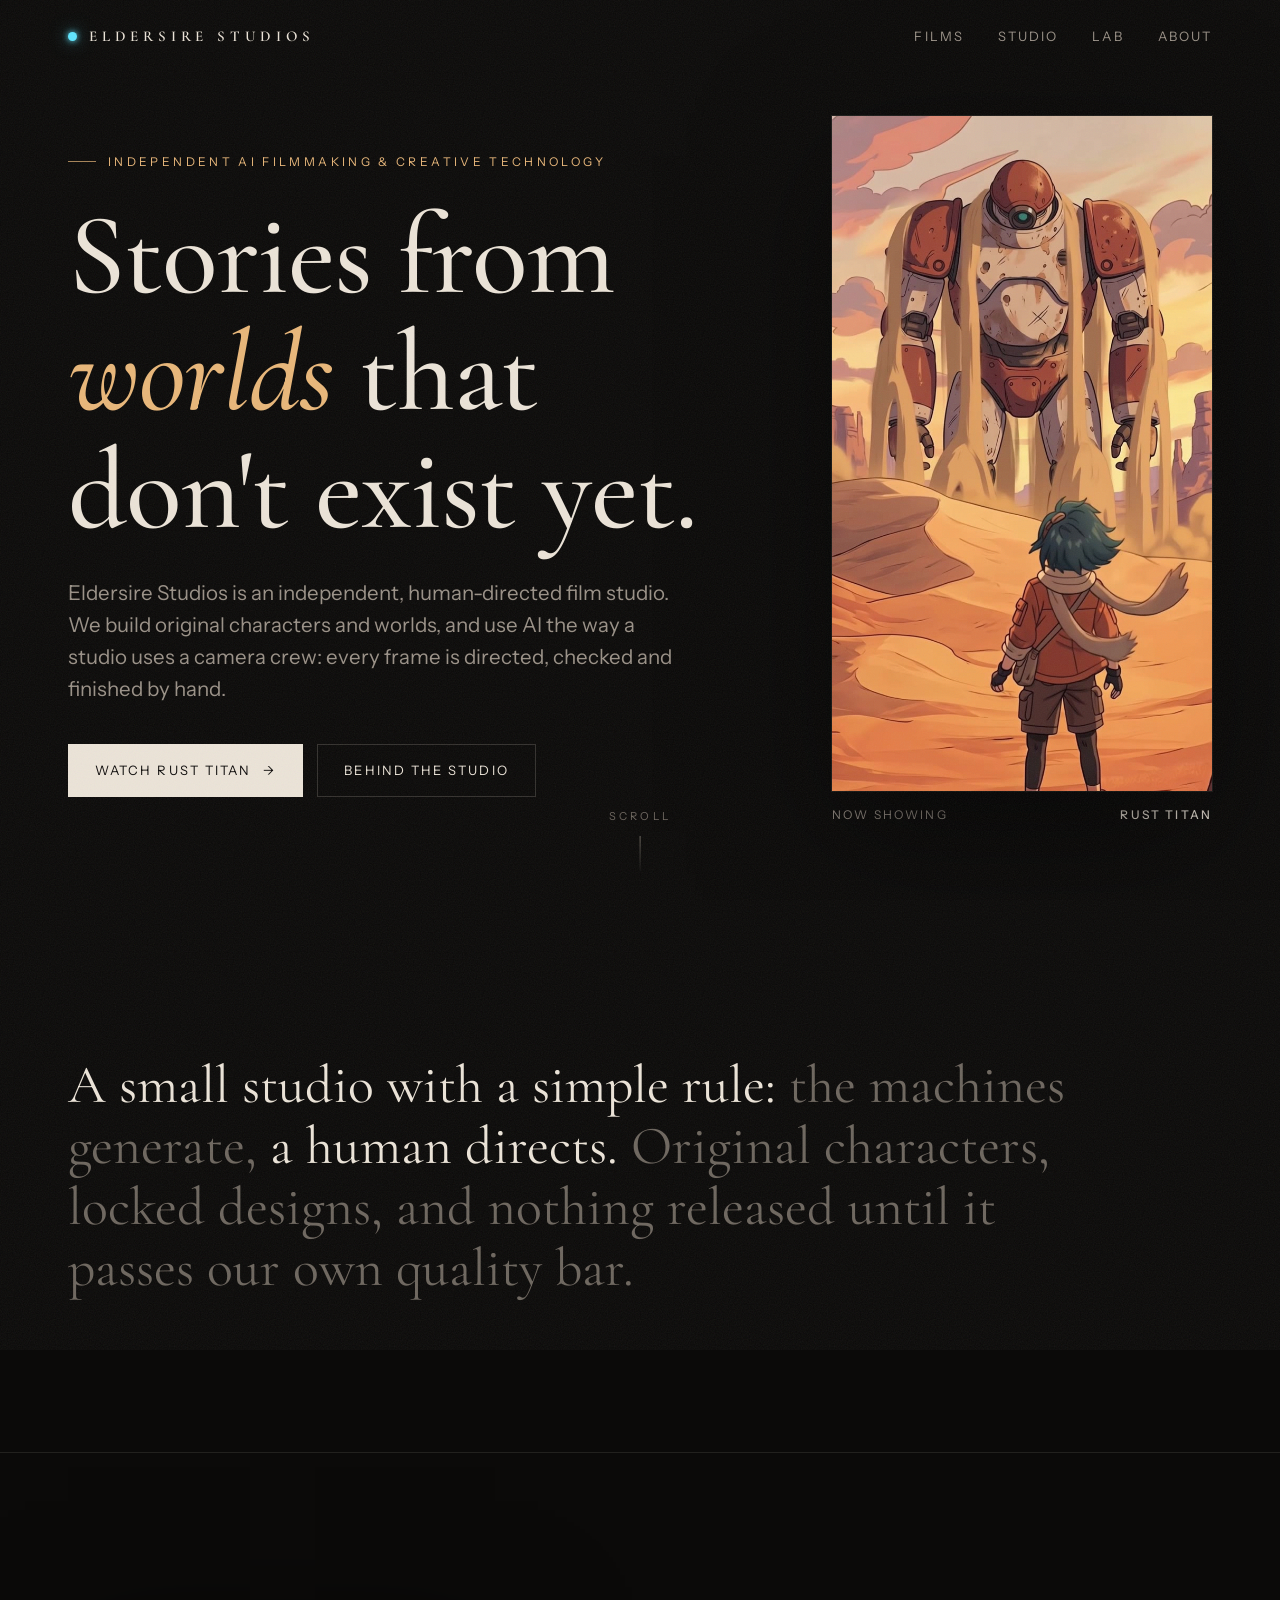
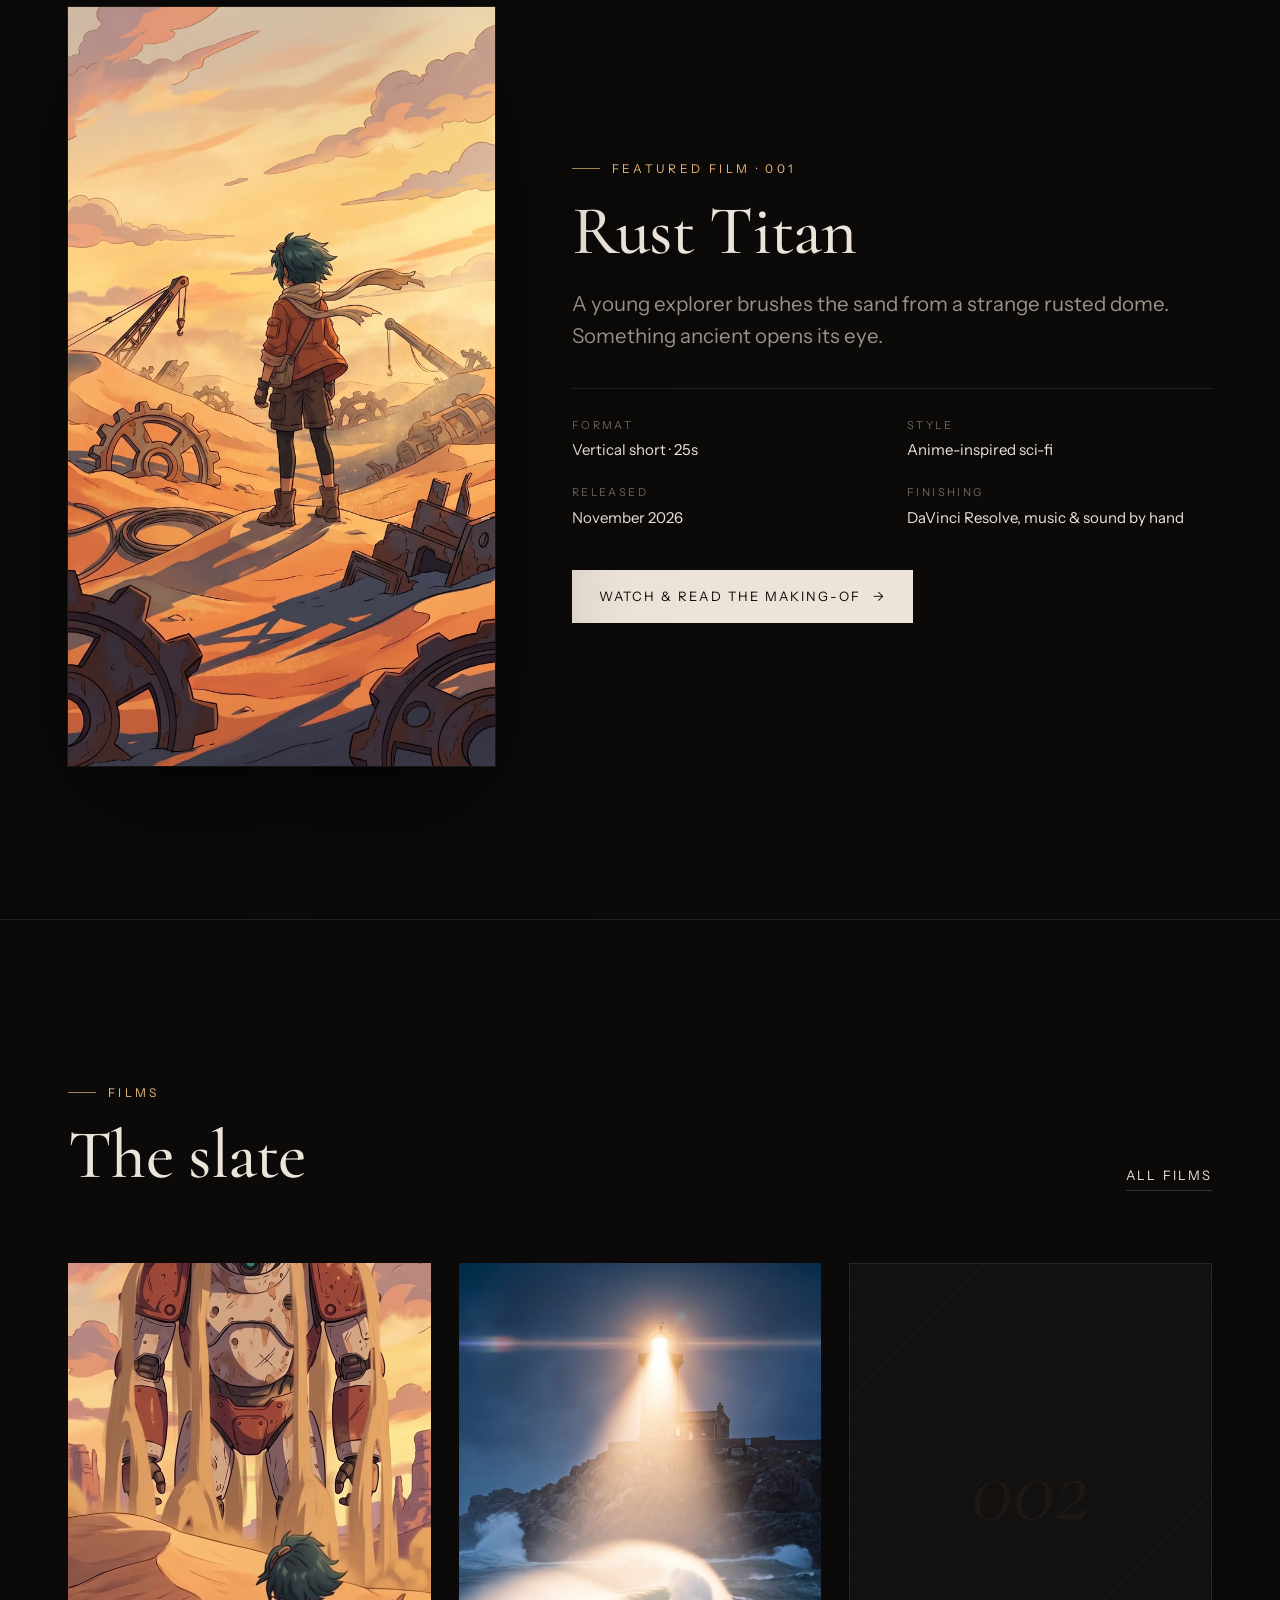
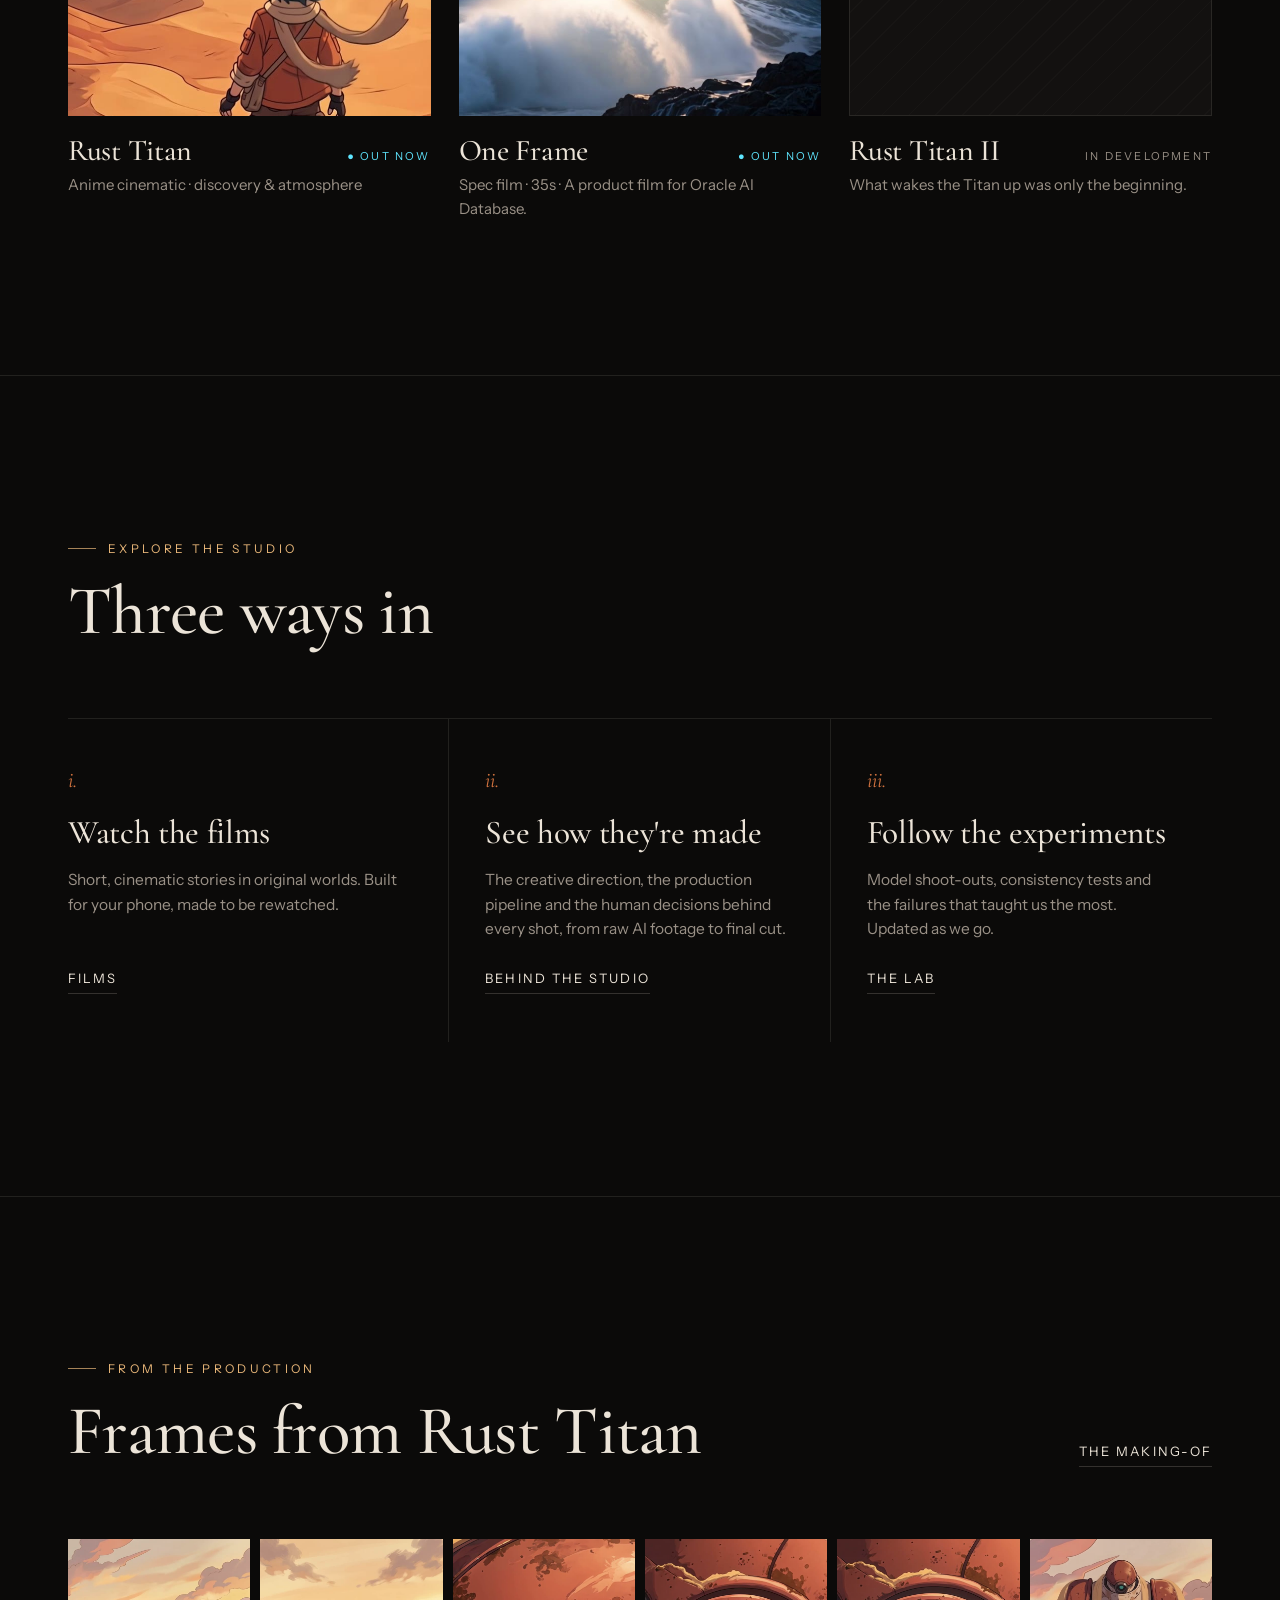
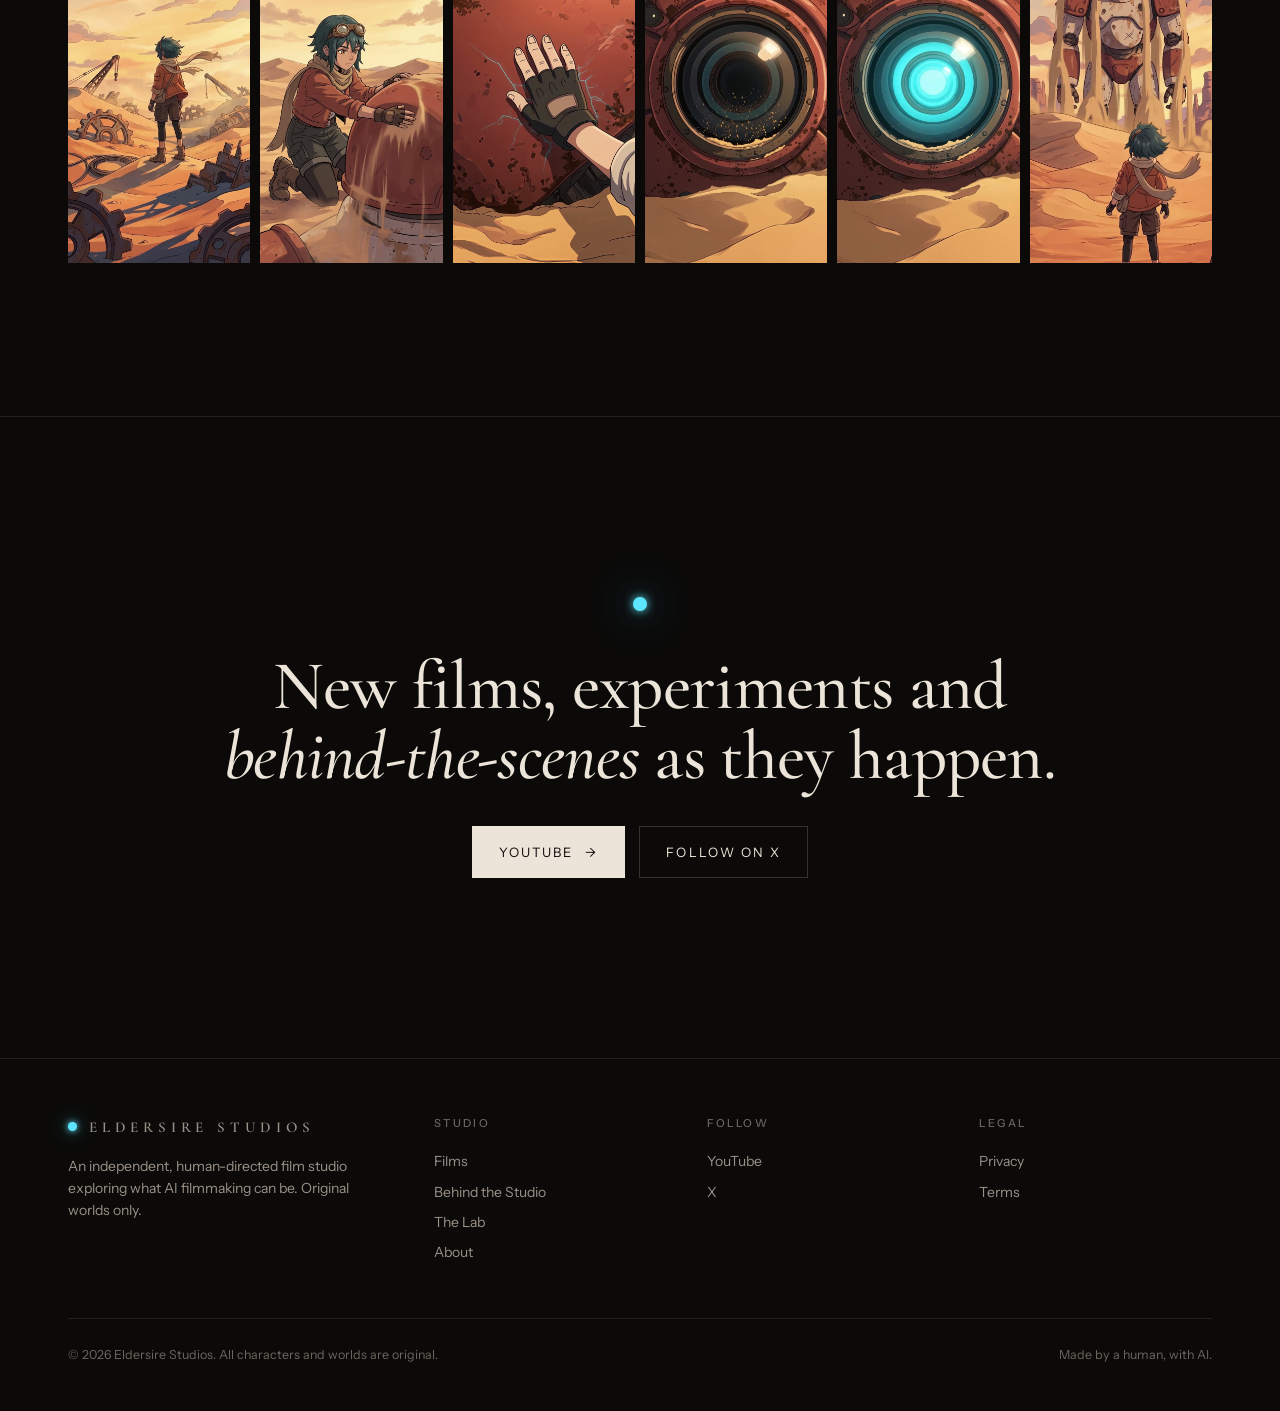
==== index.html @ 78414d9b "Add One Frame: spec product film for Oracle AI Database (film page, cards, assets) Co-Authored-By: C" ====
<!DOCTYPE html>
<html lang="en">
<head>
<meta charset="utf-8">
<meta name="viewport" content="width=device-width, initial-scale=1">
<title>Eldersire Studios — Independent AI Filmmaking</title>
<meta name="description" content="Eldersire Studios is an independent, human-directed film studio making original animated stories with AI.">
<meta property="og:title" content="Eldersire Studios — Independent AI Filmmaking">
<meta property="og:description" content="Eldersire Studios is an independent, human-directed film studio making original animated stories with AI.">
<meta property="og:image" content="https://eldersirestudios.com/assets/img/poster.jpg">
<meta name="theme-color" content="#0b0a09">
<link rel="icon" href="data:image/svg+xml,%3Csvg xmlns='http://www.w3.org/2000/svg' viewBox='0 0 32 32'%3E%3Crect width='32' height='32' fill='%230b0a09'/%3E%3Ccircle cx='16' cy='16' r='6' fill='%235fe6ff'/%3E%3C/svg%3E">
<link rel="preconnect" href="https://fonts.googleapis.com">
<link rel="preconnect" href="https://fonts.gstatic.com" crossorigin>
<link href="https://fonts.googleapis.com/css2?family=Cormorant+Garamond:ital,wght@0,500;0,600;1,500&family=Instrument+Sans:wght@400;500&display=swap" rel="stylesheet">
<link rel="stylesheet" href="style.css">
</head>
<body>
<header class="nav">
  <div class="wrap">
    <a class="brand" href="index.html" aria-label="Eldersire Studios home"><span class="dot"></span>Eldersire Studios</a>
    <button class="menu-btn" aria-expanded="false" aria-label="Open menu">Menu</button>
    <nav class="nav-links"><a href="films.html">Films</a><a href="studio.html">Studio</a><a href="lab.html">Lab</a><a href="about.html">About</a></nav>
  </div>
</header>
<main>
<section class="hero">
  <div class="hero-bg" aria-hidden="true">
    <video src="assets/film/hero_loop.mp4" muted loop playsinline autoplay data-loop></video>
  </div>
  <div class="wrap">
    <div>
      <span class="eyebrow load">Independent AI Filmmaking &amp; Creative Technology</span>
      <h1 class="display load d1">Stories from<br><em>worlds</em> that<br>don't exist yet.</h1>
      <p class="lede load d2">Eldersire Studios is an independent, human-directed film studio. We build original characters and worlds, and use AI the way a studio uses a camera crew: every frame is directed, checked and finished by hand.</p>
      <div class="btns load d3">
        <a class="btn primary" href="rust-titan.html">Watch Rust Titan <span class="arr">→</span></a>
        <a class="btn" href="studio.html">Behind the Studio</a>
      </div>
    </div>
    <a class="hero-film load d4" href="rust-titan.html" aria-label="Rust Titan">
      <div class="frame"><video src="assets/film/hero_loop.mp4" poster="assets/img/frame_19.jpg" muted loop playsinline autoplay data-loop></video></div>
      <div class="frame-cap"><span>Now showing</span><b>Rust Titan</b></div>
    </a>
  </div>
  <div class="scroll-cue">Scroll</div>
</section>

<section class="sec">
  <div class="wrap">
    <p class="manifesto rv">A small studio with a simple rule: <span>the machines generate,</span> a human directs. <span>Original characters, locked designs, and nothing released until it passes our own quality bar.</span></p>
  </div>
</section>

<section class="sec rule">
  <div class="wrap feature">
    <a class="rv" href="rust-titan.html"><div class="frame"><img src="assets/img/poster.jpg" alt="The Rust Titan standing over Sola in the desert"></div></a>
    <div class="rv d1">
      <span class="eyebrow">Featured film · 001</span>
      <h2>Rust Titan</h2>
      <p class="lede">A young explorer brushes the sand from a strange rusted dome. Something ancient opens its eye.</p>
      <dl class="meta">
        <div><dt>Format</dt><dd>Vertical short · 25s</dd></div>
        <div><dt>Style</dt><dd>Anime-inspired sci-fi</dd></div>
        <div><dt>Released</dt><dd>November 2026</dd></div>
        <div><dt>Finishing</dt><dd>DaVinci Resolve, music &amp; sound by hand</dd></div>
      </dl>
      <div class="btns">
        <a class="btn primary" href="rust-titan.html">Watch &amp; read the making-of <span class="arr">→</span></a>
      </div>
    </div>
  </div>
</section>

<section class="sec rule">
  <div class="wrap">
    <div class="sec-head">
      <div><span class="eyebrow rv">Films</span><h2 class="rv d1">The slate</h2></div>
      <a class="link rv" href="films.html">All films</a>
    </div>
    <div class="films">
      <a class="card-film rv" href="rust-titan.html">
        <div class="frame"><img src="assets/img/frame_19.jpg" alt="Rust Titan"><video src="assets/film/hero_loop.mp4" muted loop playsinline preload="none"></video></div>
        <div class="info"><h3>Rust Titan</h3><span class="tag live">● Out now</span></div>
        <p>Anime cinematic · discovery &amp; atmosphere</p>
      </a>
      <a class="card-film rv d1" href="one-frame.html">
        <div class="frame"><img src="assets/img/one_frame_card.jpg" alt="One Frame" loading="lazy"><video src="assets/film/one_frame_loop.mp4" muted loop playsinline preload="none"></video></div>
        <div class="info"><h3>One Frame</h3><span class="tag live">● Out now</span></div>
        <p>Spec film · 35s · A product film for Oracle AI Database.</p>
      </a>
      <div class="card-film soon rv d2">
        <div class="frame"><span>002</span></div>
        <div class="info"><h3>Rust Titan II</h3><span class="tag">In development</span></div>
        <p>What wakes the Titan up was only the beginning.</p>
      </div>
    </div>
  </div>
</section>

<section class="sec rule">
  <div class="wrap">
    <div class="sec-head"><div><span class="eyebrow rv">Explore the studio</span><h2 class="rv d1">Three ways in</h2></div></div>
    <div class="doors">
      <div class="door rv">
        <span class="num">i.</span><h3>Watch the films</h3>
        <p>Short, cinematic stories in original worlds. Built for your phone, made to be rewatched.</p>
        <a class="link" href="films.html">Films</a>
      </div>
      <div class="door rv d1">
        <span class="num">ii.</span><h3>See how they're made</h3>
        <p>The creative direction, the production pipeline and the human decisions behind every shot, from raw AI footage to final cut.</p>
        <a class="link" href="studio.html">Behind the Studio</a>
      </div>
      <div class="door rv d2">
        <span class="num">iii.</span><h3>Follow the experiments</h3>
        <p>Model shoot-outs, consistency tests and the failures that taught us the most. Updated as we go.</p>
        <a class="link" href="lab.html">The Lab</a>
      </div>
    </div>
  </div>
</section>

<section class="sec rule">
  <div class="wrap">
    <div class="sec-head">
      <div><span class="eyebrow rv">From the production</span><h2 class="rv d1">Frames from Rust Titan</h2></div>
      <a class="link rv" href="rust-titan.html">The making-of</a>
    </div>
    <div class="strip rv">
      <img src="assets/img/frame_1.jpg" alt="Sola crossing the machine graveyard">
      <img src="assets/img/frame_4.jpg" alt="Sola brushing sand from the dome">
      <img src="assets/img/frame_8.5.jpg" alt="Her hand on the rusted metal">
      <img src="assets/img/frame_10.jpg" alt="Electric sparks under her palm">
      <img src="assets/img/frame_12.jpg" alt="The Titan's eye opens">
      <img src="assets/img/frame_19.jpg" alt="The Titan stands">
    </div>
  </div>
</section>

<section class="cta rule">
  <div class="wrap">
    <div class="eye" aria-hidden="true"></div>
    <h2 class="rv">New films, experiments and<br><em>behind-the-scenes</em> as they happen.</h2>
    <div class="btns rv d1">
      <a class="btn primary" href="https://www.youtube.com/channel/UCCBXbzFrJePExFDeBLUWiGw" target="_blank" rel="noopener">YouTube <span class="arr">→</span></a>
      <a class="btn" href="https://x.com/RishiPatlolla" target="_blank" rel="noopener">Follow on X</a>
    </div>
  </div>
</section>

</main>
<footer>
  <div class="wrap">
    <div>
      <a class="brand" href="index.html"><span class="dot"></span>Eldersire Studios</a>
      <p class="small" style="margin-top:16px;max-width:320px">An independent, human-directed film studio exploring what AI filmmaking can be. Original worlds only.</p>
    </div>
    <div><h5>Studio</h5><ul><li><a href="films.html">Films</a></li><li><a href="studio.html">Behind the Studio</a></li><li><a href="lab.html">The Lab</a></li><li><a href="about.html">About</a></li></ul></div>
    <div><h5>Follow</h5><ul><li><a href="https://www.youtube.com/channel/UCCBXbzFrJePExFDeBLUWiGw" target="_blank" rel="noopener">YouTube</a></li><li><a href="https://x.com/RishiPatlolla" target="_blank" rel="noopener">X</a></li></ul></div>
    <div><h5>Legal</h5><ul><li><a href="privacy.html">Privacy</a></li><li><a href="terms.html">Terms</a></li></ul></div>
    <div class="fine"><span>&copy; <span id="y">2026</span> Eldersire Studios. All characters and worlds are original.</span><span>Made by a human, with AI.</span></div>
  </div>
</footer>
<script src="site.js"></script>
</body>
</html>
---- style.css ----
/* Eldersire Studios — site styles */
:root{
  --bg:#0b0a09;
  --bg-2:#131110;
  --bg-3:#1b1816;
  --line:rgba(236,228,216,.10);
  --line-2:rgba(236,228,216,.18);
  --text:#ece4d8;
  --muted:#9a9187;
  --dim:#6d665e;
  --rust:#d2733f;
  --sand:#e9b779;
  --eye:#5fe6ff;
  --serif:"Cormorant Garamond","Cormorant",Georgia,serif;
  --sans:"Instrument Sans","Helvetica Neue",Arial,sans-serif;
  --wrap:1240px;
  --pad:clamp(20px,4vw,48px);
}
*{box-sizing:border-box;margin:0;padding:0}
html{scroll-behavior:smooth;-webkit-text-size-adjust:100%}
body{background:var(--bg);color:var(--text);font-family:var(--sans);font-size:17px;line-height:1.6;-webkit-font-smoothing:antialiased;overflow-x:hidden}
img,video{display:block;max-width:100%}
a{color:inherit;text-decoration:none}
::selection{background:var(--rust);color:#120d0a}

/* film grain */
body::after{content:"";position:fixed;inset:-50%;pointer-events:none;z-index:100;opacity:.07;
  background-image:url("data:image/svg+xml,%3Csvg xmlns='http://www.w3.org/2000/svg' width='220' height='220'%3E%3Cfilter id='n'%3E%3CfeTurbulence type='fractalNoise' baseFrequency='.85' numOctaves='3' stitchTiles='stitch'/%3E%3C/filter%3E%3Crect width='100%25' height='100%25' filter='url(%23n)'/%3E%3C/svg%3E");
  animation:grain 1.2s steps(6) infinite}
@keyframes grain{0%{transform:translate(0,0)}20%{transform:translate(-3%,2%)}40%{transform:translate(2%,-3%)}60%{transform:translate(-2%,-1%)}80%{transform:translate(3%,3%)}100%{transform:translate(0,0)}}

.wrap{max-width:var(--wrap);margin:0 auto;padding:0 var(--pad)}

/* ---------- nav ---------- */
.nav{position:fixed;top:0;left:0;right:0;z-index:50;transition:background .4s,border-color .4s;border-bottom:1px solid transparent}
.nav.solid{background:rgba(11,10,9,.82);backdrop-filter:blur(14px);-webkit-backdrop-filter:blur(14px);border-color:var(--line)}
.nav .wrap{display:flex;align-items:center;justify-content:space-between;height:72px}
.brand{display:flex;align-items:center;gap:12px;font-family:var(--serif);font-weight:600;letter-spacing:.32em;font-size:15px;text-transform:uppercase;white-space:nowrap}
.brand .dot{width:9px;height:9px;border-radius:50%;background:var(--eye);box-shadow:0 0 6px var(--eye),0 0 18px rgba(95,230,255,.6);animation:pulse 3.2s ease-in-out infinite;flex:none}
@keyframes pulse{0%,100%{opacity:1;box-shadow:0 0 6px var(--eye),0 0 18px rgba(95,230,255,.6)}50%{opacity:.55;box-shadow:0 0 3px var(--eye),0 0 8px rgba(95,230,255,.3)}}
.nav-links{display:flex;gap:34px;font-size:13px;letter-spacing:.16em;text-transform:uppercase;color:var(--muted)}
.nav-links a{position:relative;transition:color .25s}
.nav-links a:hover,.nav-links a.on{color:var(--text)}
.nav-links a.on::after{content:"";position:absolute;left:0;right:0;bottom:-8px;height:1px;background:var(--rust)}
.menu-btn{display:none;background:none;border:0;color:var(--text);font:inherit;font-size:12px;letter-spacing:.18em;text-transform:uppercase;cursor:pointer;padding:10px 0}
@media (max-width:820px){
  .menu-btn{display:block}
  .nav-links{position:fixed;inset:72px 0 auto 0;flex-direction:column;gap:0;background:rgba(11,10,9,.97);border-bottom:1px solid var(--line);padding:8px var(--pad) 20px;display:none}
  .nav-links.open{display:flex}
  .nav-links a{padding:14px 0;border-bottom:1px solid var(--line);font-size:14px}
  .nav-links a.on::after{display:none}
}

/* ---------- type ---------- */
.eyebrow{font-size:12px;letter-spacing:.28em;text-transform:uppercase;color:var(--sand);display:inline-flex;align-items:center;gap:12px}
.eyebrow::before{content:"";width:28px;height:1px;background:currentColor;opacity:.7}
h1,h2,h3{font-family:var(--serif);font-weight:500;line-height:1.02;letter-spacing:-.01em}
.display{font-size:clamp(52px,9vw,128px)}
h2{font-size:clamp(38px,5.4vw,72px)}
h3{font-size:clamp(26px,2.6vw,34px);line-height:1.12}
em{font-style:italic}
.lede{font-size:clamp(18px,1.6vw,21px);color:var(--muted);max-width:620px;line-height:1.55}
p+p{margin-top:1em}
.muted{color:var(--muted)}
.small{font-size:14px}

/* ---------- buttons ---------- */
.btns{display:flex;flex-wrap:wrap;gap:14px}
.btn{display:inline-flex;align-items:center;gap:12px;padding:15px 26px;font-size:13px;letter-spacing:.16em;text-transform:uppercase;border:1px solid var(--line-2);transition:all .3s;border-radius:0}
.btn:hover{border-color:var(--text);background:rgba(236,228,216,.05)}
.btn.primary{background:var(--text);color:#0d0b0a;border-color:var(--text)}
.btn.primary:hover{background:var(--sand);border-color:var(--sand)}
.btn .arr{transition:transform .3s}
.btn:hover .arr{transform:translateX(4px)}
.link{font-size:13px;letter-spacing:.16em;text-transform:uppercase;border-bottom:1px solid var(--line-2);padding-bottom:4px;transition:border-color .3s,color .3s}
.link:hover{border-color:var(--rust);color:var(--sand)}

/* ---------- sections ---------- */
section{position:relative}
.sec{padding:clamp(90px,12vw,170px) 0}
.sec.tight{padding:clamp(60px,8vw,110px) 0}
.rule{border-top:1px solid var(--line)}
.sec-head{display:flex;justify-content:space-between;align-items:end;gap:30px;margin-bottom:clamp(40px,6vw,72px);flex-wrap:wrap}
.sec-head h2{margin-top:18px}

/* ---------- hero (home) ---------- */
.hero{min-height:100vh;min-height:100svh;display:grid;align-items:center;overflow:hidden;position:relative}
.hero-bg{position:absolute;inset:0;z-index:0}
.hero-bg video{position:absolute;inset:-60px;width:calc(100% + 120px);height:calc(100% + 120px);object-fit:cover;filter:blur(38px) saturate(1.15) brightness(.45);transform:scale(1.1)}
.hero-bg::after{content:"";position:absolute;inset:0;background:linear-gradient(90deg,var(--bg) 0%,rgba(11,10,9,.82) 38%,rgba(11,10,9,.35) 70%,rgba(11,10,9,.55) 100%),linear-gradient(0deg,var(--bg) 0%,transparent 30%)}
.hero .wrap{position:relative;z-index:1;display:grid;grid-template-columns:1.25fr .75fr;gap:60px;align-items:center;padding-top:110px;padding-bottom:70px;width:100%}
.hero h1{margin:26px 0 28px}
.hero h1 em{color:var(--sand)}
.hero .lede{margin-bottom:40px}
.hero-film{justify-self:end;width:min(100%,380px);position:relative}
.frame{position:relative;aspect-ratio:9/16;overflow:hidden;background:#000;box-shadow:0 40px 120px rgba(0,0,0,.6),0 0 0 1px var(--line)}
.frame video,.frame img{width:100%;height:100%;object-fit:cover}
.frame-cap{display:flex;justify-content:space-between;margin-top:14px;font-size:12px;letter-spacing:.18em;text-transform:uppercase;color:var(--muted)}
.frame-cap b{color:var(--text);font-weight:500}
.scroll-cue{position:absolute;left:50%;bottom:26px;z-index:2;transform:translateX(-50%);font-size:11px;letter-spacing:.3em;text-transform:uppercase;color:var(--dim);display:flex;flex-direction:column;align-items:center;gap:10px}
.scroll-cue::after{content:"";width:1px;height:38px;background:linear-gradient(var(--dim),transparent);animation:cue 2.4s ease-in-out infinite}
@keyframes cue{0%{transform:scaleY(0);transform-origin:top}50%{transform:scaleY(1);transform-origin:top}51%{transform-origin:bottom}100%{transform:scaleY(0);transform-origin:bottom}}
@media (max-width:900px){
  .hero .wrap{grid-template-columns:1fr;gap:44px;padding-top:120px}
  .hero-film{justify-self:start;width:min(72%,320px)}
  .scroll-cue{display:none}
}

/* ---------- manifesto strip ---------- */
.manifesto{font-family:var(--serif);font-size:clamp(30px,4.2vw,58px);line-height:1.14;max-width:1060px}
.manifesto span{color:var(--dim)}

/* ---------- featured film ---------- */
.feature{display:grid;grid-template-columns:.8fr 1.2fr;gap:clamp(40px,6vw,96px);align-items:center}
.feature .frame{max-width:440px}
.feature h2{margin:18px 0 22px}
.meta{display:grid;grid-template-columns:repeat(2,minmax(0,1fr));gap:22px 30px;margin:36px 0 40px;padding-top:28px;border-top:1px solid var(--line)}
.meta dt{font-size:11px;letter-spacing:.22em;text-transform:uppercase;color:var(--dim);margin-bottom:4px}
.meta dd{font-size:15px}
@media (max-width:900px){.feature{grid-template-columns:1fr}.feature .frame{max-width:340px}}

/* ---------- film cards ---------- */
.films{display:grid;grid-template-columns:repeat(3,minmax(0,1fr));gap:28px}
.card-film{display:block;position:relative}
.card-film .frame{aspect-ratio:4/5;box-shadow:none}
.card-film .frame img,.card-film .frame video{transition:transform 1.2s cubic-bezier(.2,.7,.2,1),opacity .6s}
.card-film:hover .frame img{transform:scale(1.04)}
.card-film .frame video{position:absolute;inset:0;opacity:0}
.card-film:hover .frame video{opacity:1}
.card-film .info{display:flex;justify-content:space-between;align-items:baseline;margin-top:18px;gap:14px}
.card-film h3{font-size:30px}
.tag{font-size:11px;letter-spacing:.2em;text-transform:uppercase;color:var(--muted);white-space:nowrap}
.tag.live{color:var(--eye)}
.card-film p{color:var(--muted);font-size:15px;margin-top:6px}
.soon .frame{display:grid;place-items:center;background:var(--bg-2);border:1px solid var(--line)}
.soon .frame span{font-family:var(--serif);font-size:96px;color:var(--bg-3);font-style:italic}
.soon .frame::after{content:"";position:absolute;inset:0;background:repeating-linear-gradient(135deg,transparent 0 18px,rgba(236,228,216,.018) 18px 19px)}
@media (max-width:900px){.films{grid-template-columns:1fr 1fr}}
@media (max-width:560px){.films{grid-template-columns:1fr}}

/* ---------- doors (three audiences) ---------- */
.doors{display:grid;grid-template-columns:repeat(3,minmax(0,1fr));border-top:1px solid var(--line)}
.door{padding:44px 36px 48px 0;border-right:1px solid var(--line);display:flex;flex-direction:column;gap:16px;transition:background .4s}
.door+.door{padding-left:36px}
.door:last-child{border-right:0}
.door .num{font-family:var(--serif);font-style:italic;font-size:22px;color:var(--rust)}
.door p{color:var(--muted);font-size:15.5px;flex:1}
.door .link{align-self:flex-start;margin-top:10px}
@media (max-width:900px){.doors{grid-template-columns:1fr}.door,.door+.door{padding:36px 0;border-right:0;border-bottom:1px solid var(--line)}}

/* ---------- lab preview / gallery ---------- */
.strip{display:grid;grid-template-columns:repeat(6,minmax(0,1fr));gap:10px}
.strip img{aspect-ratio:9/16;object-fit:cover;width:100%;filter:saturate(.9);transition:filter .4s,transform .6s}
.strip img:hover{filter:saturate(1.15);transform:translateY(-4px)}
@media (max-width:760px){.strip{grid-template-columns:repeat(3,minmax(0,1fr))}}

.split{display:grid;grid-template-columns:1fr 1fr;gap:clamp(40px,6vw,90px);align-items:center}
@media (max-width:900px){.split{grid-template-columns:1fr}}

/* ---------- page header ---------- */
.page-head{padding:clamp(150px,18vw,220px) 0 clamp(60px,8vw,100px);position:relative;overflow:hidden}
.page-head h1{font-size:clamp(56px,9vw,120px);margin:22px 0 26px}
.page-head .glow{position:absolute;right:-10%;top:-20%;width:60vw;height:60vw;border-radius:50%;background:radial-gradient(circle,rgba(210,115,63,.16),transparent 62%);pointer-events:none}

/* ---------- film page ---------- */
.film-hero{display:grid;grid-template-columns:minmax(0,.9fr) minmax(0,1.1fr);gap:clamp(40px,6vw,100px);align-items:start;padding-top:clamp(120px,14vw,170px)}
.film-hero .frame{max-width:480px}
.film-hero h1{font-size:clamp(64px,10vw,140px);margin:20px 0 10px}
.film-hero .tagline{font-family:var(--serif);font-style:italic;font-size:clamp(22px,2.2vw,28px);color:var(--sand);margin-bottom:28px}
.film-hero .sticky{position:sticky;top:100px}
@media (max-width:900px){.film-hero{grid-template-columns:1fr}.film-hero .sticky{position:static}.film-hero .frame{max-width:360px}}
.credits{margin-top:40px;border-top:1px solid var(--line)}
.credits div{display:grid;grid-template-columns:150px 1fr;gap:20px;padding:14px 0;border-bottom:1px solid var(--line);font-size:15px}
.credits dt{font-size:11px;letter-spacing:.2em;text-transform:uppercase;color:var(--dim);padding-top:3px}
.watch{display:flex;gap:12px;flex-wrap:wrap;margin-top:30px}

.frames{display:grid;grid-template-columns:repeat(3,minmax(0,1fr));gap:14px}
.frames figure:nth-child(1){grid-row:span 2}
.frames img{width:100%;height:100%;object-fit:cover;aspect-ratio:9/16}
.frames figure:nth-child(1) img{aspect-ratio:auto}
@media (max-width:760px){.frames{grid-template-columns:1fr 1fr}.frames figure:nth-child(1){grid-row:auto;grid-column:span 2}.frames figure:nth-child(1) img{aspect-ratio:9/12}}
figure{position:relative;overflow:hidden}
figcaption{font-size:13px;color:var(--muted);margin-top:12px;line-height:1.5}
figcaption b{color:var(--text);font-weight:500;display:block;font-size:12px;letter-spacing:.18em;text-transform:uppercase;margin-bottom:3px}

.trio{display:grid;grid-template-columns:repeat(3,minmax(0,1fr));gap:24px}
.trio img{aspect-ratio:9/16;object-fit:cover;width:100%}
@media (max-width:760px){.trio{grid-template-columns:1fr 1fr 1fr;gap:10px}}

.kfs{display:grid;grid-template-columns:repeat(5,minmax(0,1fr));gap:10px}
.kfs img{aspect-ratio:9/16;object-fit:cover;width:100%}
.kfs figcaption{font-size:12px}
@media (max-width:760px){.kfs{grid-template-columns:repeat(3,minmax(0,1fr))}}

.compare{display:grid;grid-template-columns:repeat(3,minmax(0,1fr));gap:22px;align-items:start}
.compare .frame{box-shadow:none}
.compare .final .frame{box-shadow:0 0 0 1px var(--rust)}
.label{display:inline-block;font-size:11px;letter-spacing:.2em;text-transform:uppercase;padding:6px 10px;border:1px solid var(--line-2);color:var(--muted);margin-bottom:14px}
.label.final{border-color:var(--rust);color:var(--sand)}
@media (max-width:760px){.compare{grid-template-columns:1fr 1fr}.compare .final{grid-column:span 2;max-width:320px}}

.changes{counter-reset:c;display:grid;grid-template-columns:repeat(2,minmax(0,1fr));gap:0 60px;margin-top:60px}
.changes li{list-style:none;counter-increment:c;padding:22px 0 22px 56px;border-top:1px solid var(--line);position:relative;color:var(--muted);font-size:15.5px}
.changes li::before{content:counter(c,decimal-leading-zero);position:absolute;left:0;top:20px;font-family:var(--serif);font-style:italic;color:var(--rust);font-size:22px}
.changes li b{color:var(--text);font-weight:500;display:block;margin-bottom:3px}
@media (max-width:760px){.changes{grid-template-columns:1fr}}

/* ---------- studio / pipeline ---------- */
.pillars{display:grid;grid-template-columns:repeat(3,minmax(0,1fr));gap:2px;background:var(--line)}
.pillar{background:var(--bg);padding:40px 36px 44px}
.pillar .who{font-size:11px;letter-spacing:.22em;text-transform:uppercase;color:var(--sand);margin-bottom:16px;display:block}
.pillar h3{margin-bottom:20px}
.pillar ul{list-style:none}
.pillar li{padding:10px 0;border-top:1px solid var(--line);color:var(--muted);font-size:15px}
@media (max-width:900px){.pillars{grid-template-columns:1fr}}

.pipe{position:relative;display:grid;grid-template-columns:repeat(4,minmax(0,1fr));gap:18px}
.stage{position:relative;background:var(--bg-2);border:1px solid var(--line);padding:26px 24px 28px;min-height:210px;display:flex;flex-direction:column}
.stage .n{font-family:var(--serif);font-style:italic;color:var(--rust);font-size:20px}
.stage h4{font-family:var(--serif);font-weight:500;font-size:25px;margin:8px 0 10px;line-height:1.1}
.stage p{font-size:14px;color:var(--muted);flex:1}
.stage .tool{margin-top:16px;font-size:11px;letter-spacing:.16em;text-transform:uppercase;color:var(--dim)}
.stage.human{border-color:rgba(210,115,63,.55);background:linear-gradient(160deg,rgba(210,115,63,.10),var(--bg-2) 60%)}
.stage.human .tool{color:var(--sand)}
.stage::after{content:"→";position:absolute;right:-15px;top:50%;transform:translateY(-50%);color:var(--dim);font-size:16px;z-index:2}
.pipe .stage:nth-child(4n)::after,.pipe .stage:last-child::after{display:none}
.loop-note{margin-top:22px;display:flex;align-items:center;gap:14px;font-size:14px;color:var(--muted)}
.loop-note::before{content:"↺";color:var(--rust);font-size:22px}
@media (max-width:1000px){.pipe{grid-template-columns:1fr 1fr}.pipe .stage::after{display:none}}
@media (max-width:560px){.pipe{grid-template-columns:1fr}}

.arch{background:var(--bg-2);border:1px solid var(--line);padding:clamp(20px,3vw,40px);overflow-x:auto}
.arch svg{min-width:860px;width:100%;height:auto}

.stack{display:grid;grid-template-columns:repeat(3,minmax(0,1fr));border-top:1px solid var(--line)}
.stack div{padding:28px 28px 30px 0;border-bottom:1px solid var(--line)}
.stack div:not(:nth-child(3n+1)){padding-left:28px;border-left:1px solid var(--line)}
.stack h4{font-family:var(--serif);font-weight:500;font-size:26px;margin-bottom:6px}
.stack .role{font-size:11px;letter-spacing:.2em;text-transform:uppercase;color:var(--sand);margin-bottom:10px;display:block}
.stack p{font-size:14.5px;color:var(--muted)}
@media (max-width:900px){.stack{grid-template-columns:1fr}.stack div,.stack div:not(:nth-child(3n+1)){padding:24px 0;border-left:0}}

.gates{display:grid;grid-template-columns:repeat(3,minmax(0,1fr));gap:18px}
.gate{border:1px solid var(--line);padding:30px 28px}
.gate .g{font-size:11px;letter-spacing:.22em;text-transform:uppercase;color:var(--eye)}
.gate h4{font-family:var(--serif);font-weight:500;font-size:28px;margin:8px 0 16px}
.gate li{list-style:none;font-size:14.5px;color:var(--muted);padding:8px 0;border-top:1px solid var(--line)}
@media (max-width:900px){.gates{grid-template-columns:1fr}}

/* ---------- lab ---------- */
.exp{display:grid;grid-template-columns:260px minmax(0,1fr);gap:clamp(30px,5vw,80px);padding:clamp(60px,8vw,100px) 0;border-top:1px solid var(--line)}
.exp .side{position:sticky;top:110px;align-self:start}
.exp .no{font-family:var(--serif);font-style:italic;font-size:64px;color:var(--rust);line-height:1}
.exp .kind{font-size:11px;letter-spacing:.22em;text-transform:uppercase;color:var(--muted);margin-top:14px;display:block}
.exp .kind.fail{color:#ff8a6b}
.exp h3{font-size:clamp(32px,3.4vw,46px);margin-bottom:18px}
.exp .body>p{color:var(--muted);max-width:720px}
.exp .media{margin-top:36px;display:grid;gap:18px}
.exp .media.two{grid-template-columns:1fr 1fr}
.exp .media.vids{grid-template-columns:repeat(2,minmax(0,1fr));max-width:720px}
.exp .media video{width:100%;background:#000}
.lesson{margin-top:26px;padding:18px 22px;border-left:2px solid var(--eye);background:rgba(95,230,255,.04);font-size:15px;max-width:720px}
.lesson b{display:block;font-size:11px;letter-spacing:.22em;text-transform:uppercase;color:var(--eye);margin-bottom:4px;font-weight:500}
@media (max-width:900px){.exp{grid-template-columns:1fr}.exp .side{position:static}.exp .media.two{grid-template-columns:1fr}}

/* ---------- about ---------- */
.about-grid{display:grid;grid-template-columns:.8fr 1.2fr;gap:clamp(40px,7vw,110px);align-items:start}
.about-grid .frame{aspect-ratio:1/1;max-width:420px;box-shadow:none;border:1px solid var(--line)}
.about-grid .body p{color:var(--muted);font-size:18px}
.about-grid .body p.first{font-family:var(--serif);font-size:clamp(26px,2.6vw,34px);line-height:1.25;color:var(--text)}
@media (max-width:900px){.about-grid{grid-template-columns:1fr}}
.contact{display:grid;grid-template-columns:repeat(3,minmax(0,1fr));border-top:1px solid var(--line)}
.contact a{padding:34px 0;border-bottom:1px solid var(--line);display:flex;flex-direction:column;gap:6px;transition:color .3s}
.contact a+a{padding-left:30px;border-left:1px solid var(--line)}
.contact a span{font-size:11px;letter-spacing:.22em;text-transform:uppercase;color:var(--dim)}
.contact a strong{font-family:var(--serif);font-weight:500;font-size:clamp(22px,2.2vw,30px);overflow-wrap:anywhere}
.contact a:hover strong{color:var(--sand)}
@media (max-width:760px){.contact{grid-template-columns:1fr}.contact a+a{padding-left:0;border-left:0}}

/* ---------- legal ---------- */
.legal{max-width:760px}
.legal h2{font-size:30px;margin:46px 0 12px}
.legal p,.legal li{color:var(--muted)}
.legal ul{padding-left:20px;margin-top:10px}
.legal a{border-bottom:1px solid var(--line-2)}

/* ---------- cta + footer ---------- */
.cta{text-align:center;padding:clamp(110px,14vw,190px) 0;position:relative;overflow:hidden}
.cta .eye{width:14px;height:14px;border-radius:50%;margin:0 auto 40px;background:var(--eye);box-shadow:0 0 10px var(--eye),0 0 40px rgba(95,230,255,.7),0 0 120px rgba(95,230,255,.35);animation:pulse 3.2s ease-in-out infinite}
.cta h2{max-width:900px;margin:0 auto 34px}
.cta .btns{justify-content:center}
footer{border-top:1px solid var(--line);padding:56px 0 46px;font-size:14px;color:var(--muted)}
footer .wrap{display:grid;grid-template-columns:1.4fr 1fr 1fr 1fr;gap:40px}
footer h5{font-size:11px;letter-spacing:.22em;text-transform:uppercase;color:var(--dim);font-weight:500;margin-bottom:14px}
footer ul{list-style:none}
footer li{padding:4px 0}
footer a:hover{color:var(--text)}
footer .fine{grid-column:1/-1;display:flex;justify-content:space-between;flex-wrap:wrap;gap:12px;border-top:1px solid var(--line);padding-top:26px;margin-top:10px;font-size:12.5px;color:var(--dim)}
@media (max-width:760px){footer .wrap{grid-template-columns:1fr 1fr}footer .wrap>div:first-child{grid-column:1/-1}}

/* ---------- reveal ---------- */
.rv{opacity:0;transform:translateY(26px);transition:opacity 1s cubic-bezier(.2,.7,.2,1),transform 1s cubic-bezier(.2,.7,.2,1)}
.rv.in{opacity:1;transform:none}
.rv.d1{transition-delay:.1s}.rv.d2{transition-delay:.2s}.rv.d3{transition-delay:.3s}
.load{animation:up 1.2s cubic-bezier(.2,.7,.2,1) both}
.load.d1{animation-delay:.12s}.load.d2{animation-delay:.24s}.load.d3{animation-delay:.36s}.load.d4{animation-delay:.5s}
@keyframes up{from{opacity:0;transform:translateY(24px)}to{opacity:1;transform:none}}
@media (prefers-reduced-motion:reduce){
  *,*::before,*::after{animation:none!important;transition:none!important}
  .rv{opacity:1;transform:none}
  body::after{display:none}
}

/* architecture: vertical flow on phones */
.arch-m{display:none;list-style:none;counter-reset:a}
.arch-m li{position:relative;border:1px solid var(--line);background:var(--bg);padding:14px 16px 14px 46px;margin-bottom:22px;counter-increment:a}
.arch-m li::before{content:counter(a,decimal-leading-zero);position:absolute;left:14px;top:14px;font-family:var(--serif);font-style:italic;color:var(--rust)}
.arch-m li:not(:last-child)::after{content:"↓";position:absolute;left:50%;bottom:-21px;color:var(--dim);font-size:14px}
.arch-m li.h{border-color:rgba(210,115,63,.55)}
.arch-m b{display:block;font-family:var(--serif);font-weight:500;font-size:21px}
.arch-m span{font-size:13.5px;color:var(--muted)}
@media (max-width:760px){.arch svg{display:none}.arch-m{display:block}.arch{padding:18px}}

/* ---- horizontal (16:9) film pages ---- */
.wide-hero{padding-top:clamp(110px,12vw,150px)}
.frame.wide{aspect-ratio:16/9}
.frame.wide video{object-fit:contain;background:#000}
.wide-info{display:grid;grid-template-columns:minmax(0,1.1fr) minmax(0,.9fr);gap:clamp(40px,6vw,96px);margin-top:clamp(40px,5vw,64px);align-items:start}
.wide-info h1{font-size:clamp(56px,8vw,120px);margin:18px 0 10px}
.wide-info .tagline{font-family:var(--serif);font-style:italic;font-size:clamp(22px,2.2vw,28px);color:var(--sand);margin-bottom:24px}
.wide-frames{display:grid;grid-template-columns:repeat(3,minmax(0,1fr));gap:14px}
.wide-frames img{width:100%;aspect-ratio:16/9;object-fit:cover}
@media (max-width:900px){.wide-info{grid-template-columns:1fr}.wide-frames{grid-template-columns:1fr 1fr}}
@media (max-width:560px){.wide-frames{grid-template-columns:1fr}}
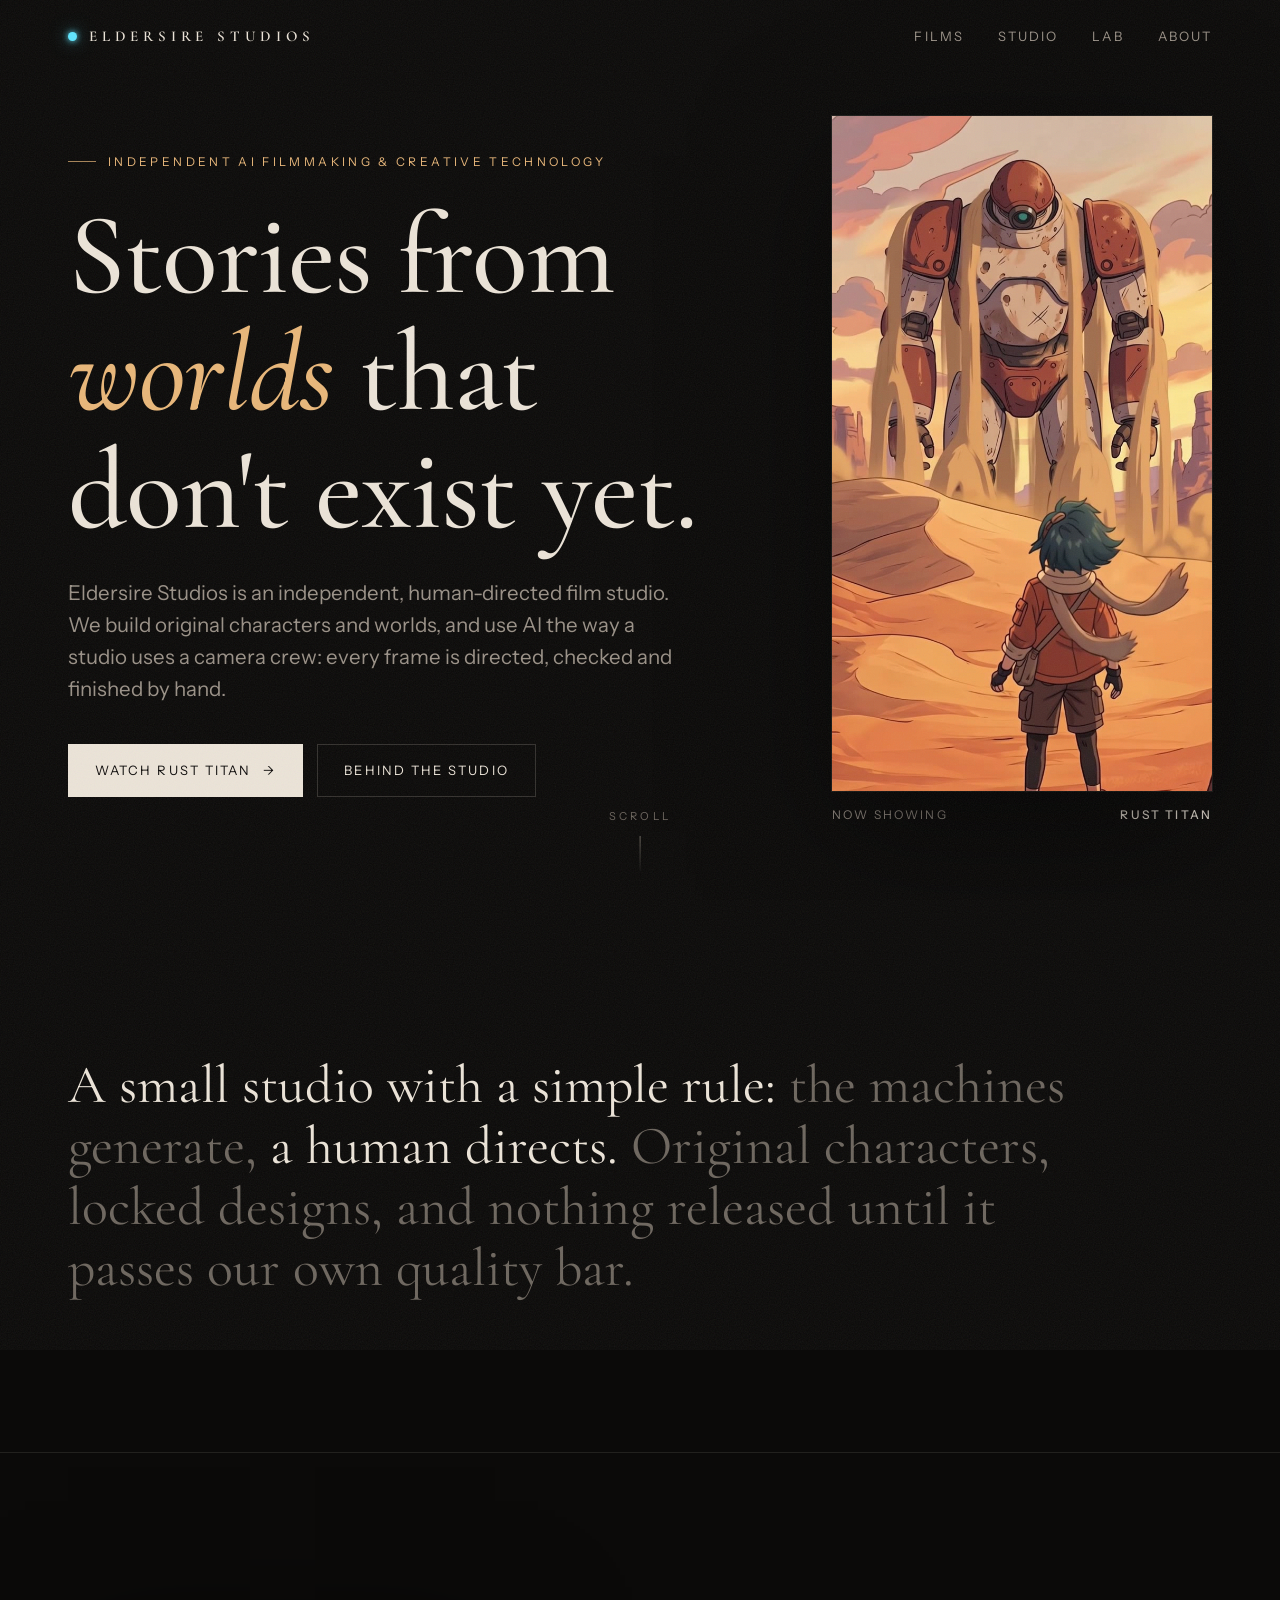
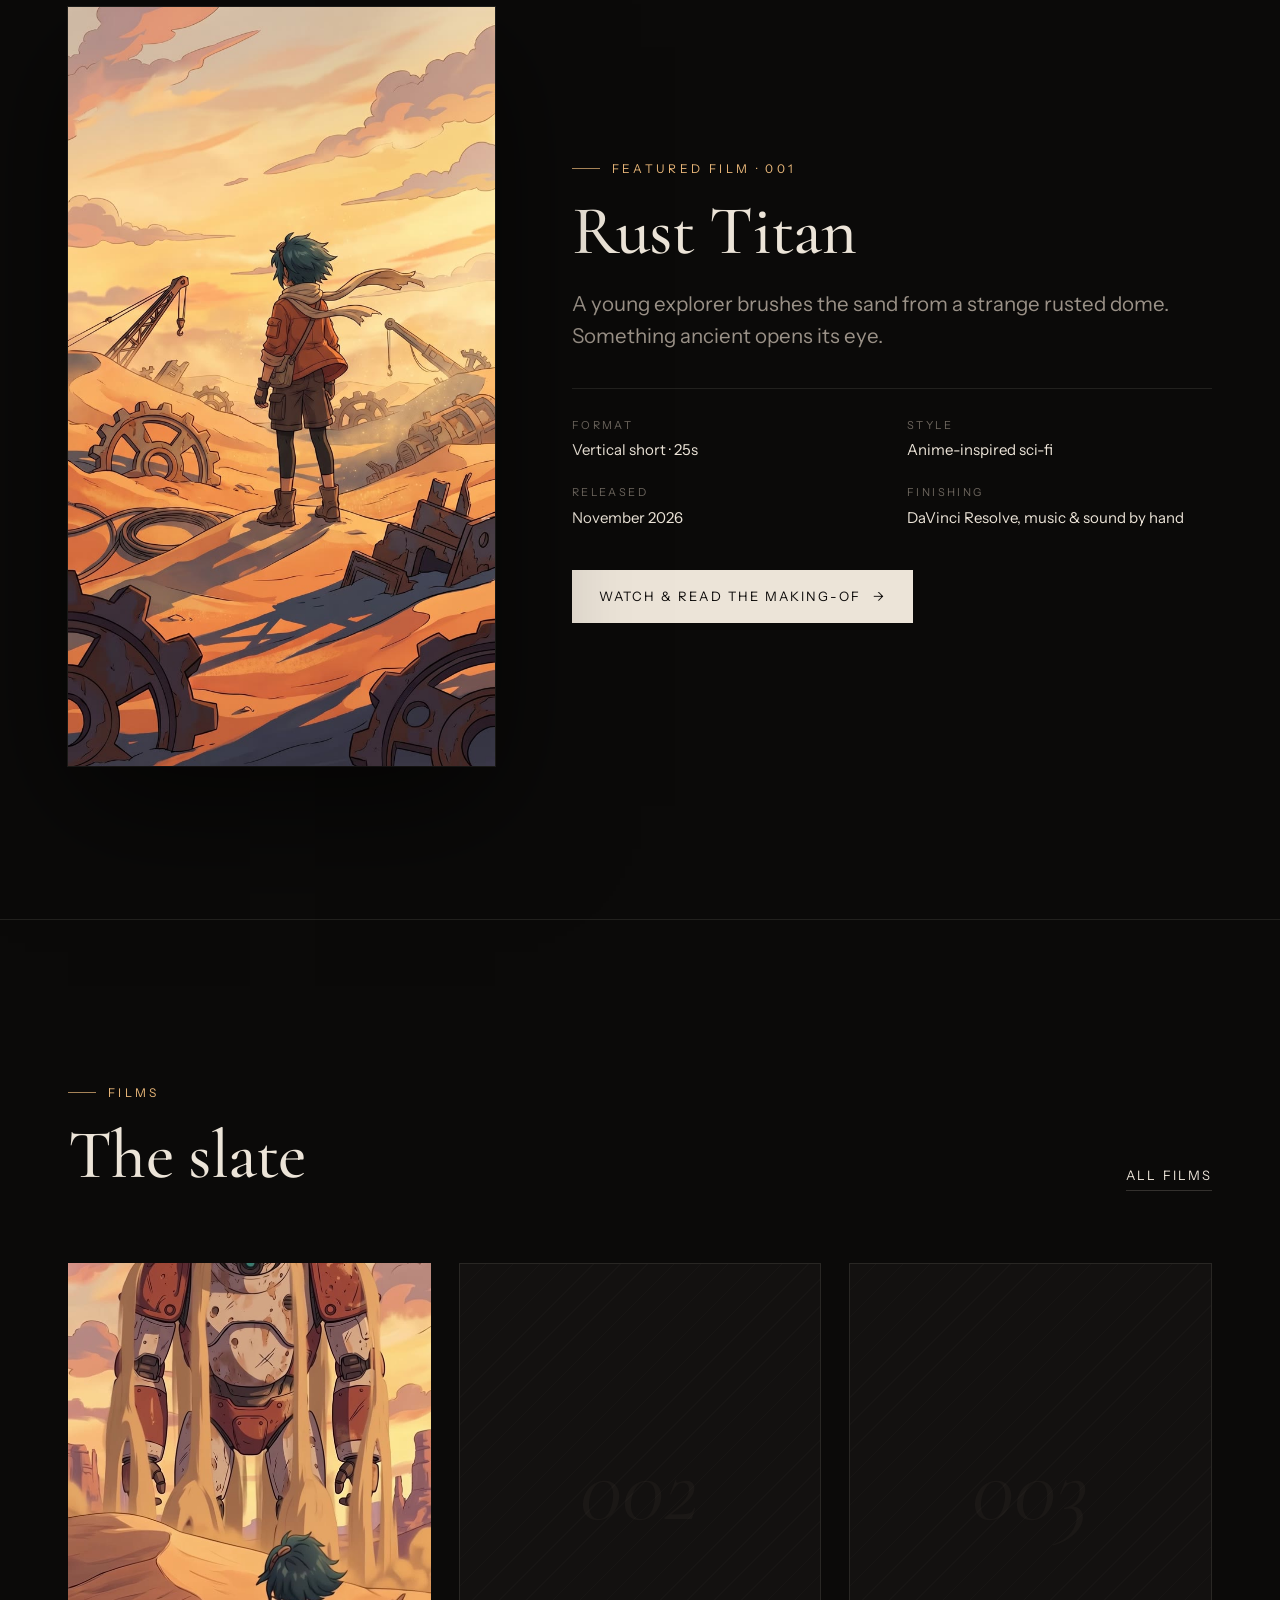
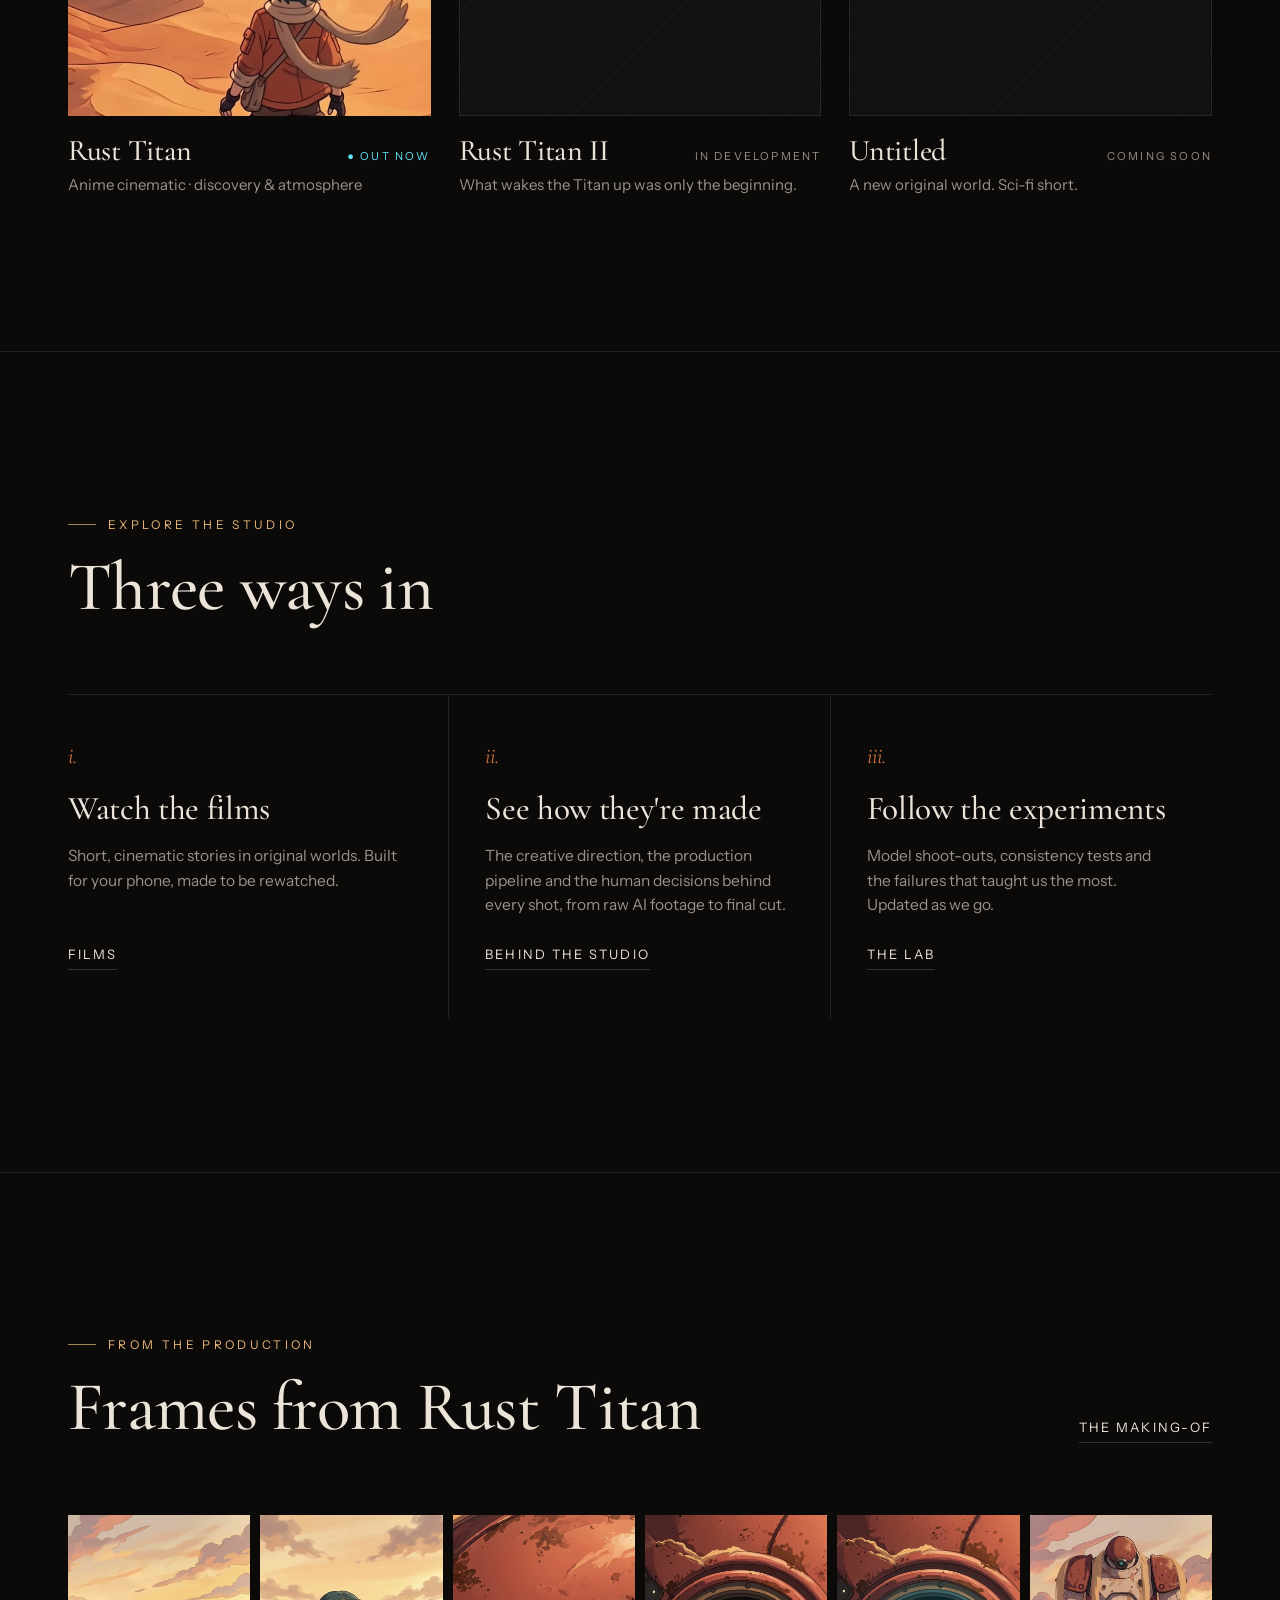
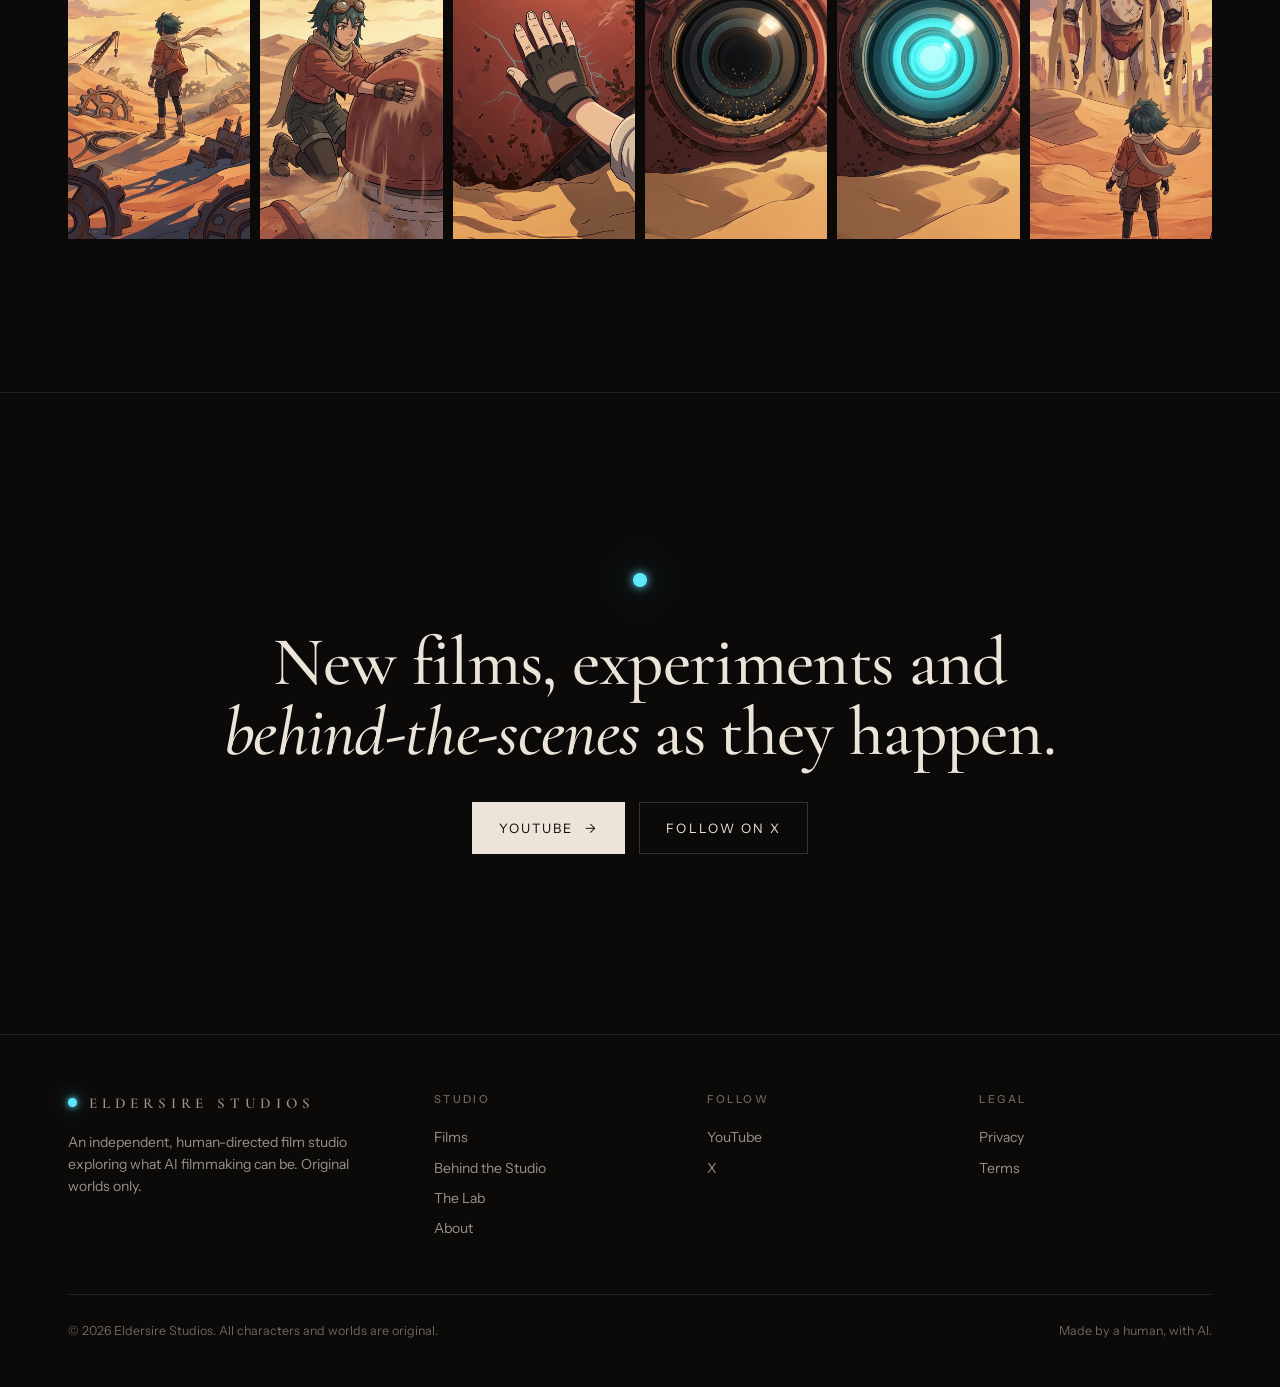
==== commit 81bd1f69: "One Frame: unlisted (off the slates, noindex) with takedown note Co-Authored-By: Claude Opus 5.5 <no" ====
--- a/index.html
+++ b/index.html
@@ -84,15 +84,15 @@
         <div class="info"><h3>Rust Titan</h3><span class="tag live">● Out now</span></div>
         <p>Anime cinematic · discovery &amp; atmosphere</p>
       </a>
-      <a class="card-film rv d1" href="one-frame.html">
-        <div class="frame"><img src="assets/img/one_frame_card.jpg" alt="One Frame" loading="lazy"><video src="assets/film/one_frame_loop.mp4" muted loop playsinline preload="none"></video></div>
-        <div class="info"><h3>One Frame</h3><span class="tag live">● Out now</span></div>
-        <p>Spec film · 35s · A product film for Oracle AI Database.</p>
-      </a>
-      <div class="card-film soon rv d2">
+      <div class="card-film soon rv d1">
         <div class="frame"><span>002</span></div>
         <div class="info"><h3>Rust Titan II</h3><span class="tag">In development</span></div>
         <p>What wakes the Titan up was only the beginning.</p>
+      </div>
+      <div class="card-film soon rv d2">
+        <div class="frame"><span>003</span></div>
+        <div class="info"><h3>Untitled</h3><span class="tag">Coming soon</span></div>
+        <p>A new original world. Sci-fi short.</p>
       </div>
     </div>
   </div>
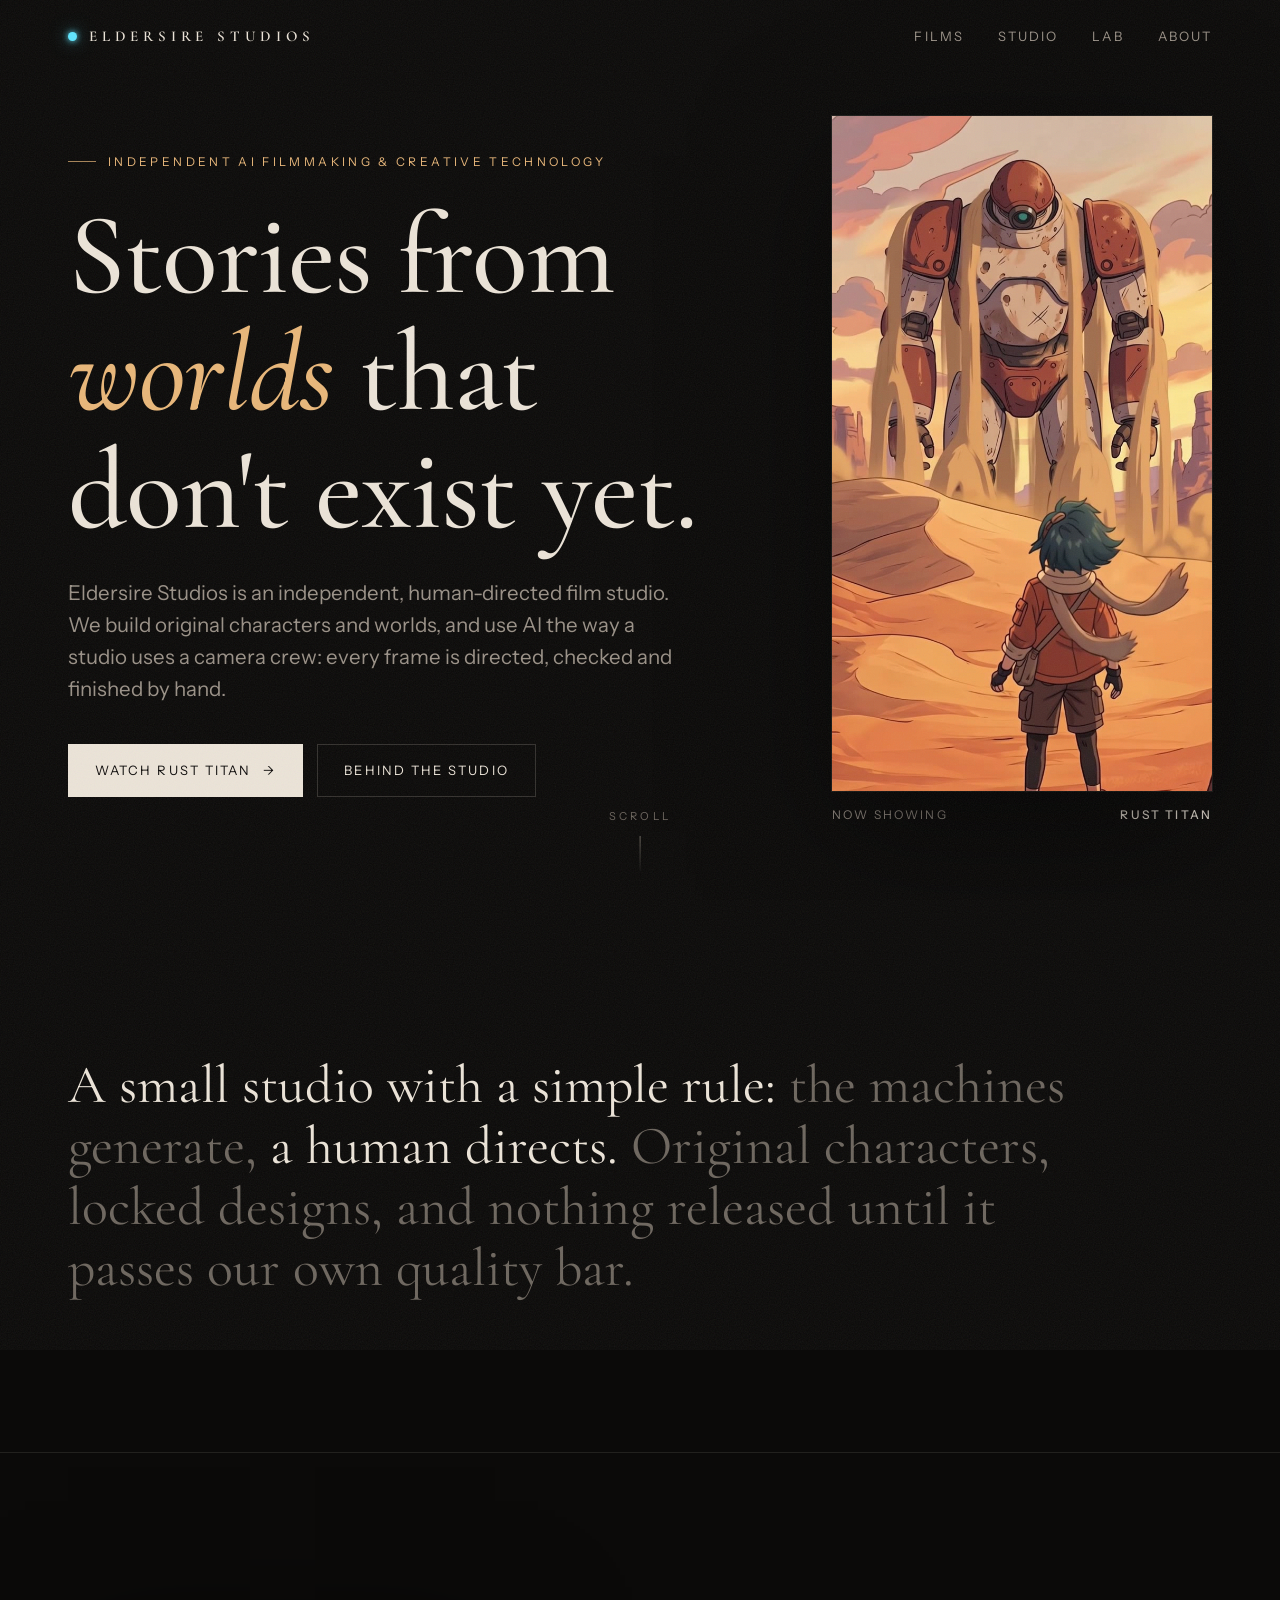
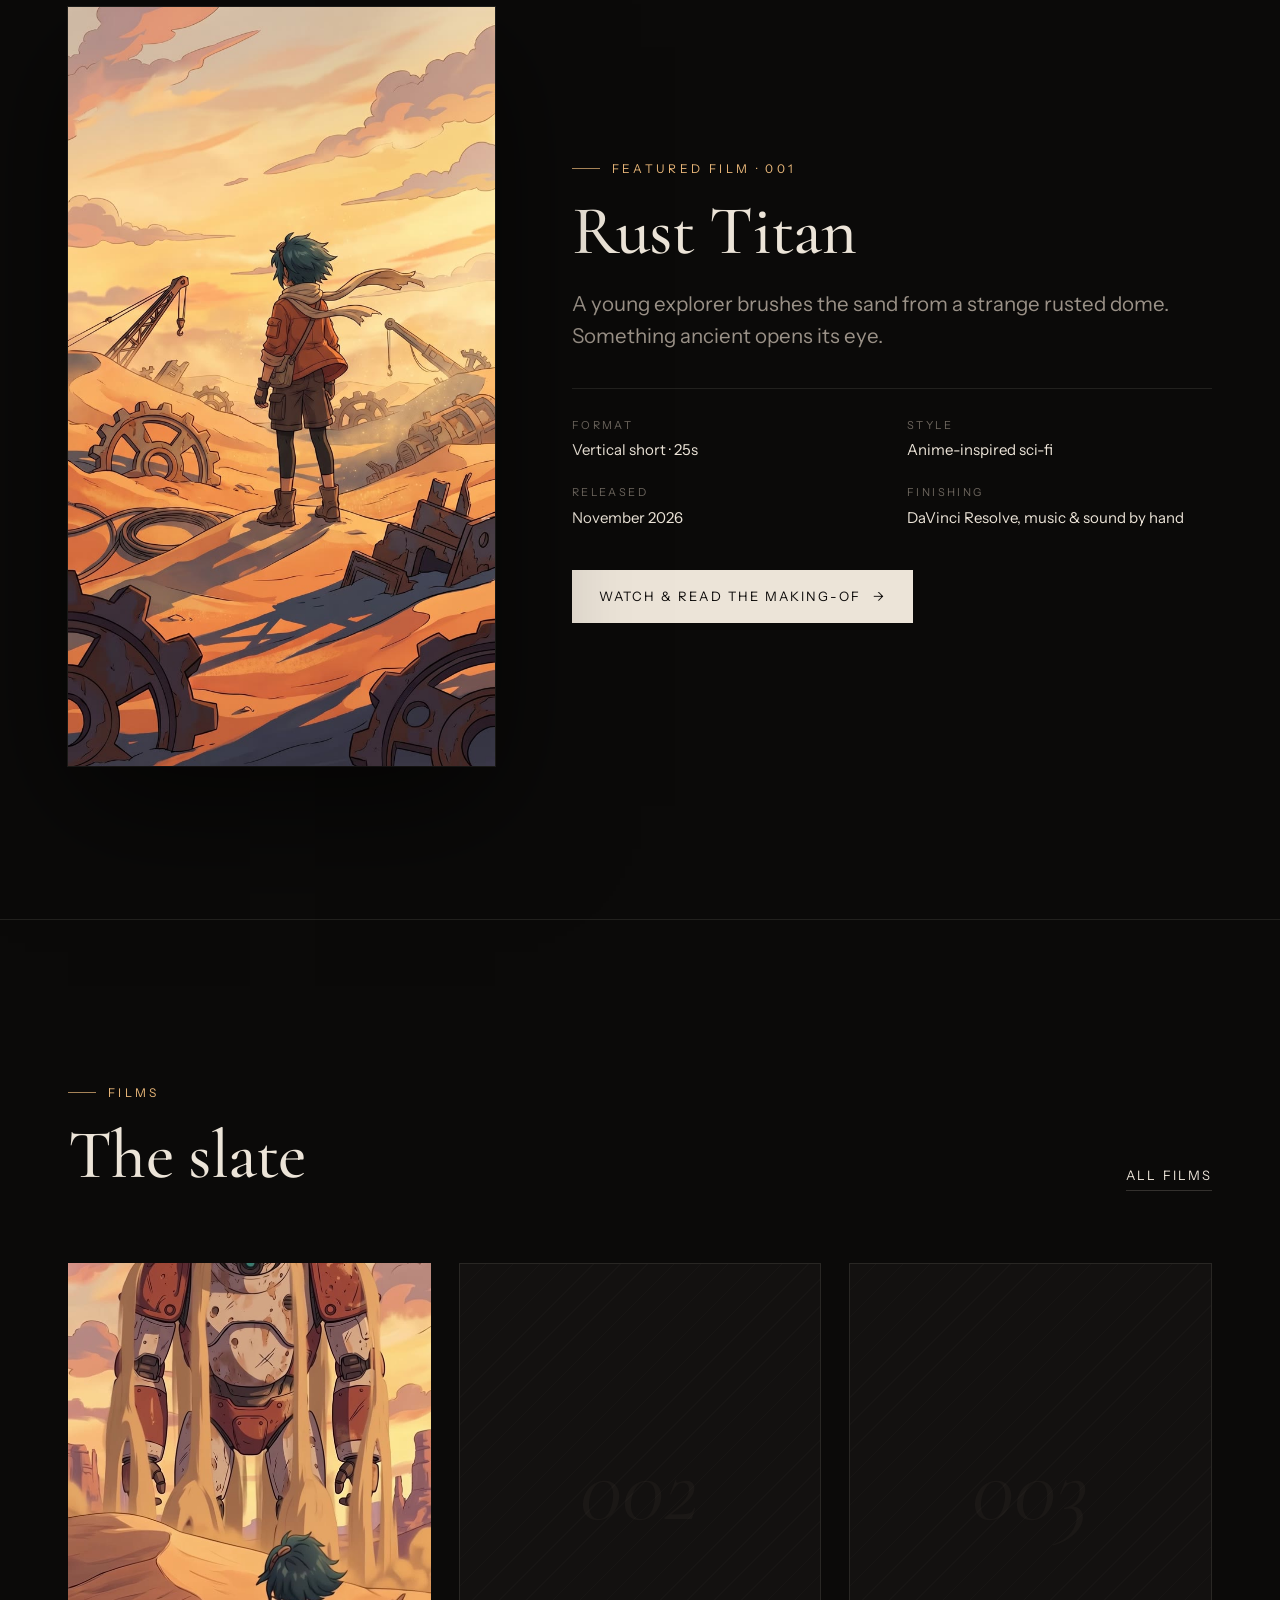
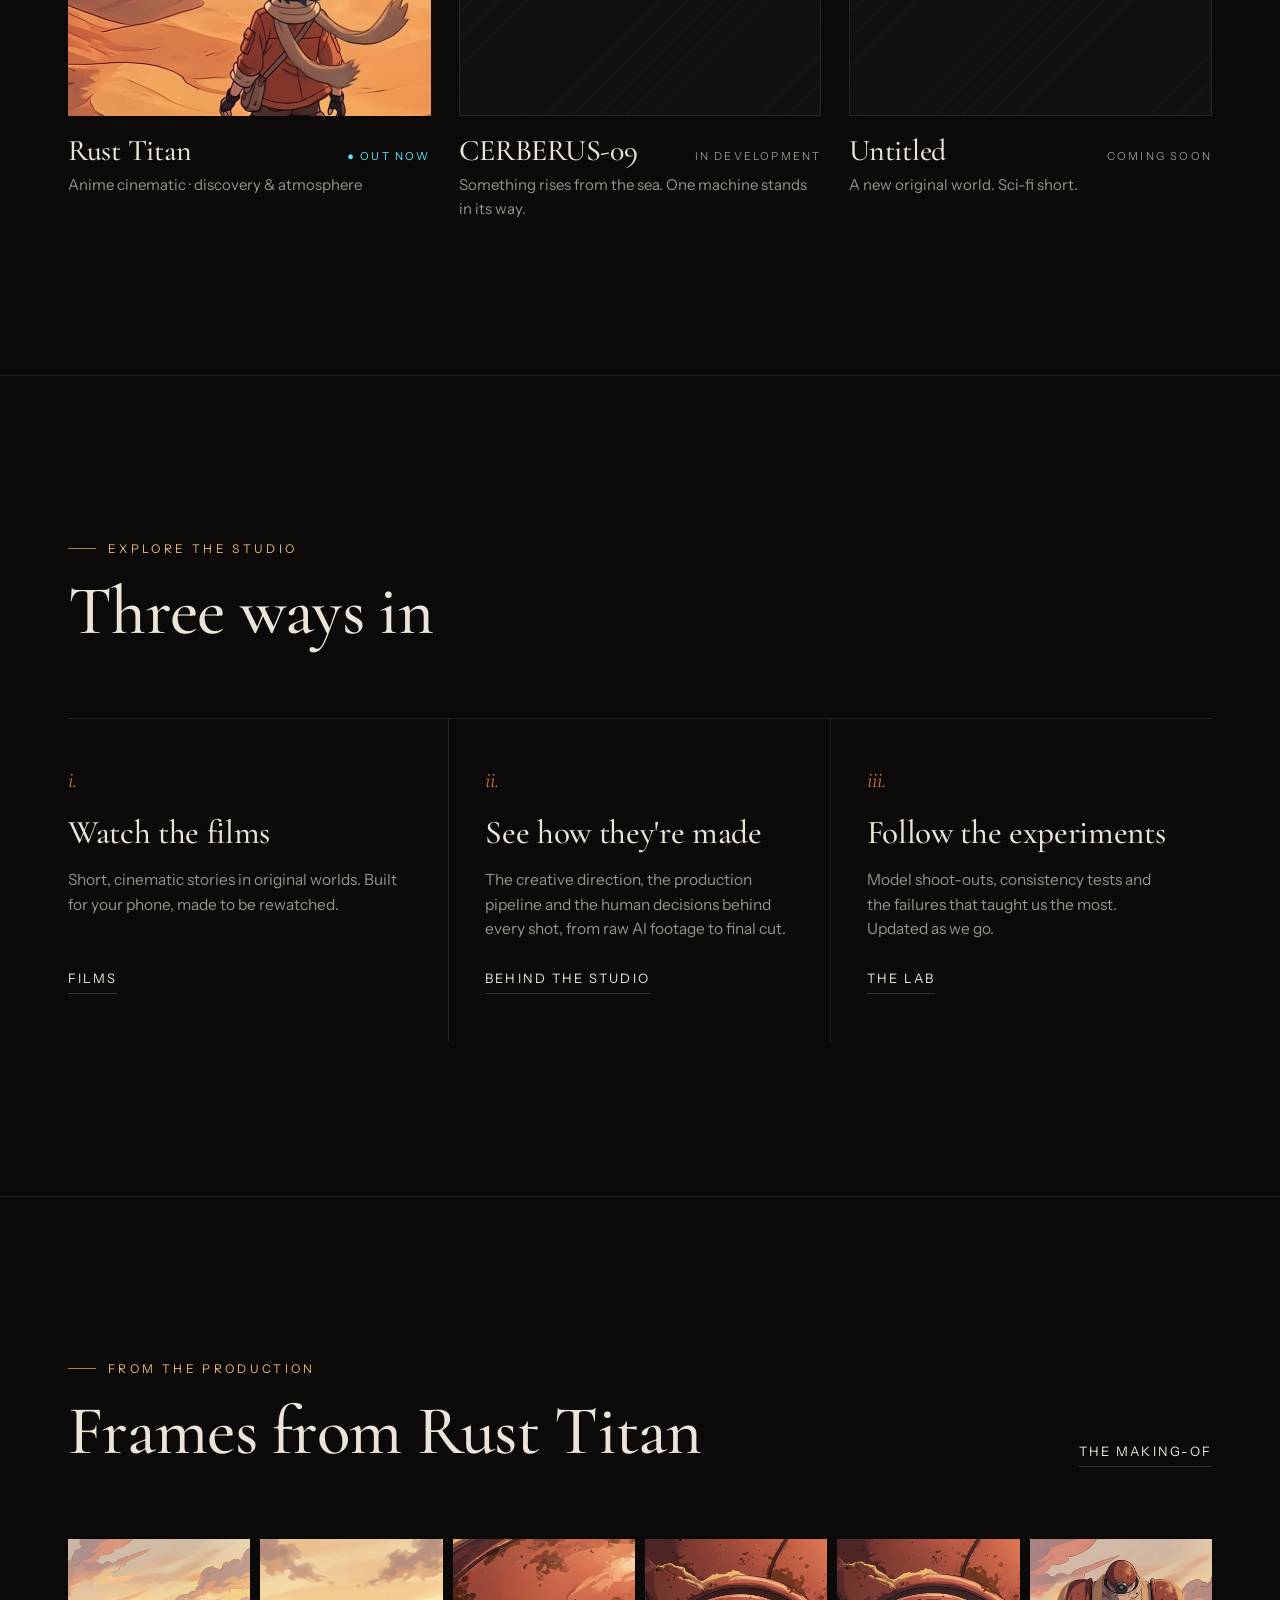
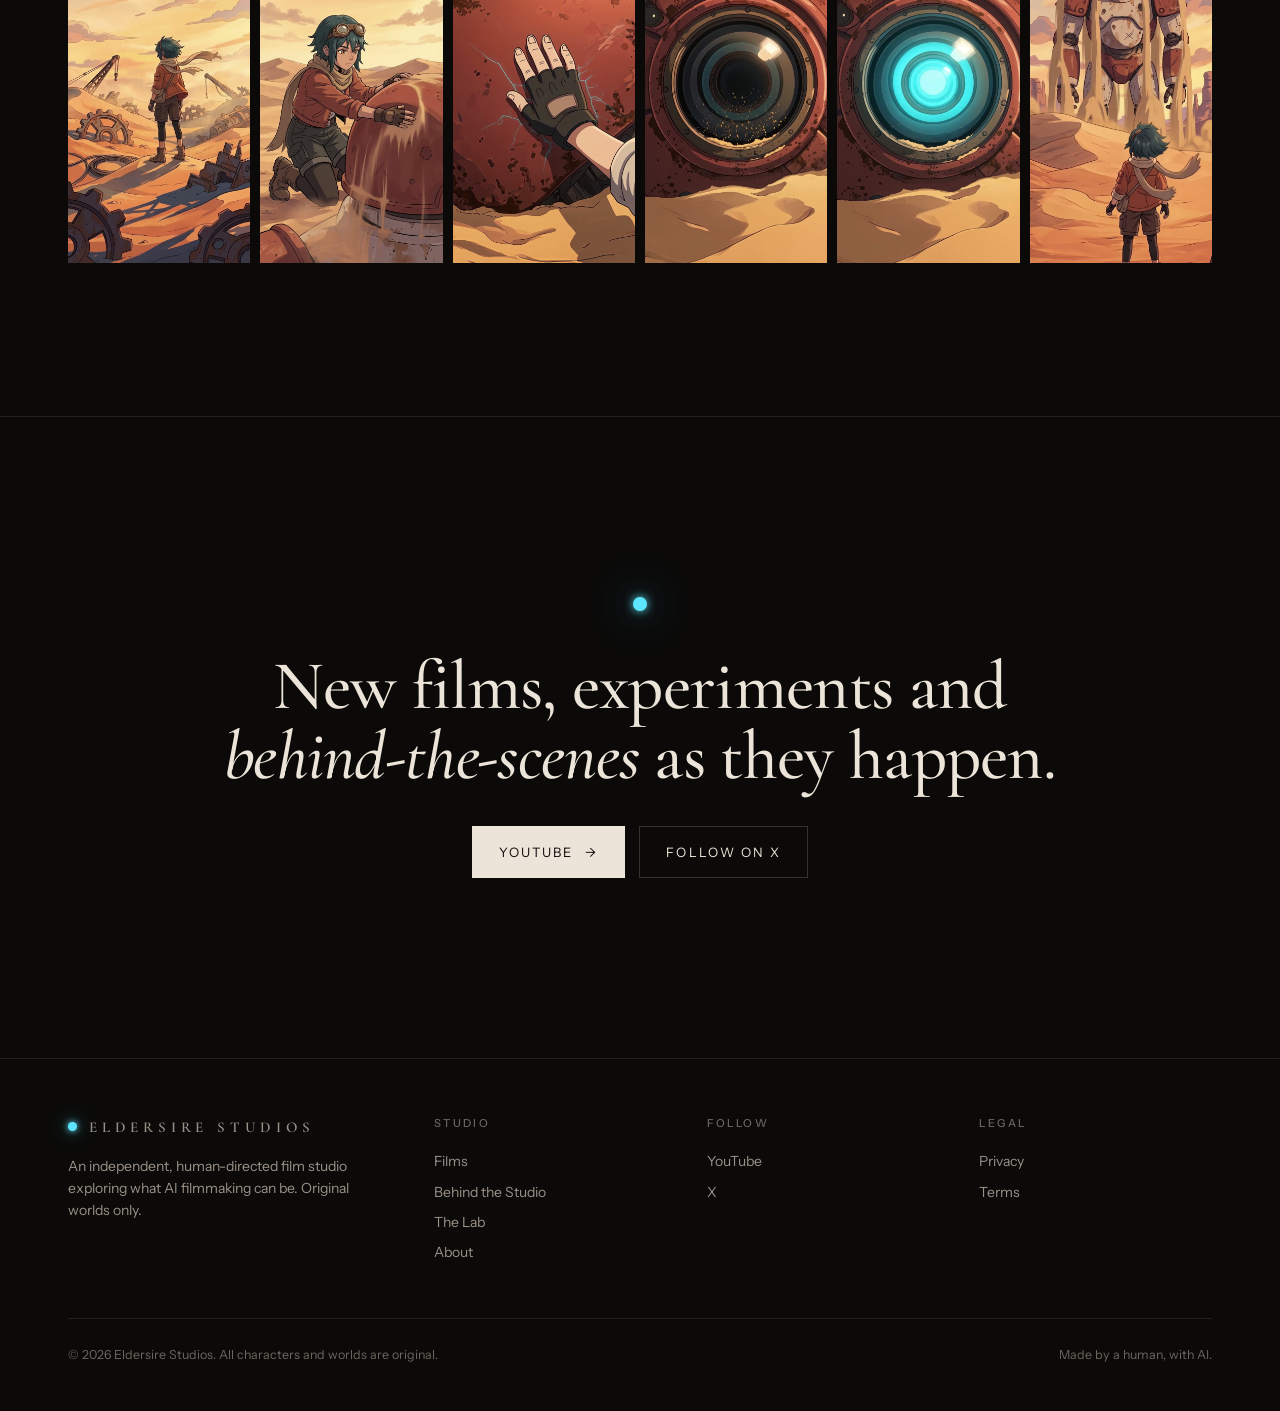
==== commit f0165aa2: "Slate: discontinue Rust Titan II; 002 is now the CERBERUS-09 mech series (in development) Co-Authore" ====
--- a/index.html
+++ b/index.html
@@ -7,7 +7,10 @@
 <meta name="description" content="Eldersire Studios is an independent, human-directed film studio making original animated stories with AI.">
 <meta property="og:title" content="Eldersire Studios — Independent AI Filmmaking">
 <meta property="og:description" content="Eldersire Studios is an independent, human-directed film studio making original animated stories with AI.">
-<meta property="og:image" content="https://eldersirestudios.com/assets/img/poster.jpg">
+<meta property="og:image" content="https://eldersirestudios.com/assets/img/share.jpg">
+<meta property="og:image:width" content="1200">
+<meta property="og:image:height" content="627">
+<meta name="twitter:card" content="summary_large_image">
 <meta name="theme-color" content="#0b0a09">
 <link rel="icon" href="data:image/svg+xml,%3Csvg xmlns='http://www.w3.org/2000/svg' viewBox='0 0 32 32'%3E%3Crect width='32' height='32' fill='%230b0a09'/%3E%3Ccircle cx='16' cy='16' r='6' fill='%235fe6ff'/%3E%3C/svg%3E">
 <link rel="preconnect" href="https://fonts.googleapis.com">
@@ -86,8 +89,8 @@
       </a>
       <div class="card-film soon rv d1">
         <div class="frame"><span>002</span></div>
-        <div class="info"><h3>Rust Titan II</h3><span class="tag">In development</span></div>
-        <p>What wakes the Titan up was only the beginning.</p>
+        <div class="info"><h3>CERBERUS-09</h3><span class="tag">In development</span></div>
+        <p>Something rises from the sea. One machine stands in its way.</p>
       </div>
       <div class="card-film soon rv d2">
         <div class="frame"><span>003</span></div>
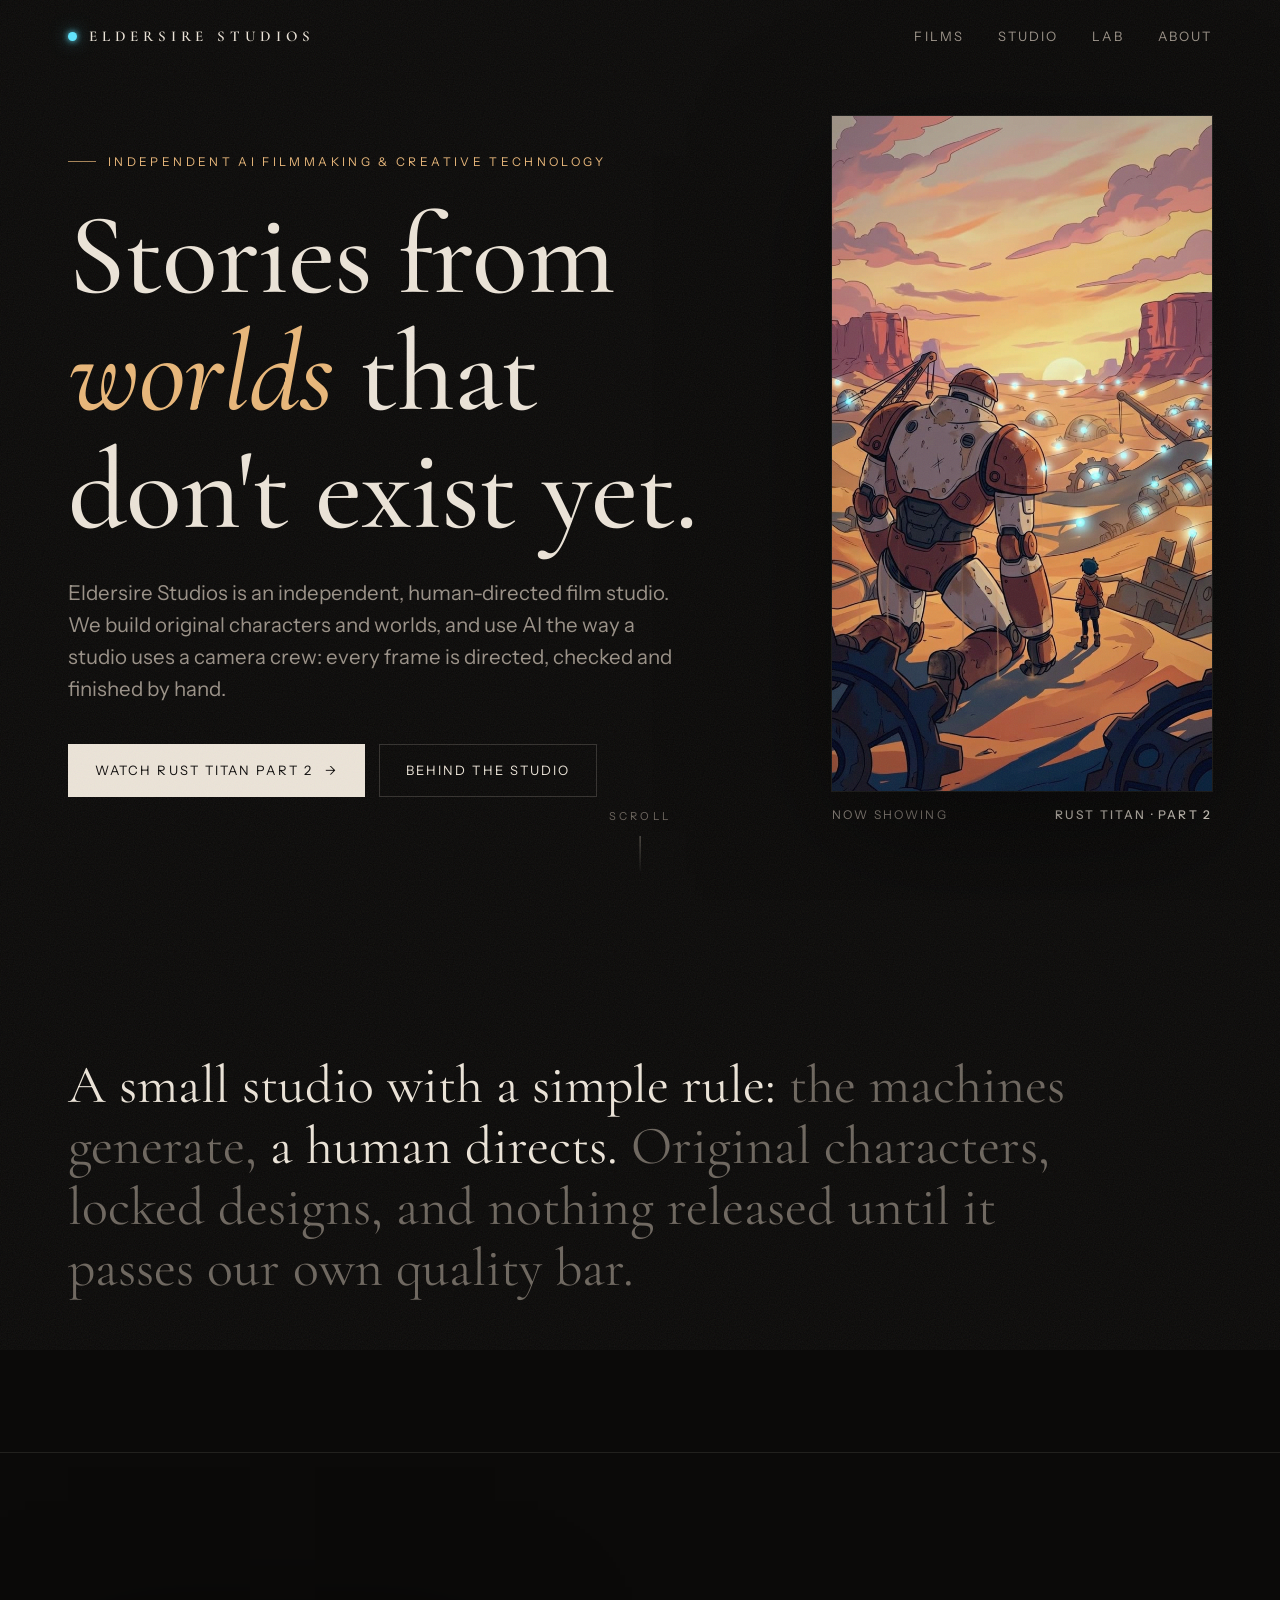
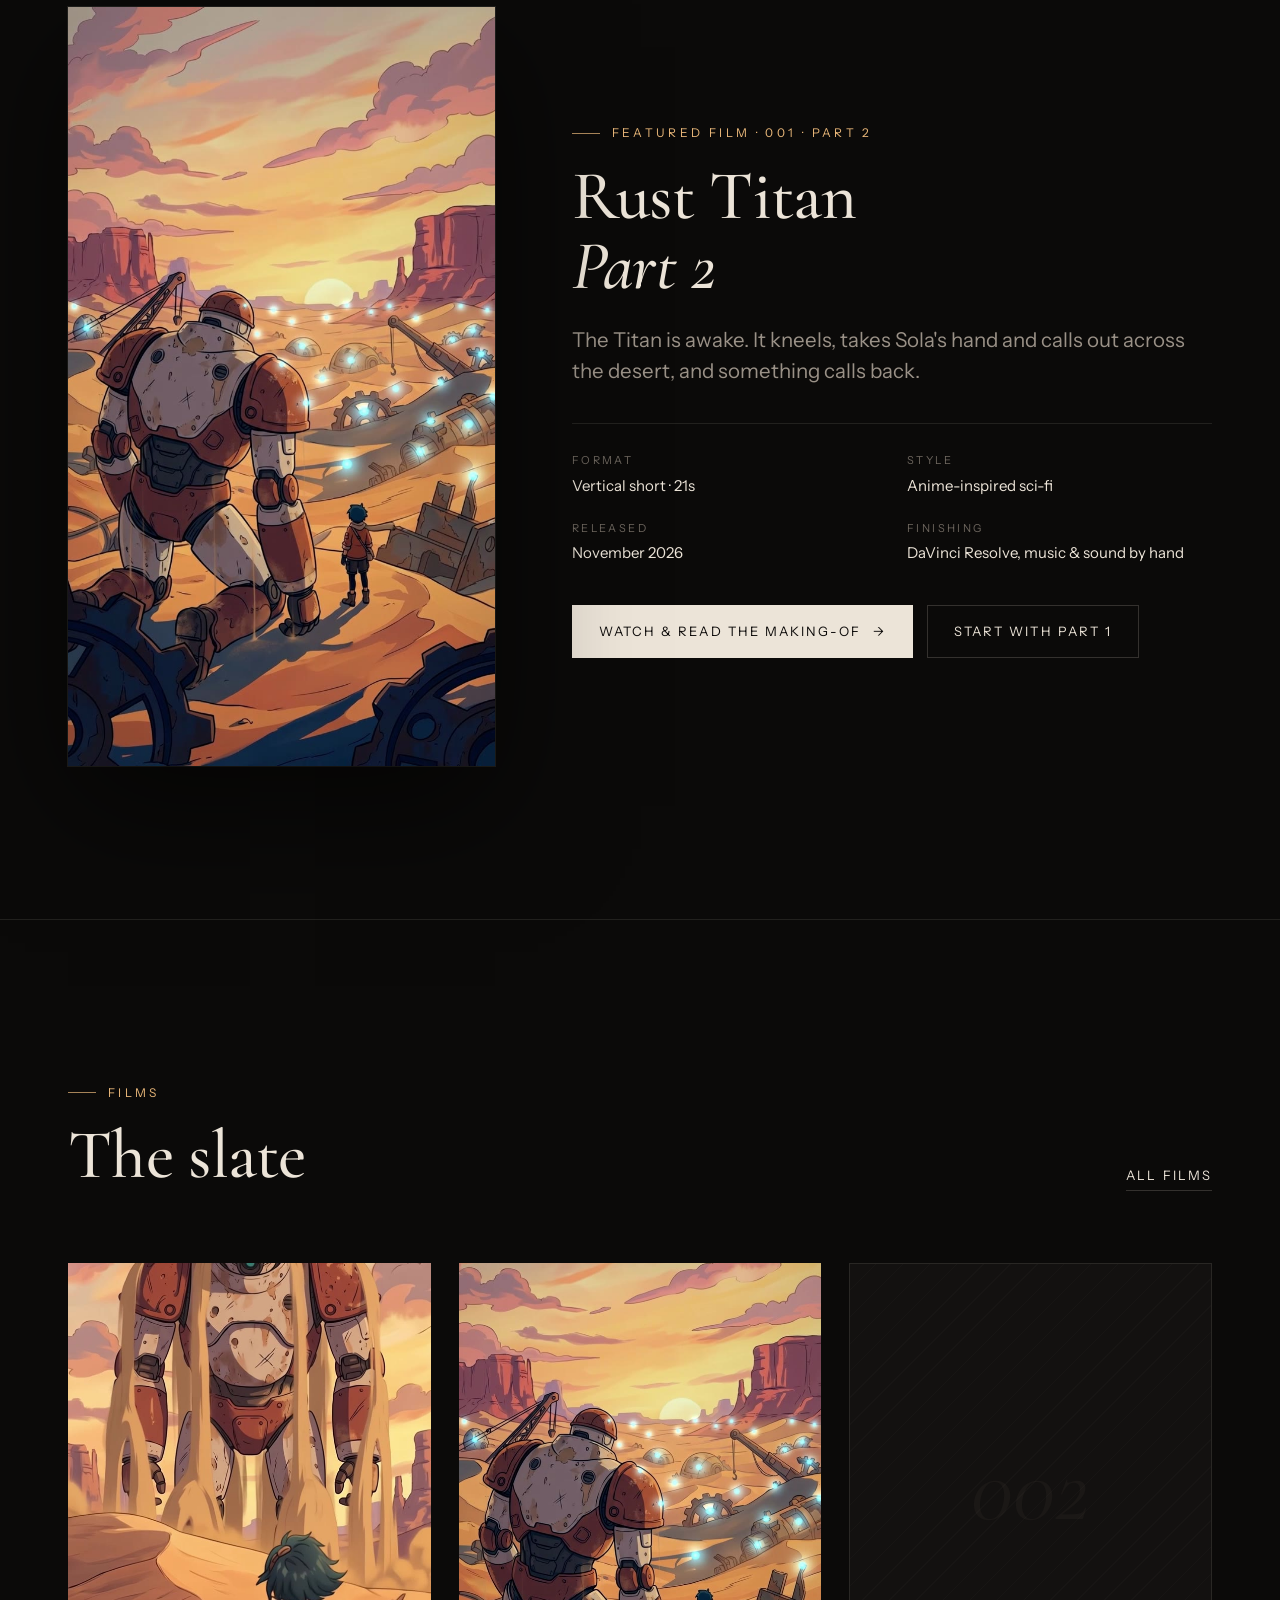
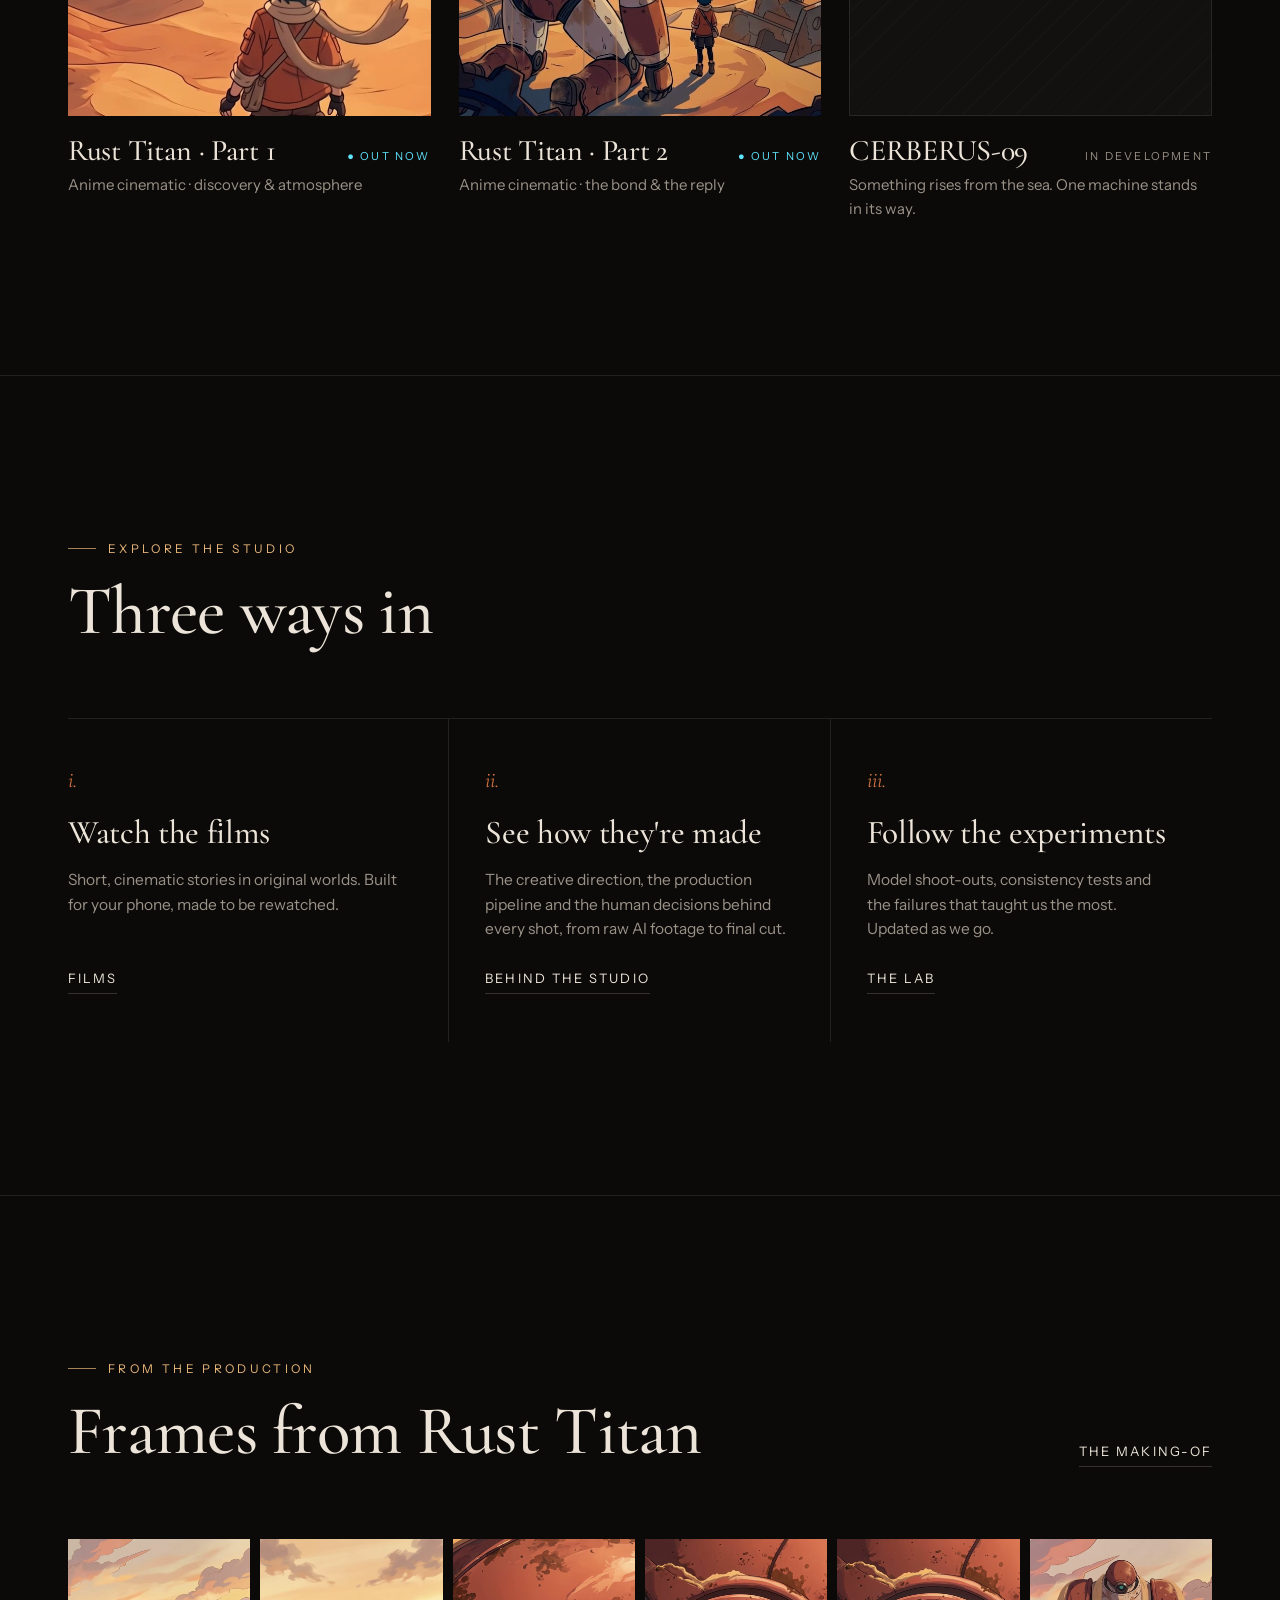
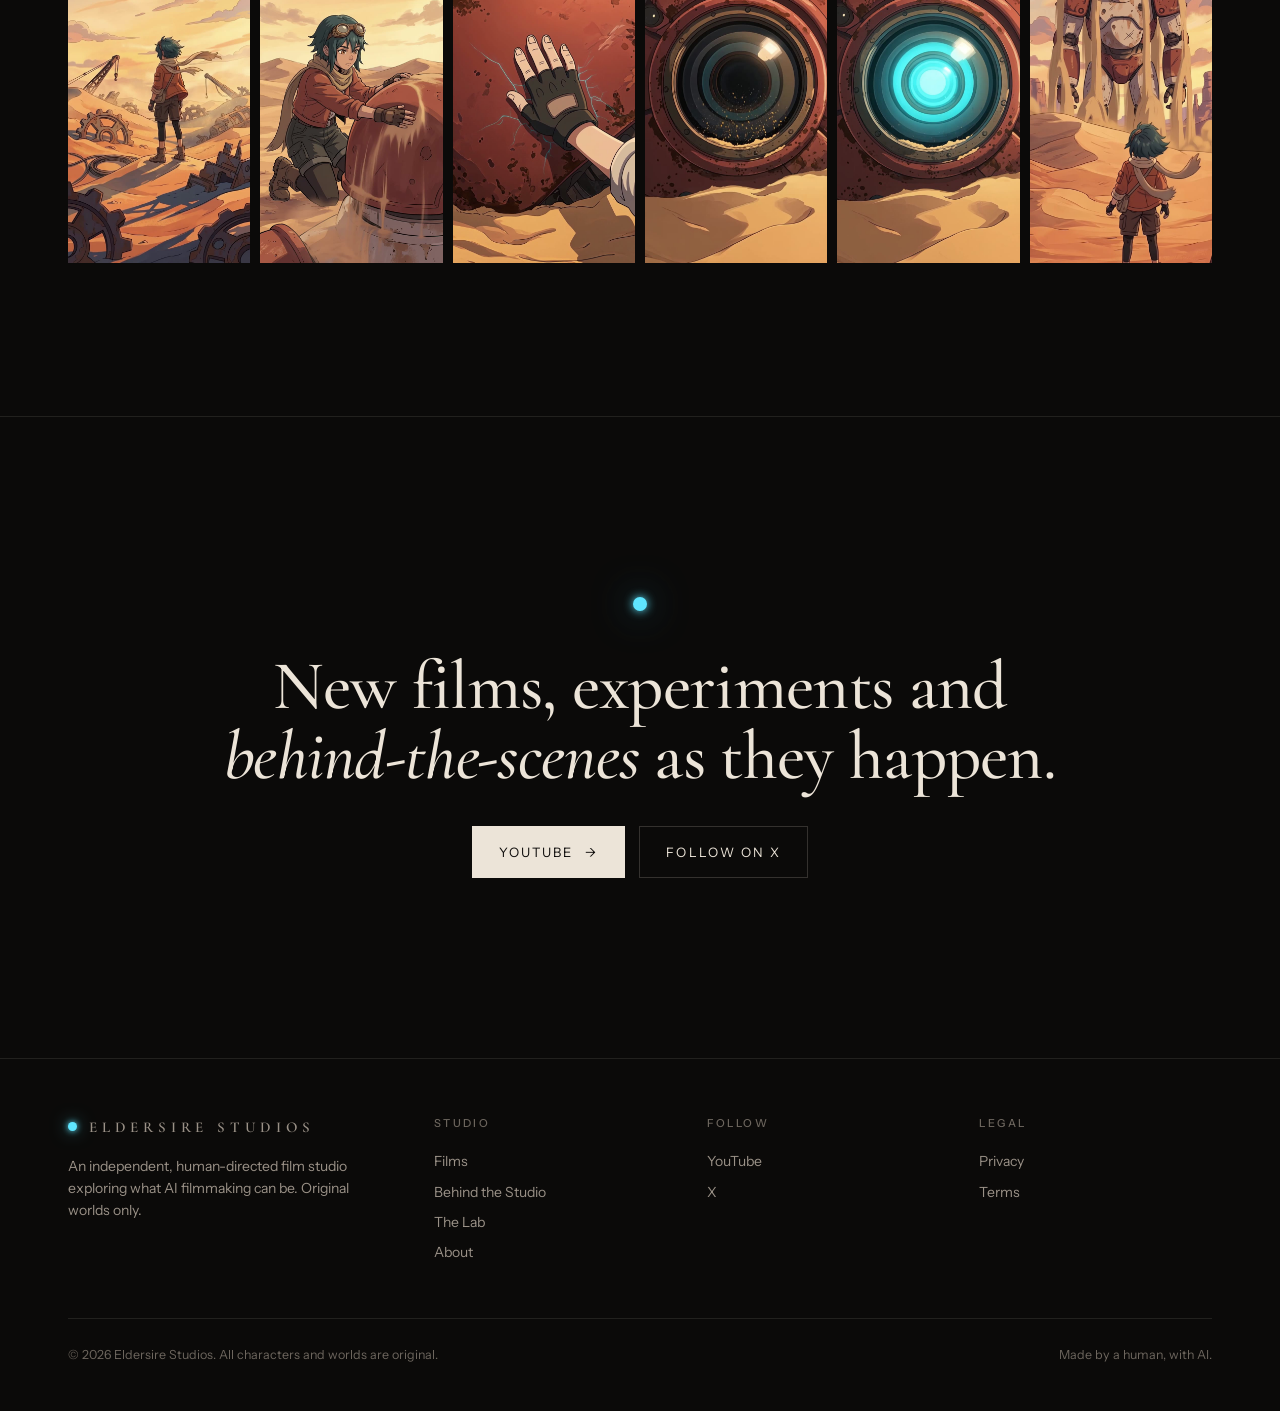
==== commit 37ac0346: "Add Rust Titan Part 2: film page, slates, Home feature; Part 1 renamed and linked - rust-titan-2.htm" ====
--- a/index.html
+++ b/index.html
@@ -37,13 +37,13 @@
       <h1 class="display load d1">Stories from<br><em>worlds</em> that<br>don't exist yet.</h1>
       <p class="lede load d2">Eldersire Studios is an independent, human-directed film studio. We build original characters and worlds, and use AI the way a studio uses a camera crew: every frame is directed, checked and finished by hand.</p>
       <div class="btns load d3">
-        <a class="btn primary" href="rust-titan.html">Watch Rust Titan <span class="arr">→</span></a>
+        <a class="btn primary" href="rust-titan-2.html">Watch Rust Titan Part 2 <span class="arr">→</span></a>
         <a class="btn" href="studio.html">Behind the Studio</a>
       </div>
     </div>
-    <a class="hero-film load d4" href="rust-titan.html" aria-label="Rust Titan">
-      <div class="frame"><video src="assets/film/hero_loop.mp4" poster="assets/img/frame_19.jpg" muted loop playsinline autoplay data-loop></video></div>
-      <div class="frame-cap"><span>Now showing</span><b>Rust Titan</b></div>
+    <a class="hero-film load d4" href="rust-titan-2.html" aria-label="Rust Titan Part 2">
+      <div class="frame"><video src="assets/film/rt2_loop.mp4" poster="assets/img/rt2_poster.jpg" muted loop playsinline autoplay data-loop></video></div>
+      <div class="frame-cap"><span>Now showing</span><b>Rust Titan · Part 2</b></div>
     </a>
   </div>
   <div class="scroll-cue">Scroll</div>
@@ -57,19 +57,20 @@
 
 <section class="sec rule">
   <div class="wrap feature">
-    <a class="rv" href="rust-titan.html"><div class="frame"><img src="assets/img/poster.jpg" alt="The Rust Titan standing over Sola in the desert"></div></a>
+    <a class="rv" href="rust-titan-2.html"><div class="frame"><img src="assets/img/rt2_poster.jpg" alt="Sola and the kneeling Titan look out over the dunes"></div></a>
     <div class="rv d1">
-      <span class="eyebrow">Featured film · 001</span>
-      <h2>Rust Titan</h2>
-      <p class="lede">A young explorer brushes the sand from a strange rusted dome. Something ancient opens its eye.</p>
+      <span class="eyebrow">Featured film · 001 · Part 2</span>
+      <h2>Rust Titan<br><em>Part 2</em></h2>
+      <p class="lede">The Titan is awake. It kneels, takes Sola's hand and calls out across the desert, and something calls back.</p>
       <dl class="meta">
-        <div><dt>Format</dt><dd>Vertical short · 25s</dd></div>
+        <div><dt>Format</dt><dd>Vertical short · 21s</dd></div>
         <div><dt>Style</dt><dd>Anime-inspired sci-fi</dd></div>
         <div><dt>Released</dt><dd>November 2026</dd></div>
         <div><dt>Finishing</dt><dd>DaVinci Resolve, music &amp; sound by hand</dd></div>
       </dl>
       <div class="btns">
-        <a class="btn primary" href="rust-titan.html">Watch &amp; read the making-of <span class="arr">→</span></a>
+        <a class="btn primary" href="rust-titan-2.html">Watch &amp; read the making-of <span class="arr">→</span></a>
+        <a class="btn" href="rust-titan.html">Start with Part 1</a>
       </div>
     </div>
   </div>
@@ -84,18 +85,18 @@
     <div class="films">
       <a class="card-film rv" href="rust-titan.html">
         <div class="frame"><img src="assets/img/frame_19.jpg" alt="Rust Titan"><video src="assets/film/hero_loop.mp4" muted loop playsinline preload="none"></video></div>
-        <div class="info"><h3>Rust Titan</h3><span class="tag live">● Out now</span></div>
+        <div class="info"><h3>Rust Titan · Part 1</h3><span class="tag live">● Out now</span></div>
         <p>Anime cinematic · discovery &amp; atmosphere</p>
       </a>
-      <div class="card-film soon rv d1">
+      <a class="card-film rv d1" href="rust-titan-2.html">
+        <div class="frame"><img src="assets/img/rt2_poster.jpg" alt="Rust Titan Part 2"><video src="assets/film/rt2_loop.mp4" muted loop playsinline preload="none"></video></div>
+        <div class="info"><h3>Rust Titan · Part 2</h3><span class="tag live">● Out now</span></div>
+        <p>Anime cinematic · the bond &amp; the reply</p>
+      </a>
+      <div class="card-film soon rv d2">
         <div class="frame"><span>002</span></div>
         <div class="info"><h3>CERBERUS-09</h3><span class="tag">In development</span></div>
         <p>Something rises from the sea. One machine stands in its way.</p>
-      </div>
-      <div class="card-film soon rv d2">
-        <div class="frame"><span>003</span></div>
-        <div class="info"><h3>Untitled</h3><span class="tag">Coming soon</span></div>
-        <p>A new original world. Sci-fi short.</p>
       </div>
     </div>
   </div>
--- a/style.css
+++ b/style.css
@@ -191,6 +191,8 @@
 .kfs img{aspect-ratio:9/16;object-fit:cover;width:100%}
 .kfs figcaption{font-size:12px}
 @media (max-width:760px){.kfs{grid-template-columns:repeat(3,minmax(0,1fr))}}
+.kfs.four{grid-template-columns:repeat(4,minmax(0,1fr))}
+@media (max-width:760px){.kfs.four{grid-template-columns:repeat(2,minmax(0,1fr))}}
 
 .compare{display:grid;grid-template-columns:repeat(3,minmax(0,1fr));gap:22px;align-items:start}
 .compare .frame{box-shadow:none}
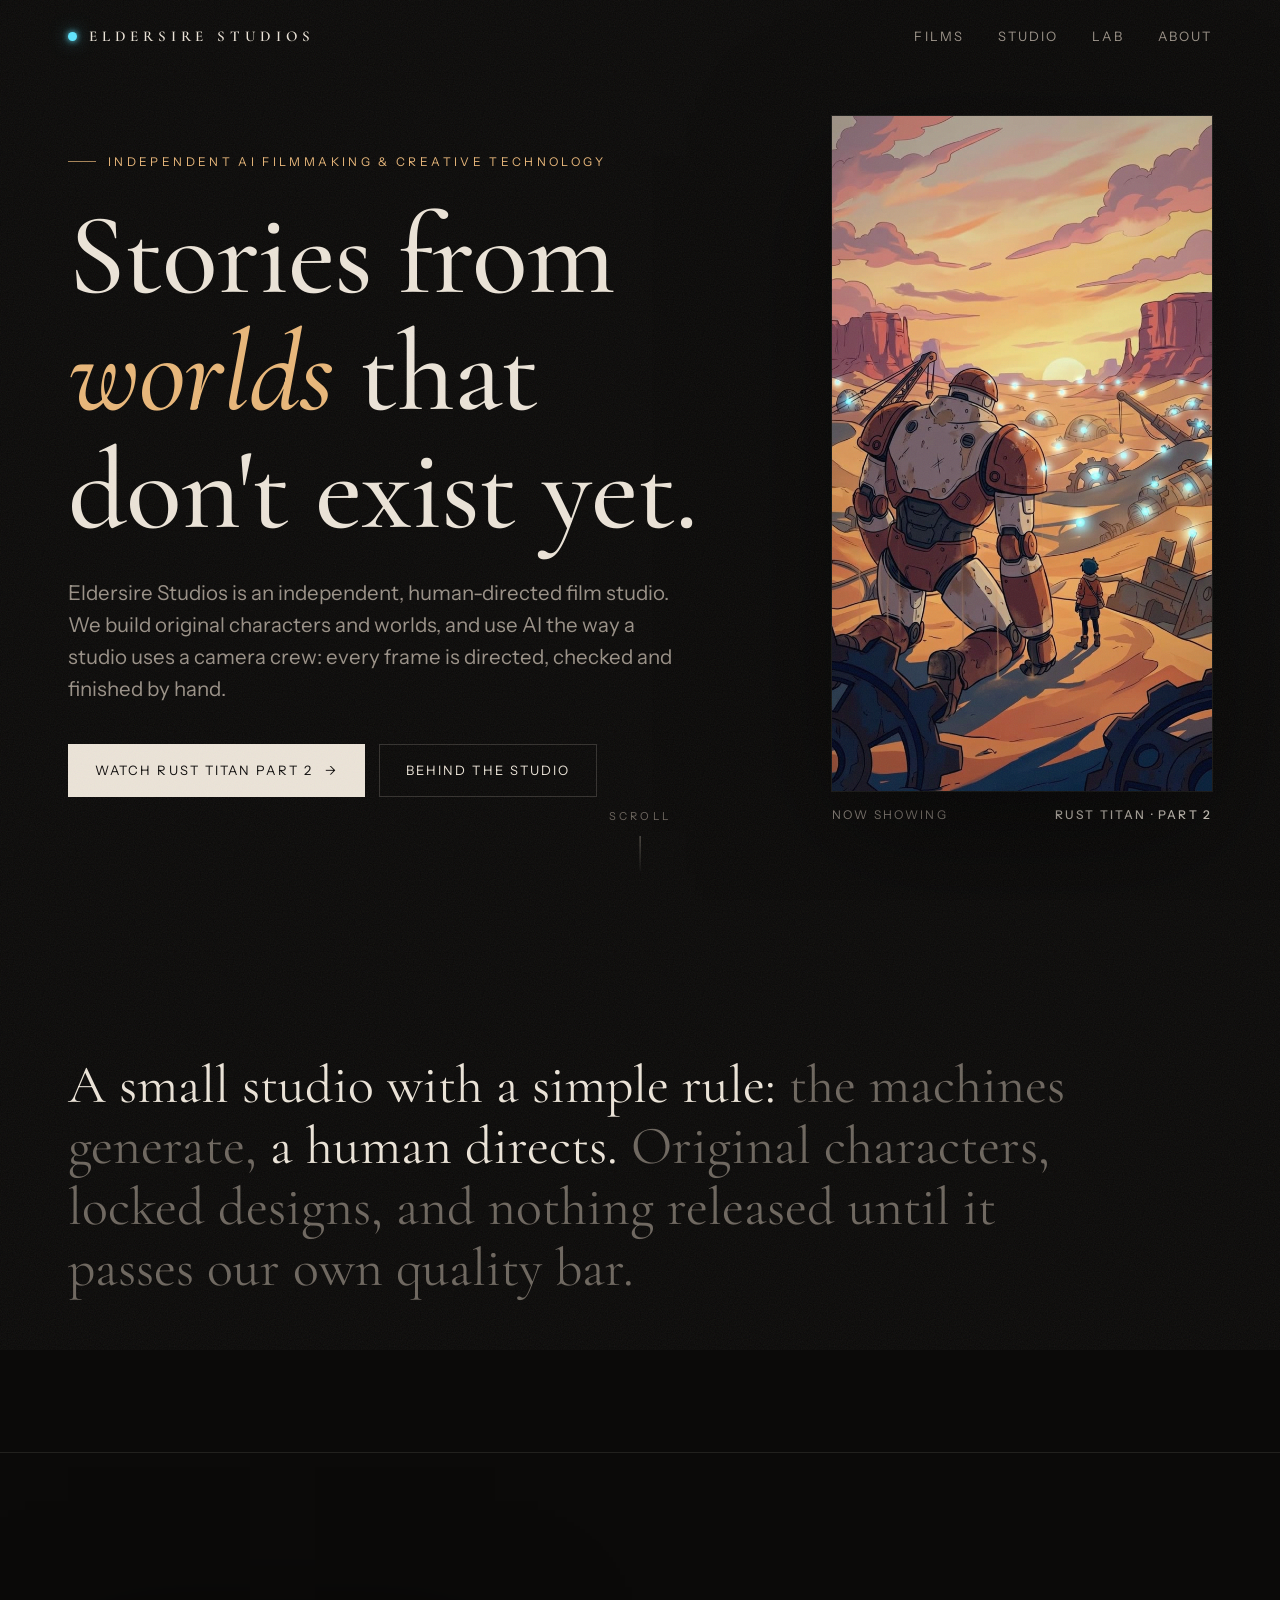
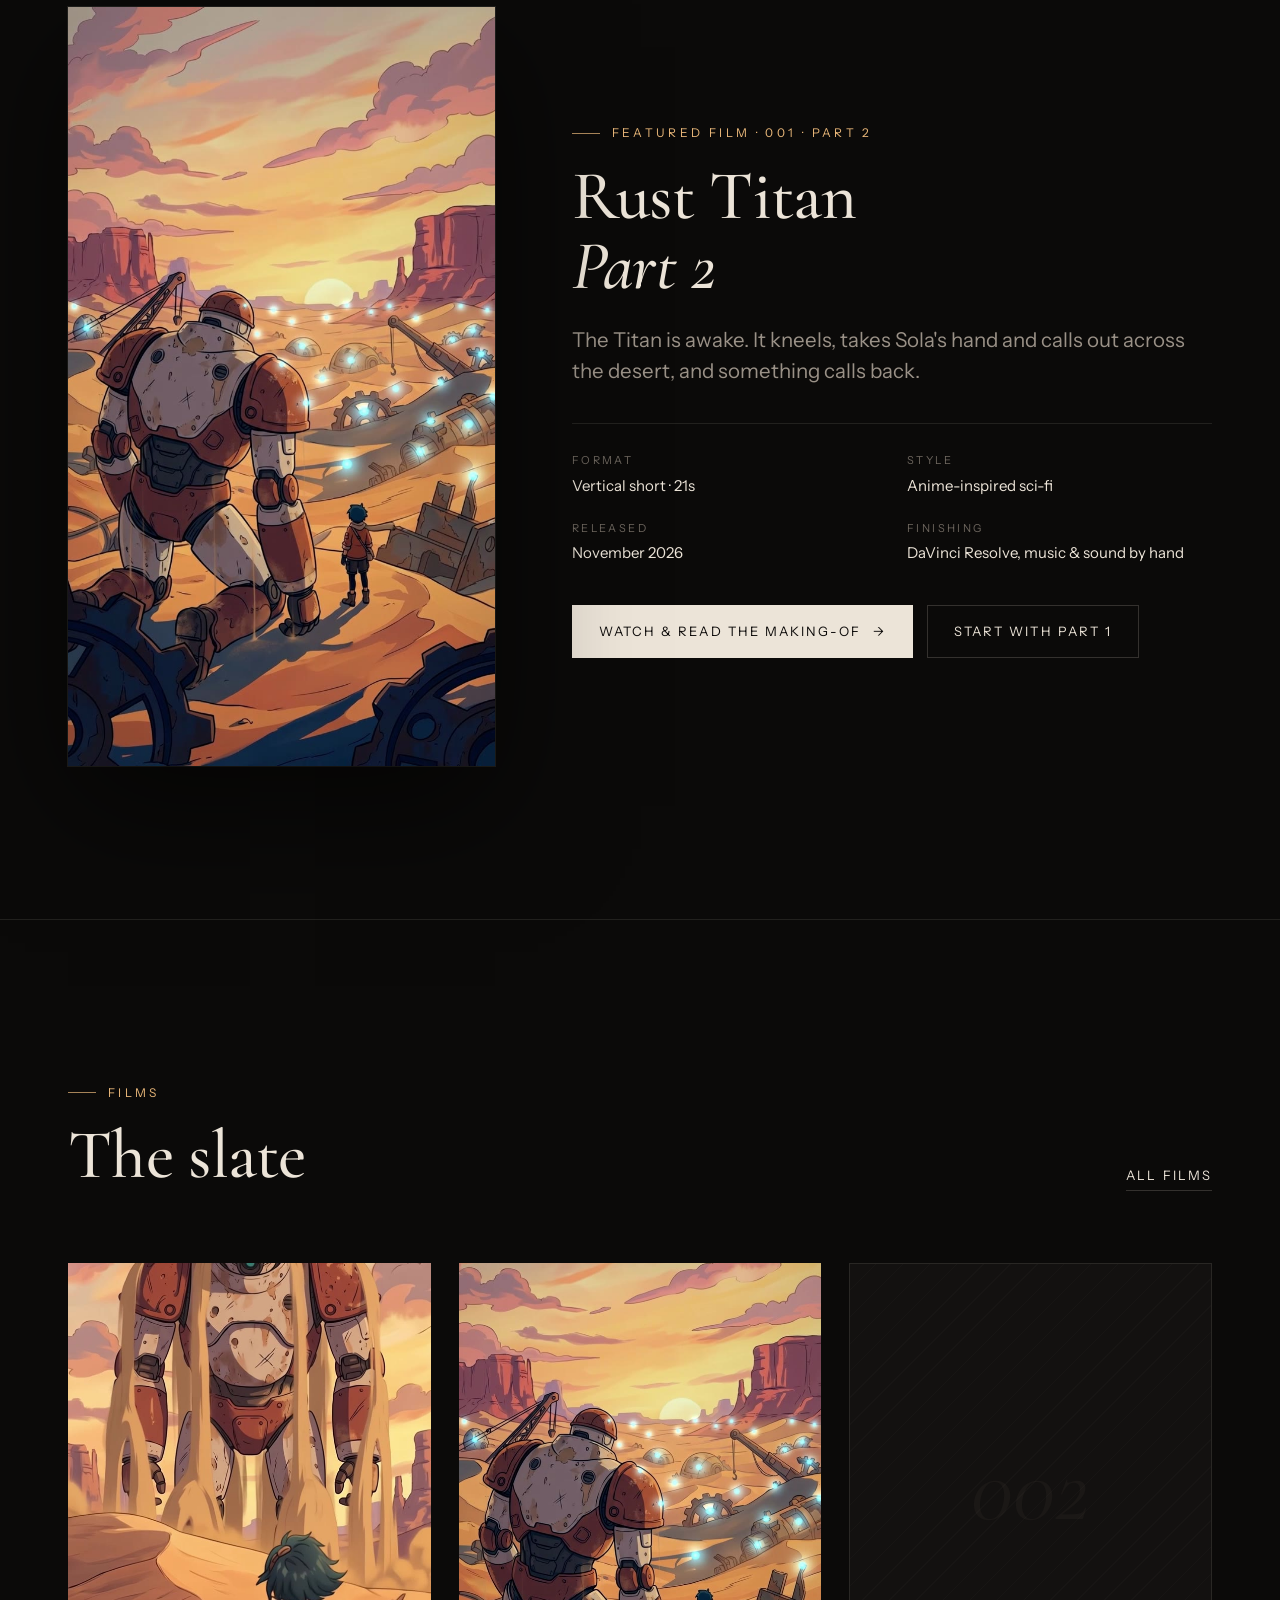
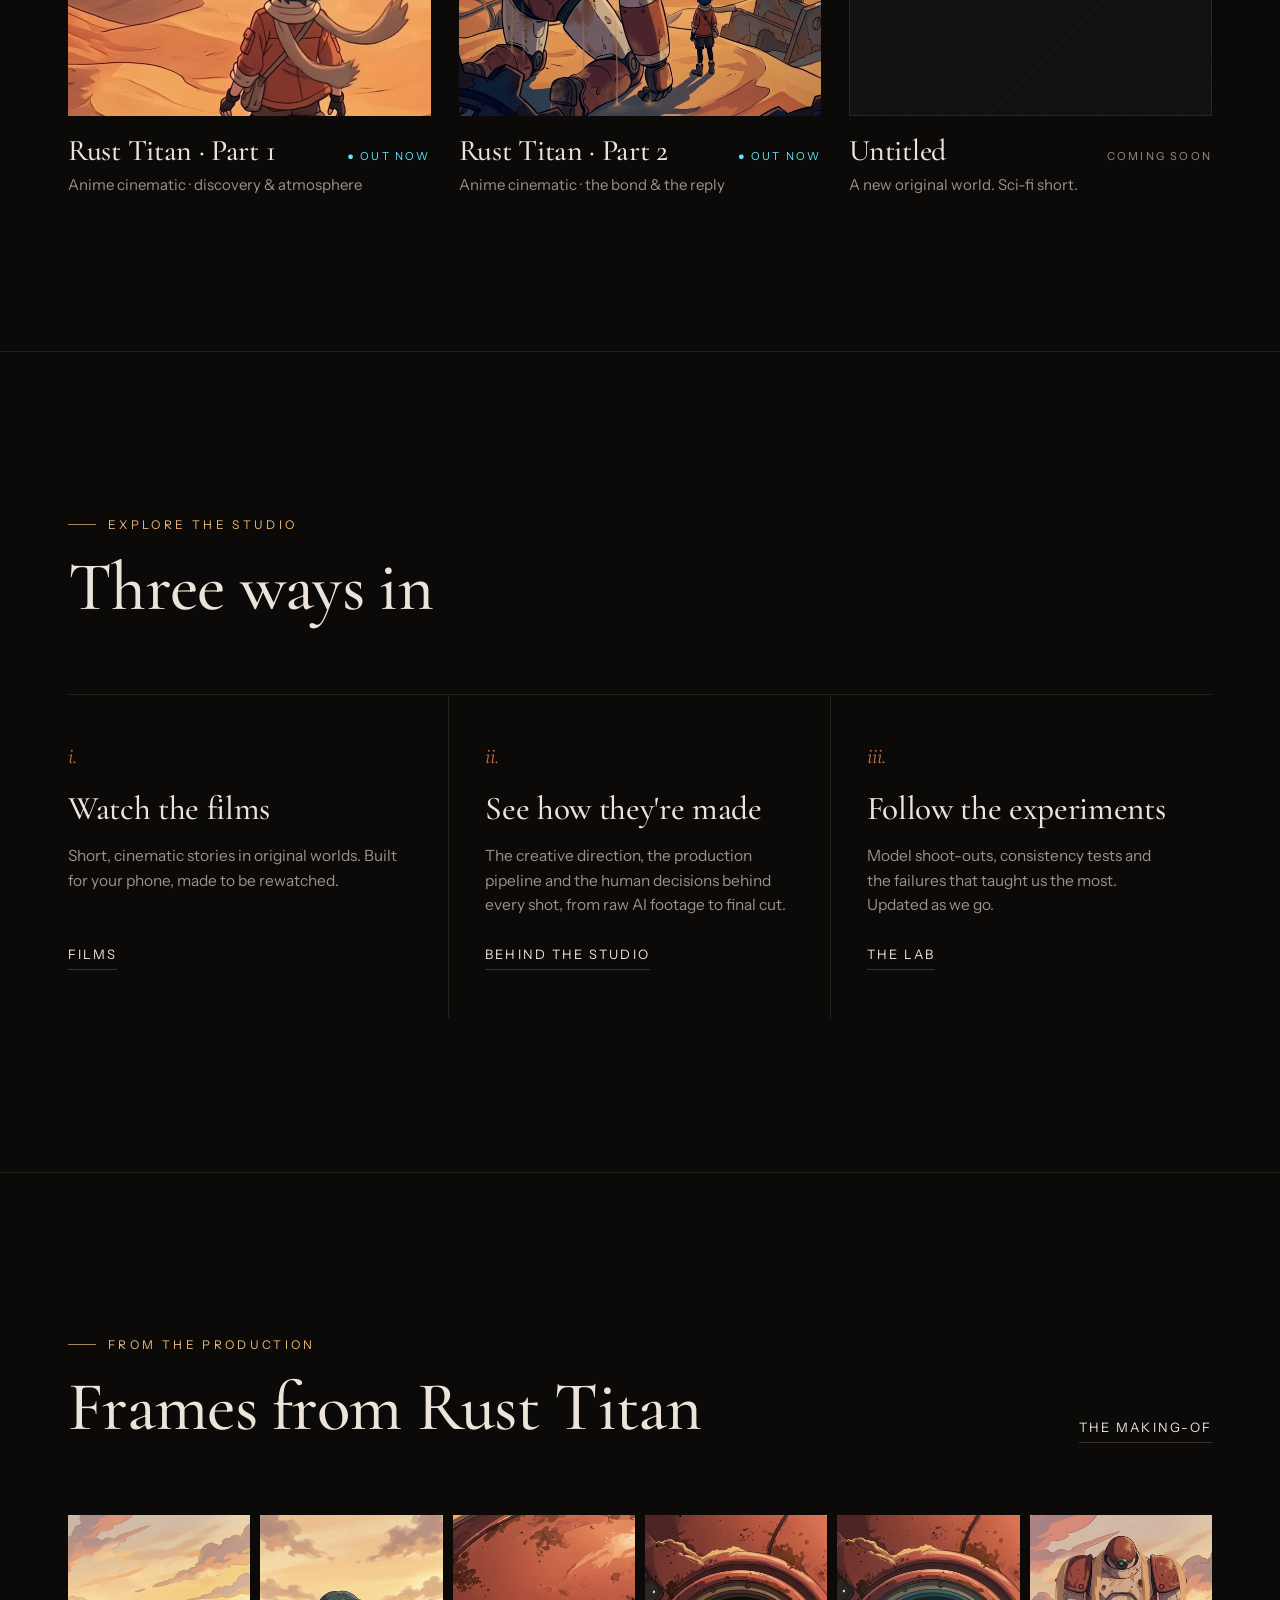
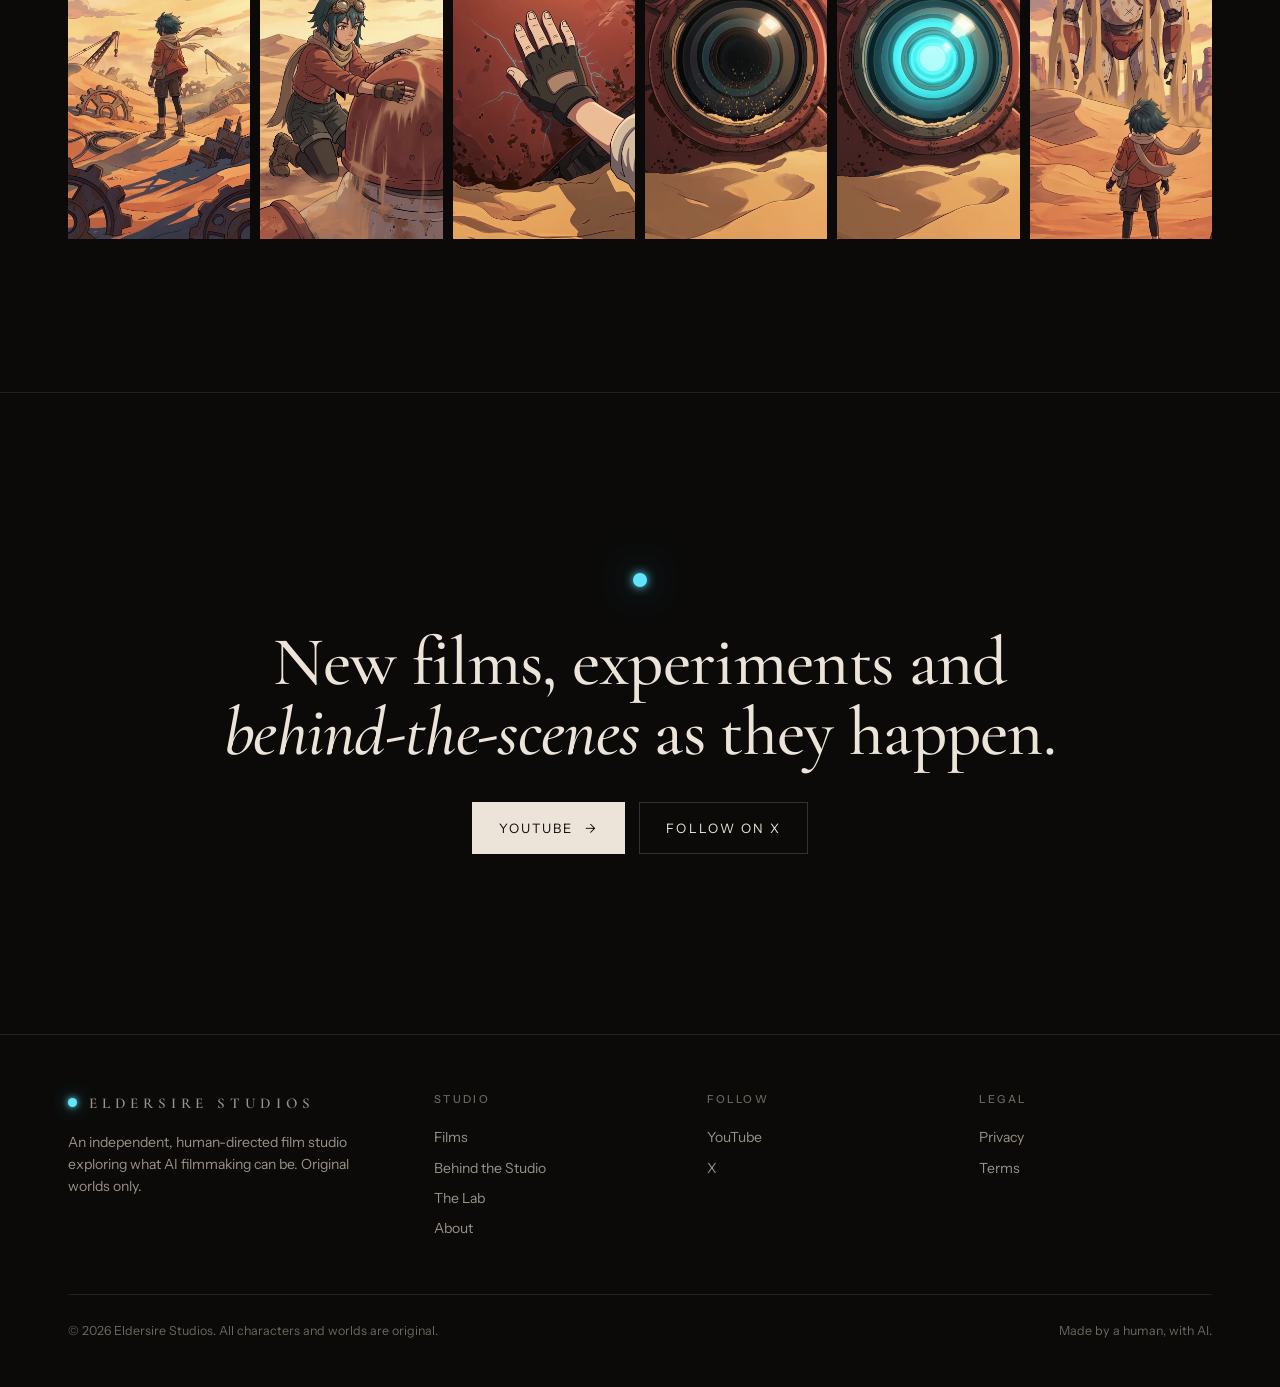
==== commit 45e06cd8: "Slates: remove CERBERUS-09; the coming-soon card is now 002 Co-Authored-By: Claude Opus 5.5 <noreply" ====
--- a/index.html
+++ b/index.html
@@ -95,8 +95,8 @@
       </a>
       <div class="card-film soon rv d2">
         <div class="frame"><span>002</span></div>
-        <div class="info"><h3>CERBERUS-09</h3><span class="tag">In development</span></div>
-        <p>Something rises from the sea. One machine stands in its way.</p>
+        <div class="info"><h3>Untitled</h3><span class="tag">Coming soon</span></div>
+        <p>A new original world. Sci-fi short.</p>
       </div>
     </div>
   </div>
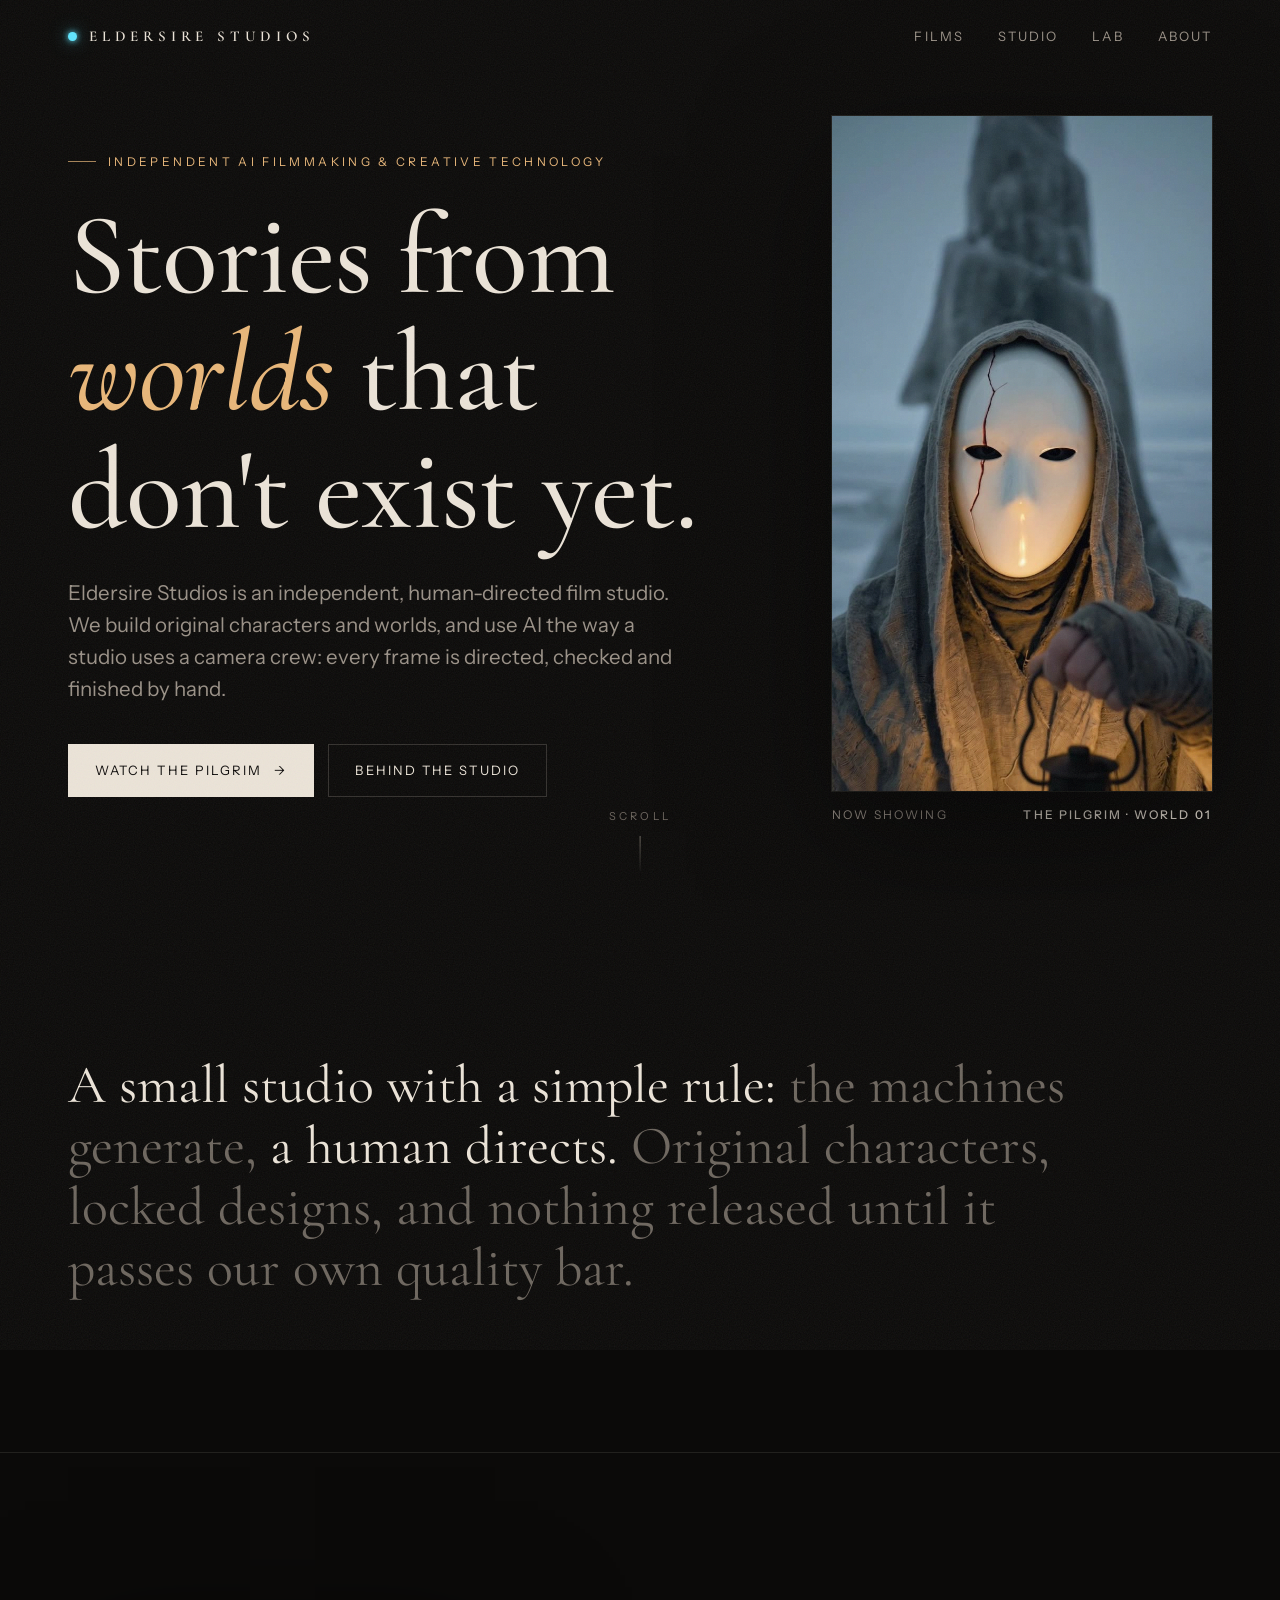
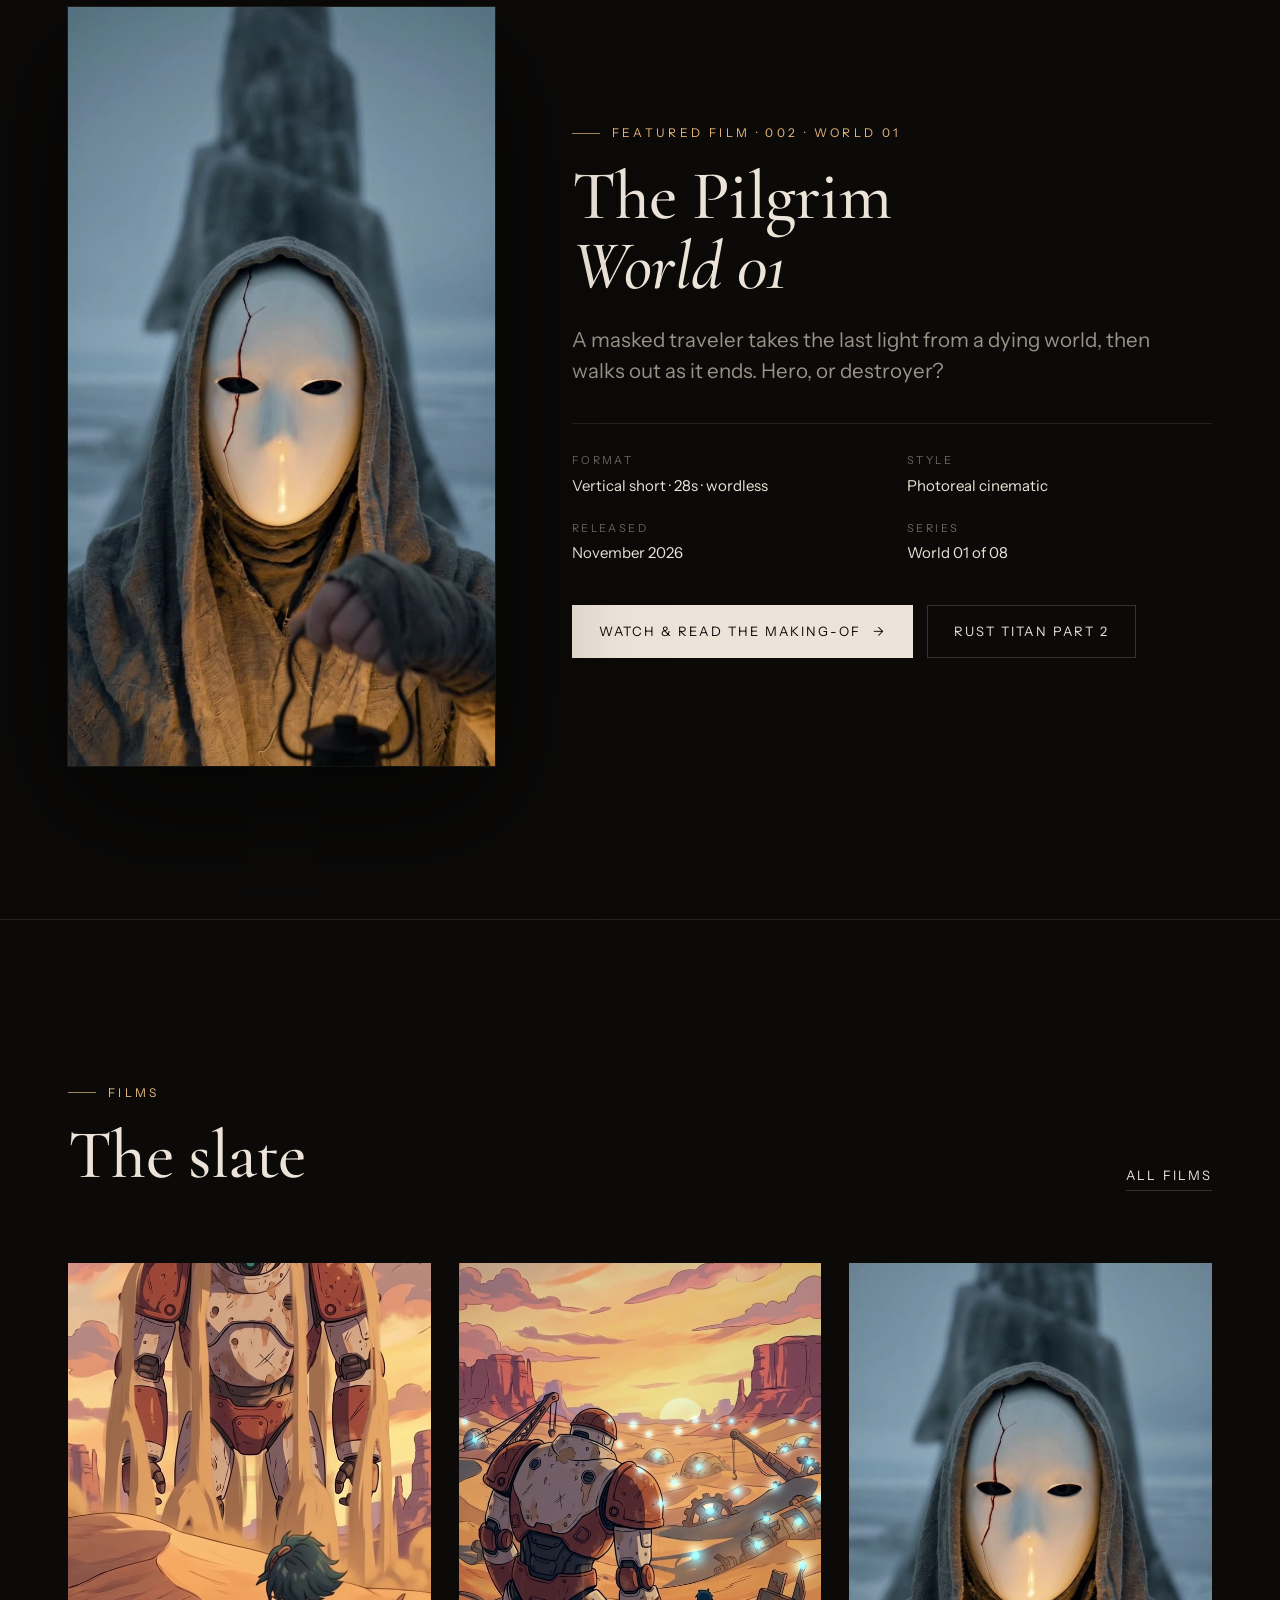
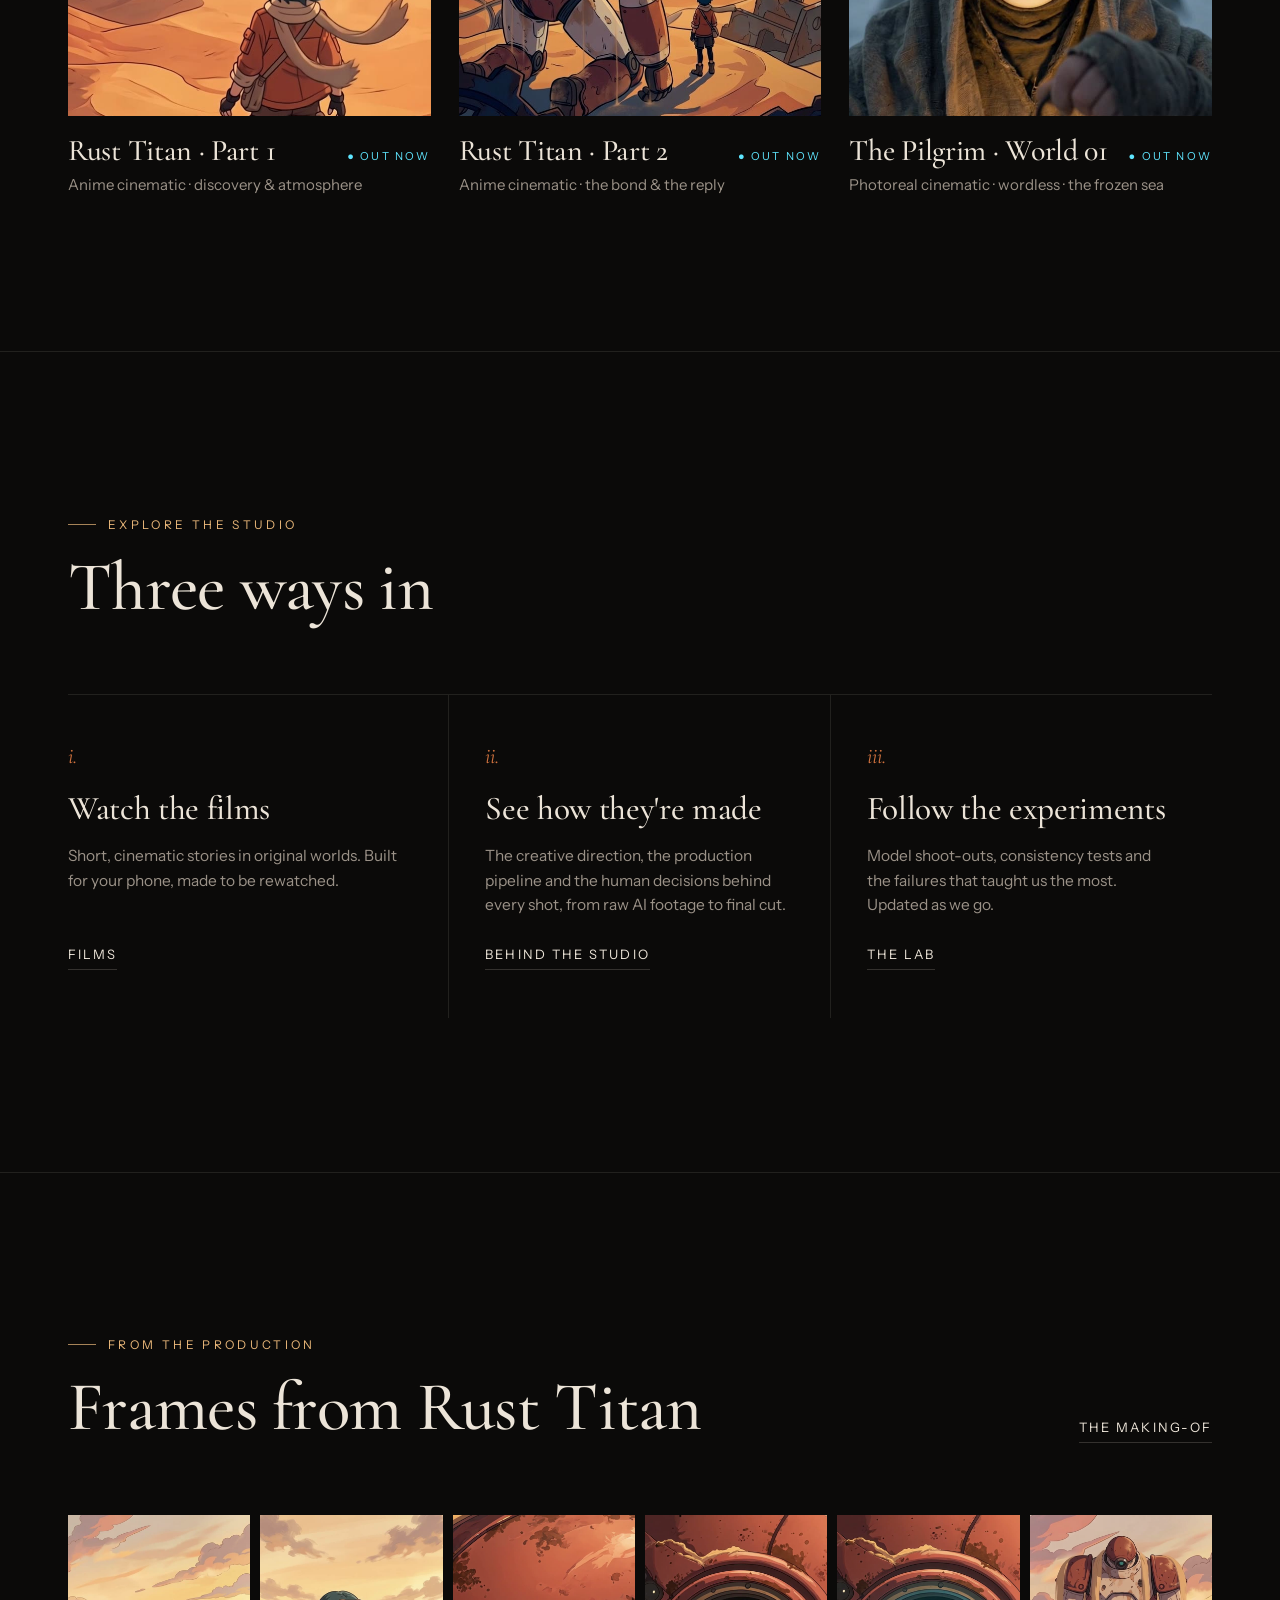
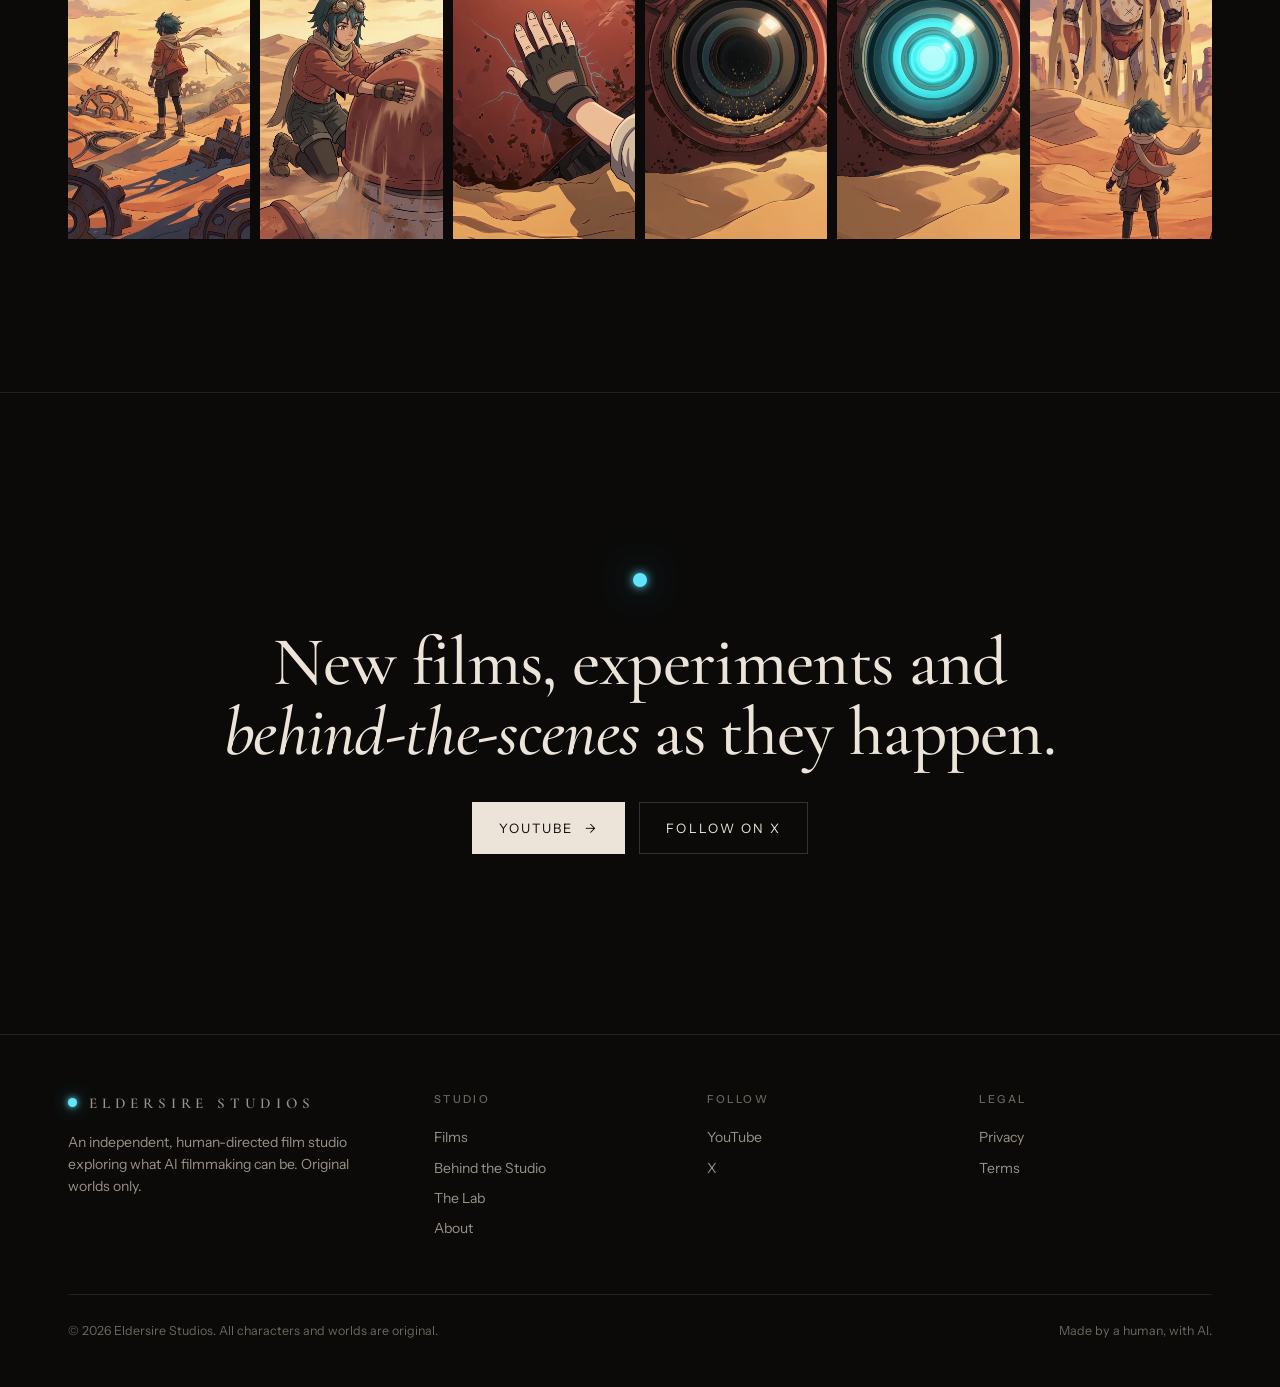
==== commit 2ee0926e: "Add The Pilgrim, World 01: film page, Home feature, slates - New page pilgrim.html: the film (720p w" ====
--- a/index.html
+++ b/index.html
@@ -37,13 +37,13 @@
       <h1 class="display load d1">Stories from<br><em>worlds</em> that<br>don't exist yet.</h1>
       <p class="lede load d2">Eldersire Studios is an independent, human-directed film studio. We build original characters and worlds, and use AI the way a studio uses a camera crew: every frame is directed, checked and finished by hand.</p>
       <div class="btns load d3">
-        <a class="btn primary" href="rust-titan-2.html">Watch Rust Titan Part 2 <span class="arr">→</span></a>
+        <a class="btn primary" href="pilgrim.html">Watch The Pilgrim <span class="arr">→</span></a>
         <a class="btn" href="studio.html">Behind the Studio</a>
       </div>
     </div>
-    <a class="hero-film load d4" href="rust-titan-2.html" aria-label="Rust Titan Part 2">
-      <div class="frame"><video src="assets/film/rt2_loop.mp4" poster="assets/img/rt2_poster.jpg" muted loop playsinline autoplay data-loop></video></div>
-      <div class="frame-cap"><span>Now showing</span><b>Rust Titan · Part 2</b></div>
+    <a class="hero-film load d4" href="pilgrim.html" aria-label="The Pilgrim, World 01">
+      <div class="frame"><video src="assets/film/pil_loop.mp4" poster="assets/img/pil_poster.jpg" muted loop playsinline autoplay data-loop></video></div>
+      <div class="frame-cap"><span>Now showing</span><b>The Pilgrim · World 01</b></div>
     </a>
   </div>
   <div class="scroll-cue">Scroll</div>
@@ -57,20 +57,20 @@
 
 <section class="sec rule">
   <div class="wrap feature">
-    <a class="rv" href="rust-titan-2.html"><div class="frame"><img src="assets/img/rt2_poster.jpg" alt="Sola and the kneeling Titan look out over the dunes"></div></a>
+    <a class="rv" href="pilgrim.html"><div class="frame"><img src="assets/img/pil_poster.jpg" alt="The Pilgrim's white porcelain mask with a red crack"></div></a>
     <div class="rv d1">
-      <span class="eyebrow">Featured film · 001 · Part 2</span>
-      <h2>Rust Titan<br><em>Part 2</em></h2>
-      <p class="lede">The Titan is awake. It kneels, takes Sola's hand and calls out across the desert, and something calls back.</p>
+      <span class="eyebrow">Featured film · 002 · World 01</span>
+      <h2>The Pilgrim<br><em>World 01</em></h2>
+      <p class="lede">A masked traveler takes the last light from a dying world, then walks out as it ends. Hero, or destroyer?</p>
       <dl class="meta">
-        <div><dt>Format</dt><dd>Vertical short · 21s</dd></div>
-        <div><dt>Style</dt><dd>Anime-inspired sci-fi</dd></div>
+        <div><dt>Format</dt><dd>Vertical short · 28s · wordless</dd></div>
+        <div><dt>Style</dt><dd>Photoreal cinematic</dd></div>
         <div><dt>Released</dt><dd>November 2026</dd></div>
-        <div><dt>Finishing</dt><dd>DaVinci Resolve, music &amp; sound by hand</dd></div>
+        <div><dt>Series</dt><dd>World 01 of 08</dd></div>
       </dl>
       <div class="btns">
-        <a class="btn primary" href="rust-titan-2.html">Watch &amp; read the making-of <span class="arr">→</span></a>
-        <a class="btn" href="rust-titan.html">Start with Part 1</a>
+        <a class="btn primary" href="pilgrim.html">Watch &amp; read the making-of <span class="arr">→</span></a>
+        <a class="btn" href="rust-titan-2.html">Rust Titan Part 2</a>
       </div>
     </div>
   </div>
@@ -93,11 +93,11 @@
         <div class="info"><h3>Rust Titan · Part 2</h3><span class="tag live">● Out now</span></div>
         <p>Anime cinematic · the bond &amp; the reply</p>
       </a>
-      <div class="card-film soon rv d2">
-        <div class="frame"><span>002</span></div>
-        <div class="info"><h3>Untitled</h3><span class="tag">Coming soon</span></div>
-        <p>A new original world. Sci-fi short.</p>
-      </div>
+      <a class="card-film rv d2" href="pilgrim.html">
+        <div class="frame"><img src="assets/img/pil_poster.jpg" alt="The Pilgrim, World 01"><video src="assets/film/pil_loop.mp4" muted loop playsinline preload="none"></video></div>
+        <div class="info"><h3>The Pilgrim · World 01</h3><span class="tag live">● Out now</span></div>
+        <p>Photoreal cinematic · wordless · the frozen sea</p>
+      </a>
     </div>
   </div>
 </section>
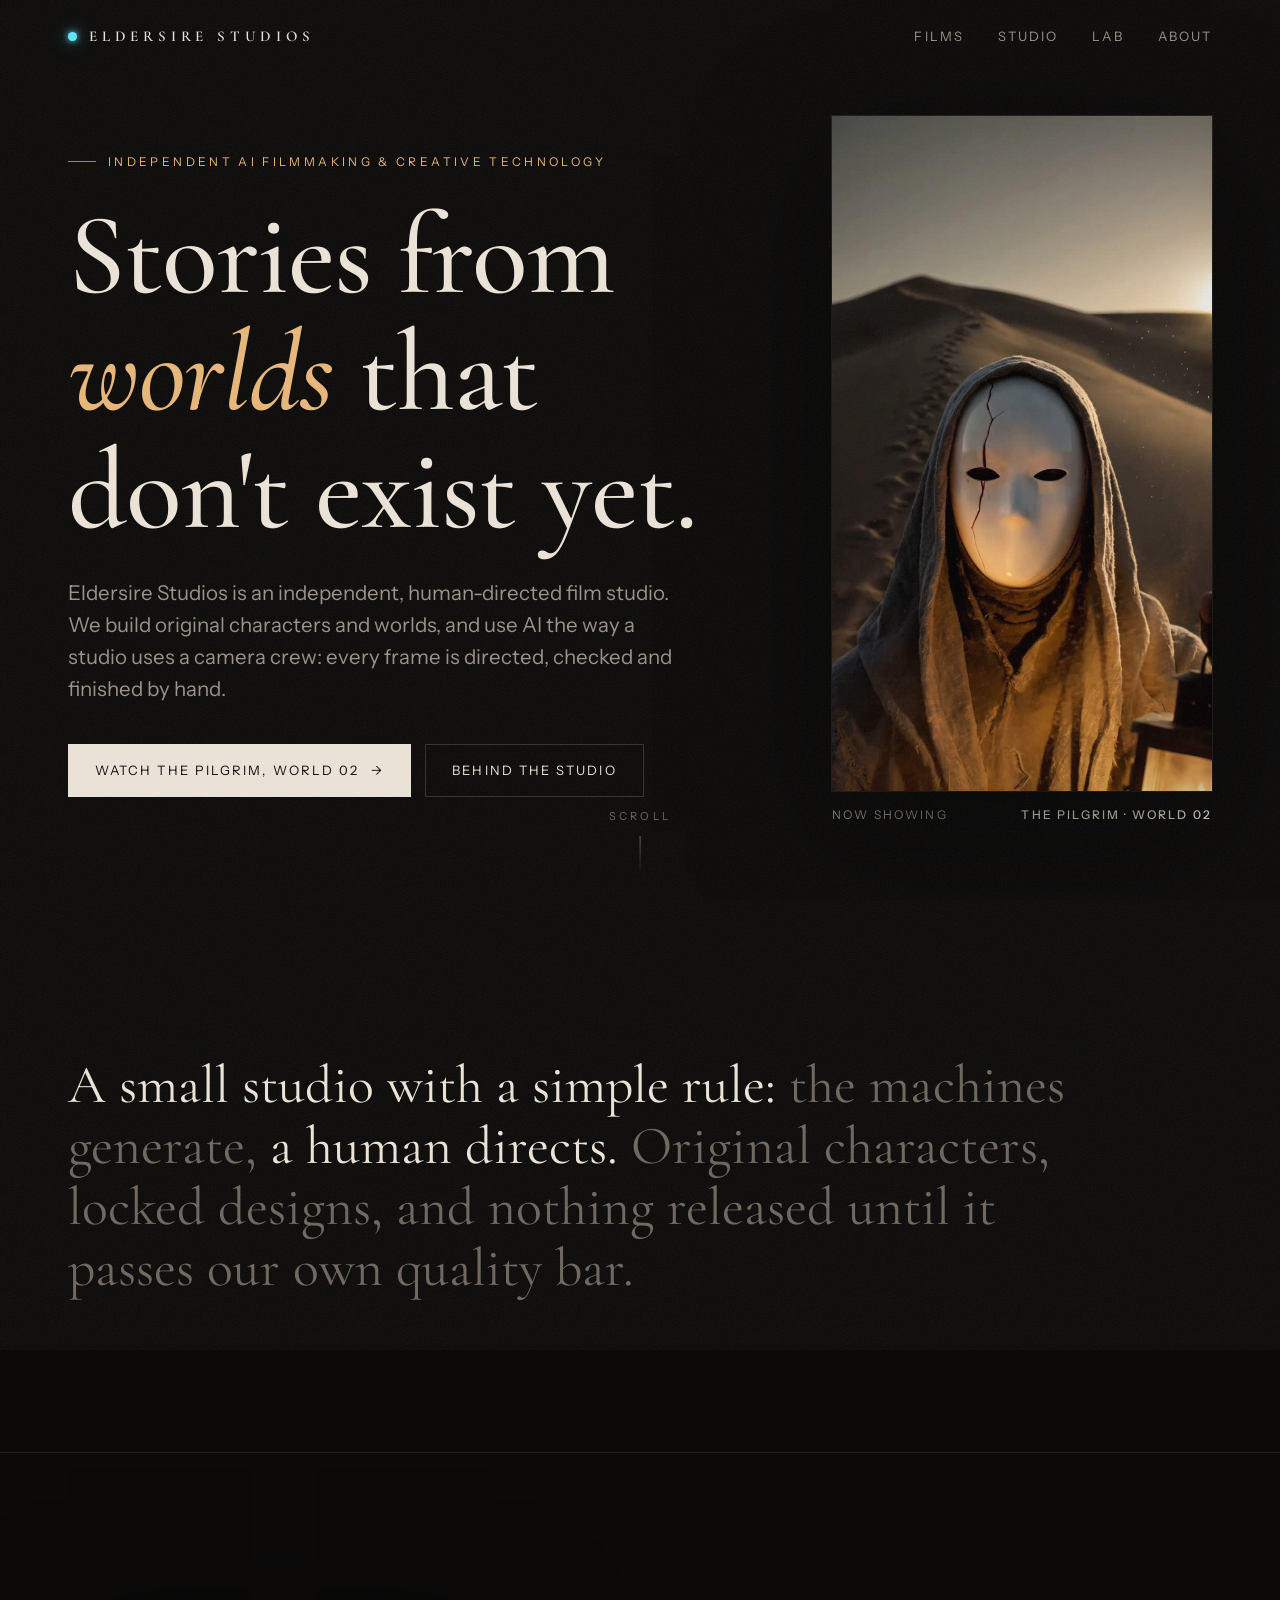
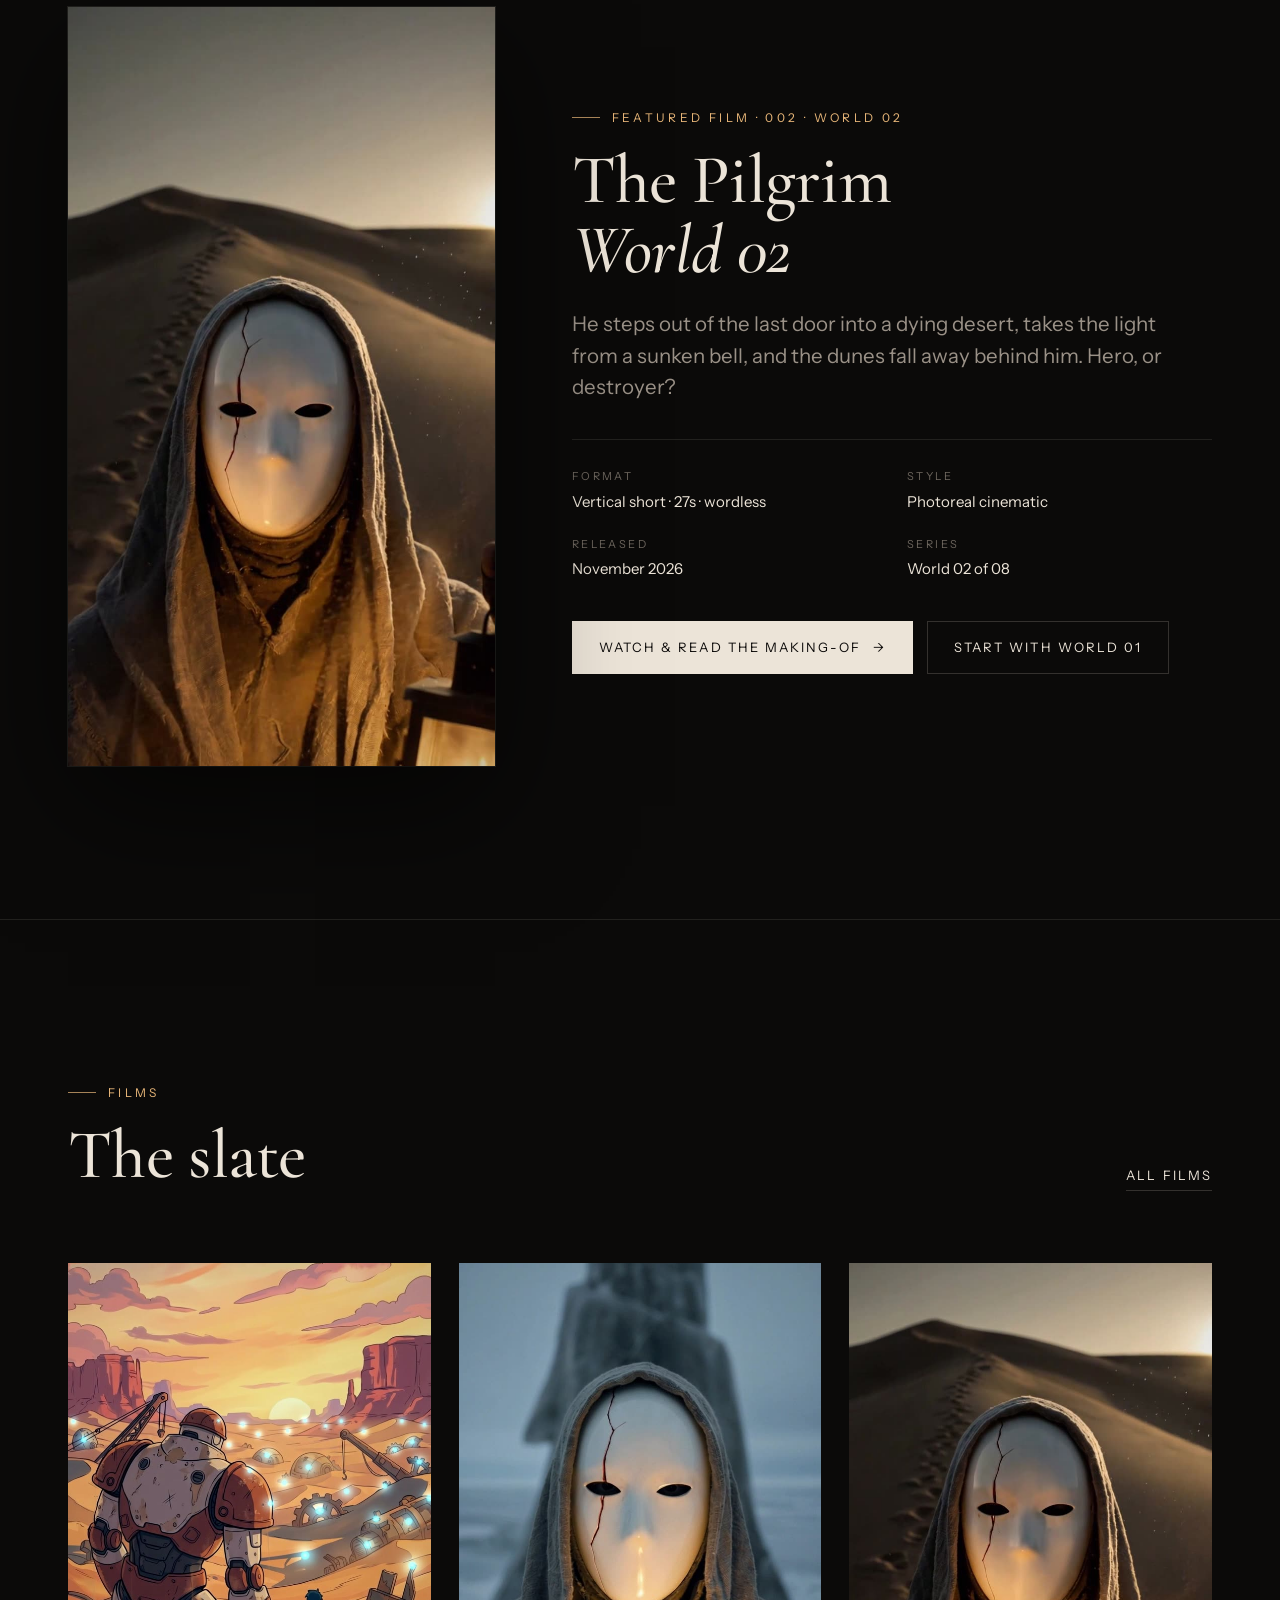
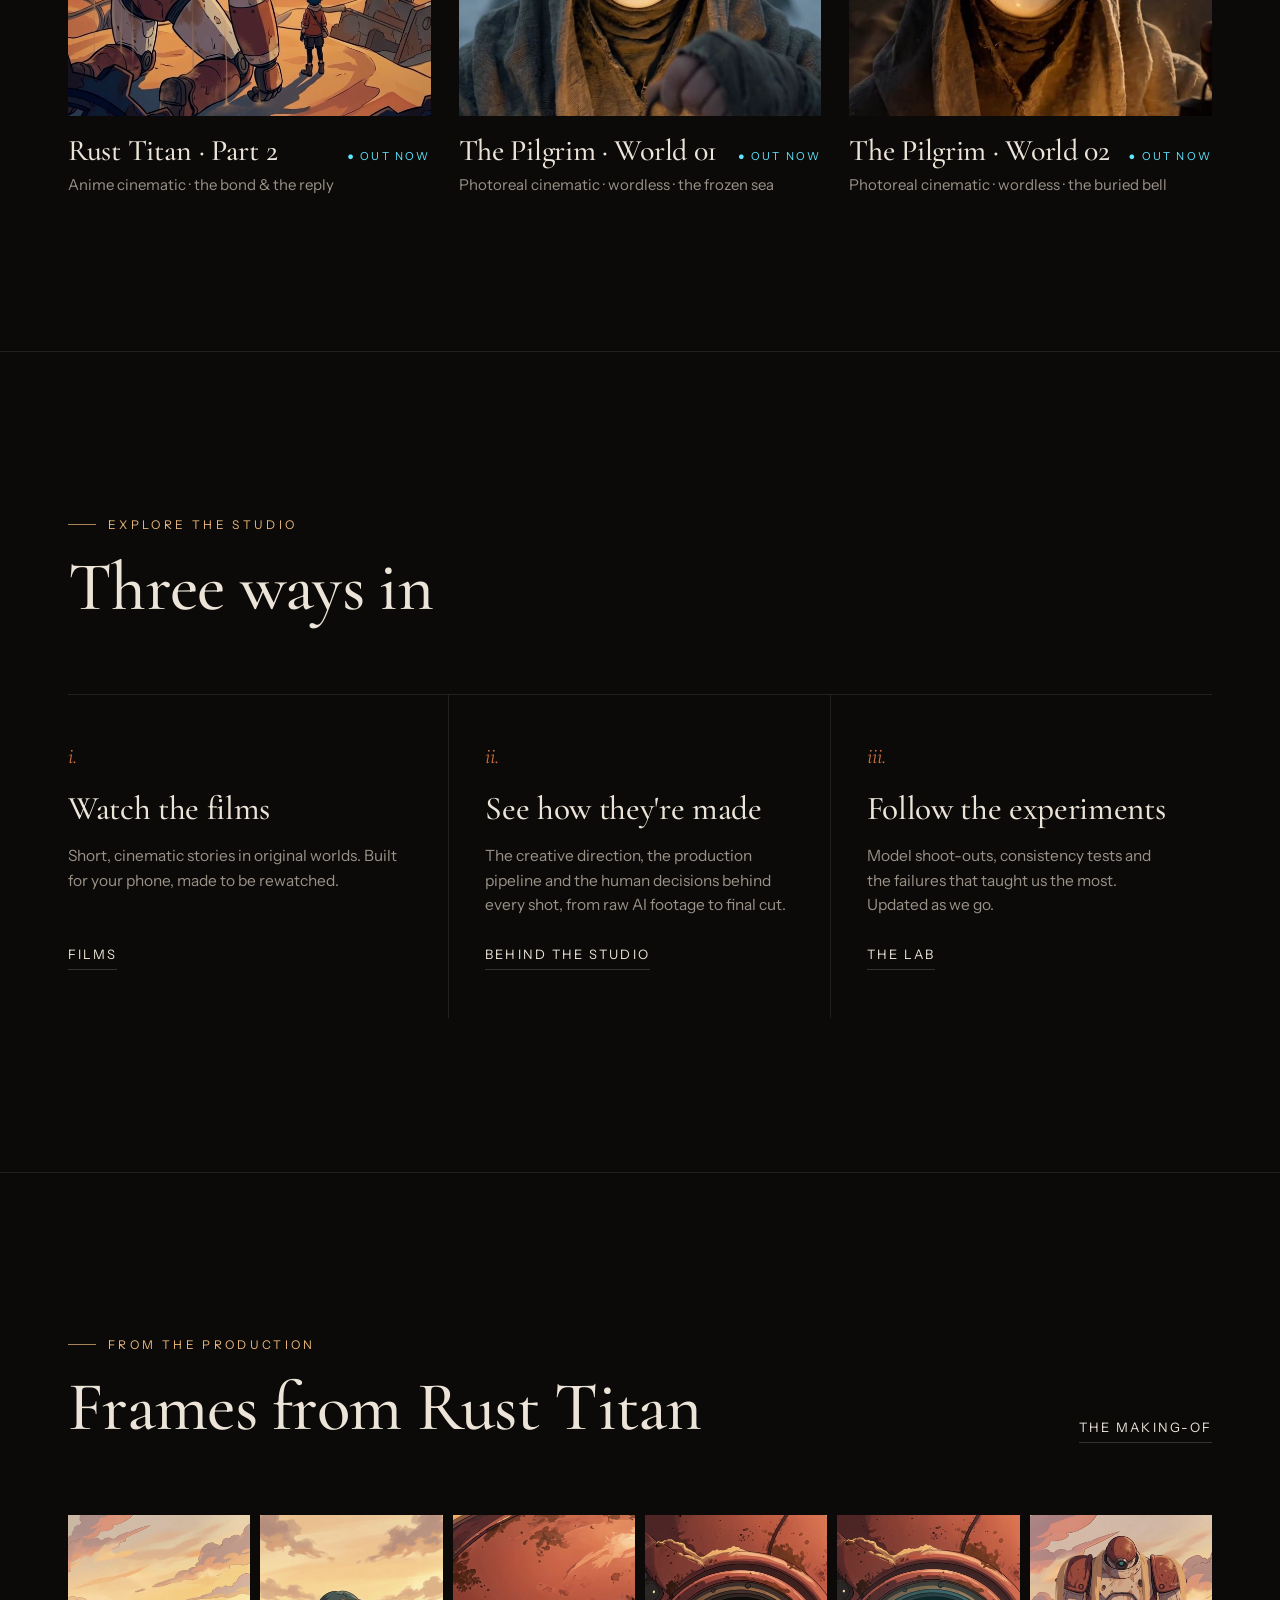
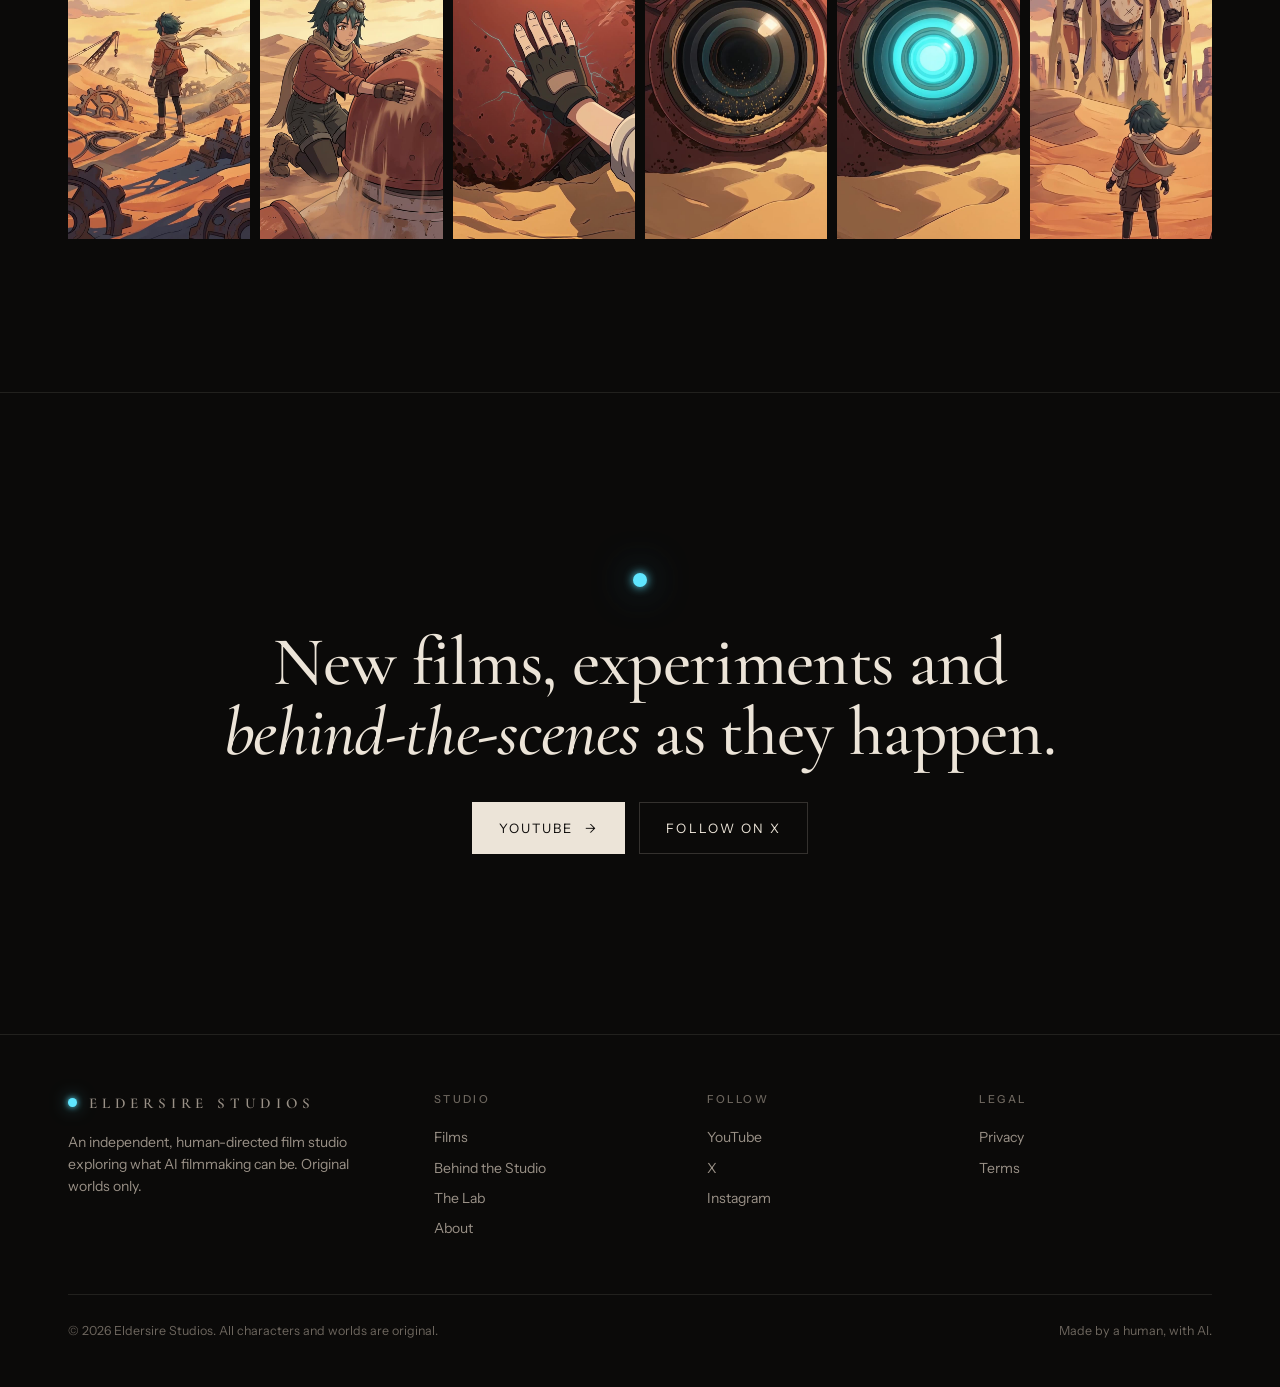
==== commit 48453b68: "Add The Pilgrim, World 02; every film links to its real posts; Instagram in the footer - New page pi" ====
--- a/index.html
+++ b/index.html
@@ -37,13 +37,13 @@
       <h1 class="display load d1">Stories from<br><em>worlds</em> that<br>don't exist yet.</h1>
       <p class="lede load d2">Eldersire Studios is an independent, human-directed film studio. We build original characters and worlds, and use AI the way a studio uses a camera crew: every frame is directed, checked and finished by hand.</p>
       <div class="btns load d3">
-        <a class="btn primary" href="pilgrim.html">Watch The Pilgrim <span class="arr">→</span></a>
+        <a class="btn primary" href="pilgrim-2.html">Watch The Pilgrim, World 02 <span class="arr">→</span></a>
         <a class="btn" href="studio.html">Behind the Studio</a>
       </div>
     </div>
-    <a class="hero-film load d4" href="pilgrim.html" aria-label="The Pilgrim, World 01">
-      <div class="frame"><video src="assets/film/pil_loop.mp4" poster="assets/img/pil_poster.jpg" muted loop playsinline autoplay data-loop></video></div>
-      <div class="frame-cap"><span>Now showing</span><b>The Pilgrim · World 01</b></div>
+    <a class="hero-film load d4" href="pilgrim-2.html" aria-label="The Pilgrim, World 02">
+      <div class="frame"><video src="assets/film/pil2_loop.mp4" poster="assets/img/pil2_poster.jpg" muted loop playsinline autoplay data-loop></video></div>
+      <div class="frame-cap"><span>Now showing</span><b>The Pilgrim · World 02</b></div>
     </a>
   </div>
   <div class="scroll-cue">Scroll</div>
@@ -57,20 +57,20 @@
 
 <section class="sec rule">
   <div class="wrap feature">
-    <a class="rv" href="pilgrim.html"><div class="frame"><img src="assets/img/pil_poster.jpg" alt="The Pilgrim's white porcelain mask with a red crack"></div></a>
+    <a class="rv" href="pilgrim-2.html"><div class="frame"><img src="assets/img/pil2_poster.jpg" alt="The Pilgrim's porcelain mask lit gold in the desert"></div></a>
     <div class="rv d1">
-      <span class="eyebrow">Featured film · 002 · World 01</span>
-      <h2>The Pilgrim<br><em>World 01</em></h2>
-      <p class="lede">A masked traveler takes the last light from a dying world, then walks out as it ends. Hero, or destroyer?</p>
+      <span class="eyebrow">Featured film · 002 · World 02</span>
+      <h2>The Pilgrim<br><em>World 02</em></h2>
+      <p class="lede">He steps out of the last door into a dying desert, takes the light from a sunken bell, and the dunes fall away behind him. Hero, or destroyer?</p>
       <dl class="meta">
-        <div><dt>Format</dt><dd>Vertical short · 28s · wordless</dd></div>
+        <div><dt>Format</dt><dd>Vertical short · 27s · wordless</dd></div>
         <div><dt>Style</dt><dd>Photoreal cinematic</dd></div>
         <div><dt>Released</dt><dd>November 2026</dd></div>
-        <div><dt>Series</dt><dd>World 01 of 08</dd></div>
+        <div><dt>Series</dt><dd>World 02 of 08</dd></div>
       </dl>
       <div class="btns">
-        <a class="btn primary" href="pilgrim.html">Watch &amp; read the making-of <span class="arr">→</span></a>
-        <a class="btn" href="rust-titan-2.html">Rust Titan Part 2</a>
+        <a class="btn primary" href="pilgrim-2.html">Watch &amp; read the making-of <span class="arr">→</span></a>
+        <a class="btn" href="pilgrim.html">Start with World 01</a>
       </div>
     </div>
   </div>
@@ -83,20 +83,20 @@
       <a class="link rv" href="films.html">All films</a>
     </div>
     <div class="films">
-      <a class="card-film rv" href="rust-titan.html">
-        <div class="frame"><img src="assets/img/frame_19.jpg" alt="Rust Titan"><video src="assets/film/hero_loop.mp4" muted loop playsinline preload="none"></video></div>
-        <div class="info"><h3>Rust Titan · Part 1</h3><span class="tag live">● Out now</span></div>
-        <p>Anime cinematic · discovery &amp; atmosphere</p>
-      </a>
-      <a class="card-film rv d1" href="rust-titan-2.html">
+      <a class="card-film rv" href="rust-titan-2.html">
         <div class="frame"><img src="assets/img/rt2_poster.jpg" alt="Rust Titan Part 2"><video src="assets/film/rt2_loop.mp4" muted loop playsinline preload="none"></video></div>
         <div class="info"><h3>Rust Titan · Part 2</h3><span class="tag live">● Out now</span></div>
         <p>Anime cinematic · the bond &amp; the reply</p>
       </a>
-      <a class="card-film rv d2" href="pilgrim.html">
+      <a class="card-film rv d1" href="pilgrim.html">
         <div class="frame"><img src="assets/img/pil_poster.jpg" alt="The Pilgrim, World 01"><video src="assets/film/pil_loop.mp4" muted loop playsinline preload="none"></video></div>
         <div class="info"><h3>The Pilgrim · World 01</h3><span class="tag live">● Out now</span></div>
         <p>Photoreal cinematic · wordless · the frozen sea</p>
+      </a>
+      <a class="card-film rv d2" href="pilgrim-2.html">
+        <div class="frame"><img src="assets/img/pil2_poster.jpg" alt="The Pilgrim, World 02"><video src="assets/film/pil2_loop.mp4" muted loop playsinline preload="none"></video></div>
+        <div class="info"><h3>The Pilgrim · World 02</h3><span class="tag live">● Out now</span></div>
+        <p>Photoreal cinematic · wordless · the buried bell</p>
       </a>
     </div>
   </div>
@@ -147,7 +147,7 @@
     <div class="eye" aria-hidden="true"></div>
     <h2 class="rv">New films, experiments and<br><em>behind-the-scenes</em> as they happen.</h2>
     <div class="btns rv d1">
-      <a class="btn primary" href="https://www.youtube.com/channel/UCCBXbzFrJePExFDeBLUWiGw" target="_blank" rel="noopener">YouTube <span class="arr">→</span></a>
+      <a class="btn primary" href="https://www.youtube.com/@EldersireStudios" target="_blank" rel="noopener">YouTube <span class="arr">→</span></a>
       <a class="btn" href="https://x.com/RishiPatlolla" target="_blank" rel="noopener">Follow on X</a>
     </div>
   </div>
@@ -161,7 +161,7 @@
       <p class="small" style="margin-top:16px;max-width:320px">An independent, human-directed film studio exploring what AI filmmaking can be. Original worlds only.</p>
     </div>
     <div><h5>Studio</h5><ul><li><a href="films.html">Films</a></li><li><a href="studio.html">Behind the Studio</a></li><li><a href="lab.html">The Lab</a></li><li><a href="about.html">About</a></li></ul></div>
-    <div><h5>Follow</h5><ul><li><a href="https://www.youtube.com/channel/UCCBXbzFrJePExFDeBLUWiGw" target="_blank" rel="noopener">YouTube</a></li><li><a href="https://x.com/RishiPatlolla" target="_blank" rel="noopener">X</a></li></ul></div>
+    <div><h5>Follow</h5><ul><li><a href="https://www.youtube.com/@EldersireStudios" target="_blank" rel="noopener">YouTube</a></li><li><a href="https://x.com/RishiPatlolla" target="_blank" rel="noopener">X</a></li><li><a href="https://www.instagram.com/eldersirestudios" target="_blank" rel="noopener">Instagram</a></li></ul></div>
     <div><h5>Legal</h5><ul><li><a href="privacy.html">Privacy</a></li><li><a href="terms.html">Terms</a></li></ul></div>
     <div class="fine"><span>&copy; <span id="y">2026</span> Eldersire Studios. All characters and worlds are original.</span><span>Made by a human, with AI.</span></div>
   </div>
--- a/style.css
+++ b/style.css
@@ -271,9 +271,10 @@
 .about-grid .body p{color:var(--muted);font-size:18px}
 .about-grid .body p.first{font-family:var(--serif);font-size:clamp(26px,2.6vw,34px);line-height:1.25;color:var(--text)}
 @media (max-width:900px){.about-grid{grid-template-columns:1fr}}
-.contact{display:grid;grid-template-columns:repeat(3,minmax(0,1fr));border-top:1px solid var(--line)}
+.contact{display:grid;grid-template-columns:repeat(2,minmax(0,1fr));border-top:1px solid var(--line)}
 .contact a{padding:34px 0;border-bottom:1px solid var(--line);display:flex;flex-direction:column;gap:6px;transition:color .3s}
 .contact a+a{padding-left:30px;border-left:1px solid var(--line)}
+.contact a:nth-child(odd){padding-left:0;border-left:0}
 .contact a span{font-size:11px;letter-spacing:.22em;text-transform:uppercase;color:var(--dim)}
 .contact a strong{font-family:var(--serif);font-weight:500;font-size:clamp(22px,2.2vw,30px);overflow-wrap:anywhere}
 .contact a:hover strong{color:var(--sand)}
